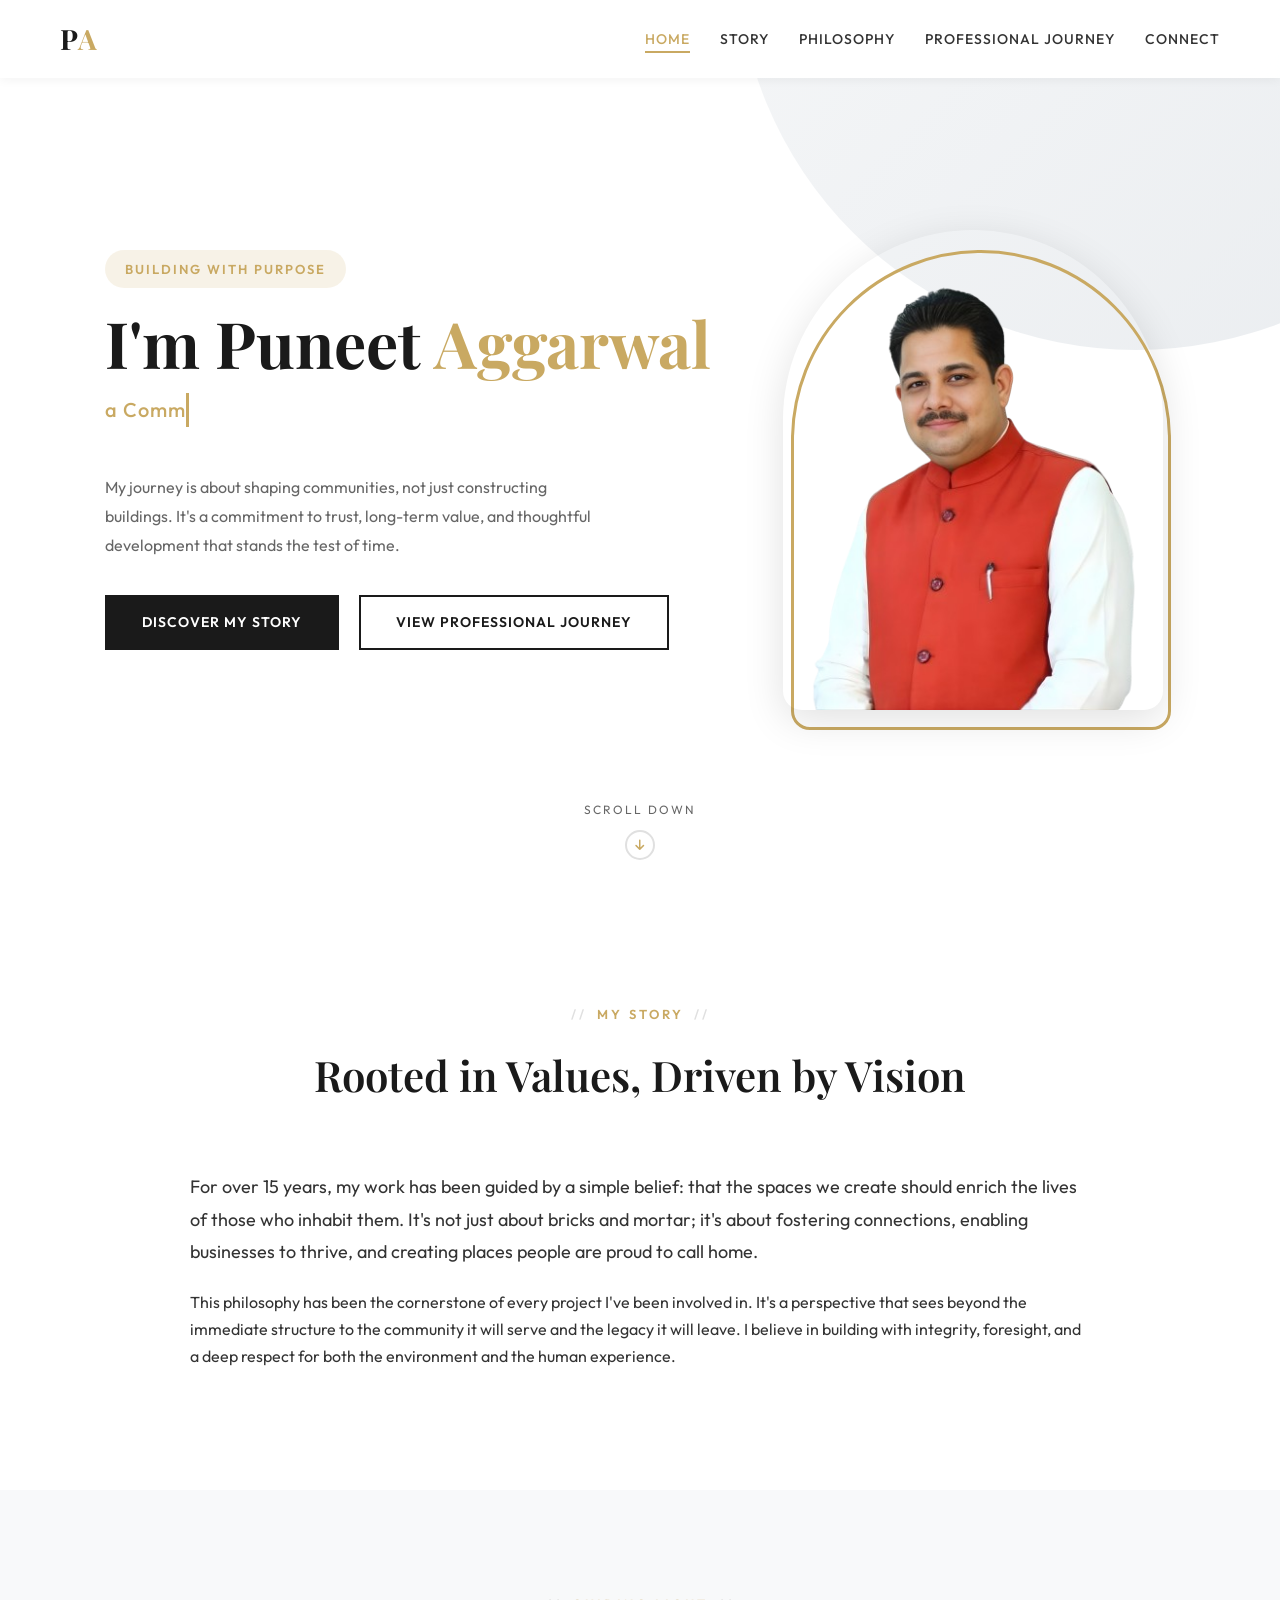
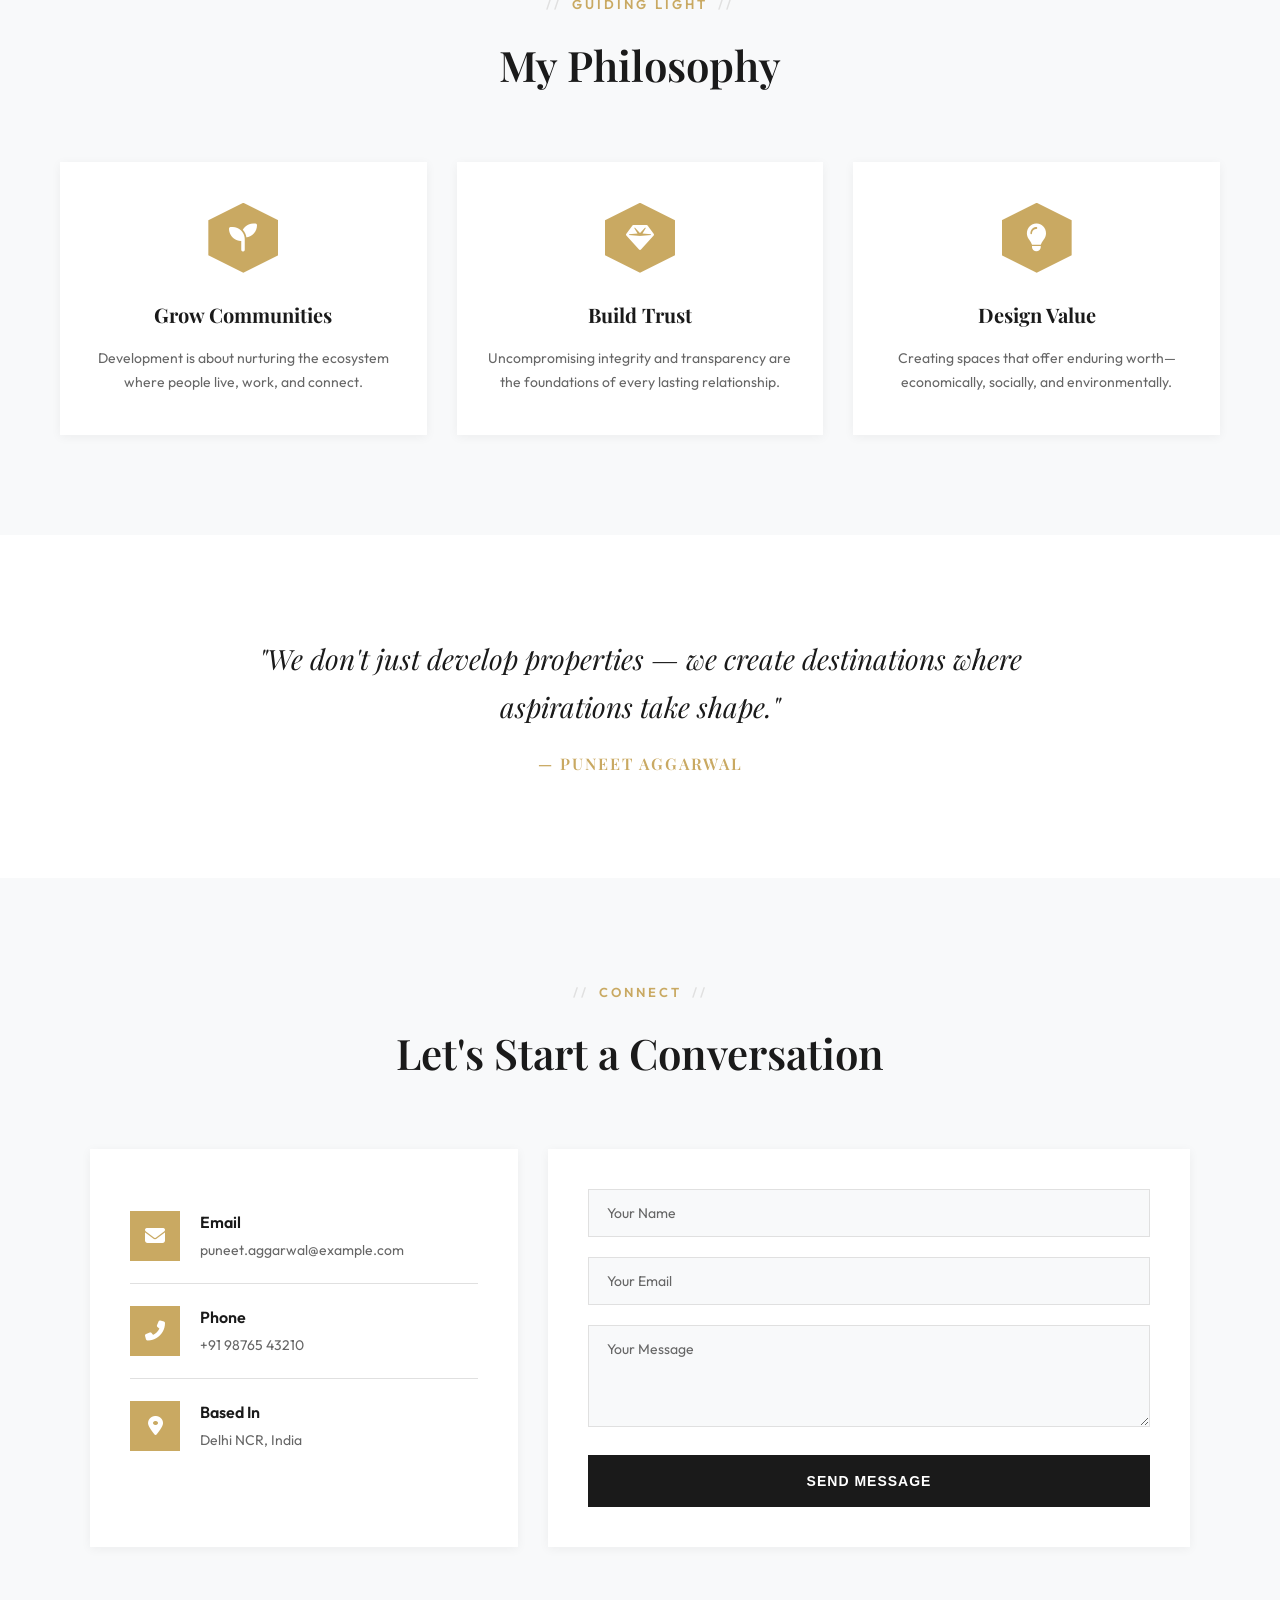
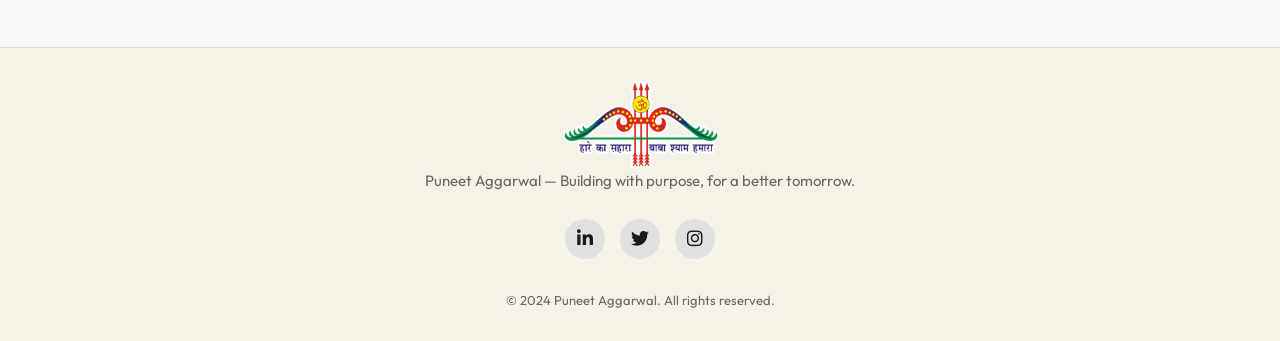
==== index.html @ 4f19372a "Add files via upload" ====
<!doctype html>
<html lang="en">
  <head>
    <meta charset="UTF-8" />
    <meta name="viewport" content="width=device-width, initial-scale=1.0" />
    <link rel="icon" type="image/png" href="assets/images/favicon.png" />
    <link rel="apple-touch-icon" href="assets/images/favicon.png" />
    <title>Puneet Aggarwal | Building with Purpose</title>
    <link rel="stylesheet" href="assets/css/style.css" />
    <link rel="preconnect" href="https://fonts.googleapis.com" />
    <link rel="preconnect" href="https://fonts.gstatic.com" crossorigin />
    <link
      href="https://fonts.googleapis.com/css2?family=Outfit:wght@300;400;500;600;700&family=Playfair+Display:wght@400;500;600;700&display=swap"
      rel="stylesheet"
    />
    <link
      rel="stylesheet"
      href="https://cdnjs.cloudflare.com/ajax/libs/font-awesome/6.4.0/css/all.min.css"
    />
    <!-- AOS CSS for scroll animations -->
    <link href="https://unpkg.com/aos@2.3.1/dist/aos.css" rel="stylesheet" />
  </head>
  <body>
    <!-- Preloader (Keep as is) -->
    <div class="preloader">
      <div class="preloader-content">
        <img
          src="assets/images/jaishreeshyam.png"
          alt="Jaishree Shyam"
          class="preloader-logo"
        />
        <div class="preloader-spinner"></div>
      </div>
    </div>

    <!-- Navigation (Keep as is) -->
    <nav class="navbar">
      <div class="nav-container">
        <a href="#home" class="nav-logo">P<span>A</span></a>
        <ul class="nav-menu">
          <li class="nav-item"><a href="#home" class="nav-link">Home</a></li>
          <li class="nav-item"><a href="#story" class="nav-link">Story</a></li>
          <li class="nav-item">
            <a href="#philosophy" class="nav-link">Philosophy</a>
          </li>
          <li class="nav-item">
            <a href="professional.html" class="nav-link"
              >Professional Journey</a
            >
          </li>
          <li class="nav-item">
            <a href="#contact" class="nav-link">Connect</a>
          </li>
        </ul>
        <div class="hamburger">
          <span class="bar"></span>
          <span class="bar"></span>
          <span class="bar"></span>
        </div>
      </div>
    </nav>

    <!-- Hero Section - Redesigned for Personal Narrative -->
    <section id="home" class="hero">
      <div class="hero-bg-shape"></div>
      <div class="hero-container">
        <div class="hero-content" data-aos="fade-up" data-aos-duration="1000">
          <span class="hero-badge">Building with Purpose</span>
          <h1 class="hero-title">I'm Puneet <span>Aggarwal</span></h1>
          <p class="hero-subtitle">
            <span class="typed-text"></span><span class="cursor">&nbsp;</span>
          </p>
          <p class="hero-description">
            My journey is about shaping communities, not just constructing
            buildings. It's a commitment to trust, long-term value, and
            thoughtful development that stands the test of time.
          </p>
          <div class="hero-buttons">
            <a href="#story" class="btn btn-primary">Discover My Story</a>
            <a href="professional.html" class="btn btn-outline"
              >View Professional Journey</a
            >
          </div>
        </div>
        <div
          class="hero-image-wrapper"
          data-aos="fade-left"
          data-aos-duration="1000"
          data-aos-delay="200"
        >
          <div class="hero-image-frame">
            <img src="assets/images/puneet01.png" alt="Puneet Aggarwal" />
          </div>
          <div class="hero-image-accent"></div>
        </div>
      </div>
      <div class="hero-scroll">
        <span>Scroll Down</span>
        <div class="scroll-arrow">
          <i class="fas fa-arrow-down"></i>
        </div>
      </div>
    </section>

    <!-- Personal Story Section -->
    <section id="story" class="story">
      <div class="container">
        <div class="section-header" data-aos="fade-up">
          <span class="section-tag">My Story</span>
          <h2 class="section-title">Rooted in Values, Driven by Vision</h2>
        </div>
        <div class="story-content" data-aos="fade-up" data-aos-delay="100">
          <p class="lead-text">
            For over 15 years, my work has been guided by a simple belief: that
            the spaces we create should enrich the lives of those who inhabit
            them. It's not just about bricks and mortar; it's about fostering
            connections, enabling businesses to thrive, and creating places
            people are proud to call home.
          </p>
          <p>
            This philosophy has been the cornerstone of every project I've been
            involved in. It's a perspective that sees beyond the immediate
            structure to the community it will serve and the legacy it will
            leave. I believe in building with integrity, foresight, and a deep
            respect for both the environment and the human experience.
          </p>
        </div>
      </div>
    </section>

    <!-- Philosophy Section -->
    <section id="philosophy" class="philosophy">
      <div class="container">
        <div class="section-header" data-aos="fade-up">
          <span class="section-tag">Guiding Light</span>
          <h2 class="section-title">My Philosophy</h2>
        </div>
        <div class="philosophy-grid">
          <div class="philosophy-card" data-aos="zoom-in" data-aos-delay="50">
            <div class="philosophy-icon"><i class="fas fa-seedling"></i></div>
            <h3>Grow Communities</h3>
            <p>
              Development is about nurturing the ecosystem where people live,
              work, and connect.
            </p>
          </div>
          <div class="philosophy-card" data-aos="zoom-in" data-aos-delay="150">
            <div class="philosophy-icon"><i class="fas fa-gem"></i></div>
            <h3>Build Trust</h3>
            <p>
              Uncompromising integrity and transparency are the foundations of
              every lasting relationship.
            </p>
          </div>
          <div class="philosophy-card" data-aos="zoom-in" data-aos-delay="250">
            <div class="philosophy-icon"><i class="fas fa-lightbulb"></i></div>
            <h3>Design Value</h3>
            <p>
              Creating spaces that offer enduring worth—economically, socially,
              and environmentally.
            </p>
          </div>
        </div>
      </div>
    </section>

    <!-- A simple, clean break before contact -->
    <section class="quote-section">
      <div class="container">
        <blockquote data-aos="fade-up">
          "We don't just develop properties — we create destinations where
          aspirations take shape."
          <cite>— Puneet Aggarwal</cite>
        </blockquote>
      </div>
    </section>

    <!-- Contact Section (Simplified) -->
    <section id="contact" class="contact">
      <div class="container">
        <div class="section-header" data-aos="fade-up">
          <span class="section-tag">Connect</span>
          <h2 class="section-title">Let's Start a Conversation</h2>
        </div>
        <div class="contact-wrapper" data-aos="fade-up" data-aos-delay="100">
          <div class="contact-info">
            <div class="contact-item">
              <i class="fas fa-envelope"></i>
              <div>
                <h4>Email</h4>
                <p>puneet.aggarwal@example.com</p>
              </div>
            </div>
            <div class="contact-item">
              <i class="fas fa-phone-alt"></i>
              <div>
                <h4>Phone</h4>
                <p>+91 98765 43210</p>
              </div>
            </div>
            <div class="contact-item">
              <i class="fas fa-map-marker-alt"></i>
              <div>
                <h4>Based In</h4>
                <p>Delhi NCR, India</p>
              </div>
            </div>
          </div>
          <div class="contact-form-wrapper">
            <form class="contact-form" id="contactForm">
              <div class="form-group">
                <input
                  type="text"
                  id="name"
                  name="name"
                  placeholder="Your Name"
                  required
                />
              </div>
              <div class="form-group">
                <input
                  type="email"
                  id="email"
                  name="email"
                  placeholder="Your Email"
                  required
                />
              </div>
              <div class="form-group">
                <textarea
                  id="message"
                  name="message"
                  rows="4"
                  placeholder="Your Message"
                  required
                ></textarea>
              </div>
              <button type="submit" class="btn btn-primary">
                Send Message
              </button>
            </form>
          </div>
        </div>
      </div>
    </section>

    <!-- Footer - Light Version with Larger Logo -->
    <footer class="footer footer-light">
      <div class="container">
        <div class="footer-content">
          <div class="footer-logo">
            <img src="assets/images/jaishreeshyam.png" alt="Jaishree Shyam" />
          </div>
          <p class="footer-text">
            Puneet Aggarwal — Building with purpose, for a better tomorrow.
          </p>
          <div class="footer-social">
            <a href="#" aria-label="LinkedIn"
              ><i class="fab fa-linkedin-in"></i
            ></a>
            <a href="#" aria-label="Twitter"><i class="fab fa-twitter"></i></a>
            <a href="#" aria-label="Instagram"
              ><i class="fab fa-instagram"></i
            ></a>
          </div>
          <p class="copyright">
            &copy; 2024 Puneet Aggarwal. All rights reserved.
          </p>
        </div>
      </div>
    </footer>

    <script src="https://unpkg.com/aos@2.3.1/dist/aos.js"></script>
    <script src="assets/js/main.js"></script>
  </body>
</html>
---- assets/css/style.css ----
/* ========================================
   Global Styles
======================================== */
:root {
  --primary-color: #1a1a1a;
  --secondary-color: #c9a962;
  --accent-color: #2c3e50;
  --text-color: #333333;
  --text-light: #666666;
  --bg-white: #ffffff;
  --bg-light: #f8f9fa;
  --bg-off-white: #f5f5f5;
  --border-color: #e0e0e0;
  --shadow-light: 0 2px 10px rgba(0, 0, 0, 0.05);
  --shadow-medium: 0 5px 20px rgba(0, 0, 0, 0.08);
  --shadow-heavy: 0 10px 40px rgba(0, 0, 0, 0.12);
  --transition: all 0.3s ease;
  --font-heading: "Playfair Display", serif;
  --font-body: "Outfit", sans-serif;
}

* {
  margin: 0;
  padding: 0;
  box-sizing: border-box;
}

html {
  scroll-behavior: smooth;
}

body {
  font-family: var(--font-body);
  color: var(--text-color);
  line-height: 1.7;
  background-color: var(--bg-white);
  overflow-x: hidden;
}

.container {
  max-width: 1200px;
  margin: 0 auto;
  padding: 0 20px;
}

a {
  text-decoration: none;
  color: inherit;
}

ul {
  list-style: none;
}

img {
  max-width: 100%;
  height: auto;
}

/* ========================================
   Preloader (Keep as is)
======================================== */
.preloader {
  position: fixed;
  top: 0;
  left: 0;
  width: 100%;
  height: 100%;
  background: var(--bg-white);
  display: flex;
  align-items: center;
  justify-content: center;
  z-index: 9999;
  transition:
    opacity 0.5s ease,
    visibility 0.5s ease;
}

.preloader.hide {
  opacity: 0;
  visibility: hidden;
}

.preloader-content {
  text-align: center;
}

.preloader-logo {
  margin-bottom: 20px;
  animation: pulse 2s infinite;
}

.preloader-spinner {
  width: 40px;
  height: 40px;
  border: 3px solid var(--border-color);
  border-top-color: var(--secondary-color);
  border-radius: 50%;
  margin: 0 auto;
  animation: spin 1s linear infinite;
}

@keyframes spin {
  to {
    transform: rotate(360deg);
  }
}

@keyframes pulse {
  0%,
  100% {
    transform: scale(1);
  }
  50% {
    transform: scale(1.05);
  }
}

/* ========================================
   Navigation (Keep as is)
======================================== */
.navbar {
  position: fixed;
  top: 0;
  left: 0;
  width: 100%;
  background: rgba(255, 255, 255, 0.95);
  backdrop-filter: blur(10px);
  z-index: 1000;
  box-shadow: var(--shadow-light);
  transition: var(--transition);
}

.nav-container {
  max-width: 1200px;
  margin: 0 auto;
  padding: 15px 20px;
  display: flex;
  align-items: center;
  justify-content: space-between;
}

.nav-logo {
  font-family: var(--font-heading);
  font-size: 28px;
  font-weight: 700;
  color: var(--primary-color);
  letter-spacing: 2px;
}

.nav-logo span {
  color: var(--secondary-color);
}

.nav-menu {
  display: flex;
  gap: 30px;
}

.nav-link {
  font-size: 14px;
  font-weight: 500;
  color: var(--text-color);
  text-transform: uppercase;
  letter-spacing: 1px;
  position: relative;
  transition: var(--transition);
}

.nav-link::after {
  content: "";
  position: absolute;
  bottom: -5px;
  left: 0;
  width: 0;
  height: 2px;
  background: var(--secondary-color);
  transition: var(--transition);
}

.nav-link:hover::after {
  width: 100%;
}

.nav-link.active {
  color: var(--secondary-color);
}
.nav-link.active::after {
  width: 100%;
}

.hamburger {
  display: none;
  cursor: pointer;
}
.bar {
  display: block;
  width: 25px;
  height: 3px;
  margin: 5px auto;
  background: var(--primary-color);
  transition: var(--transition);
}

/* ========================================
   Buttons (Keep as is)
======================================== */
.btn {
  display: inline-block;
  padding: 14px 35px;
  font-size: 14px;
  font-weight: 600;
  text-transform: uppercase;
  letter-spacing: 1px;
  border: 2px solid transparent;
  border-radius: 0;
  cursor: pointer;
  transition: var(--transition);
}

.btn-primary {
  background: var(--primary-color);
  color: var(--bg-white);
  border-color: var(--primary-color);
}
.btn-primary:hover {
  background: transparent;
  color: var(--primary-color);
}

.btn-outline {
  background: transparent;
  color: var(--primary-color);
  border-color: var(--primary-color);
}
.btn-outline:hover {
  background: var(--primary-color);
  color: var(--bg-white);
}

/* ========================================
   Hero Section (Updated)
======================================== */
.hero {
  min-height: 100vh;
  display: flex;
  align-items: center;
  position: relative;
  background: var(--bg-white);
  padding: 120px 20px 80px;
  overflow: hidden;
}

.hero-bg-shape {
  position: absolute;
  top: -50%;
  right: -20%;
  width: 800px;
  height: 800px;
  background: linear-gradient(135deg, #f8f9fa 0%, #e9ecef 100%);
  border-radius: 50%;
  z-index: 0;
}

.hero-container {
  max-width: 1200px;
  margin: 0 auto;
  display: grid;
  grid-template-columns: 1.2fr 0.8fr;
  gap: 60px;
  align-items: center;
  position: relative;
  z-index: 1;
}

.hero-content {
  animation: fadeInUp 1s ease;
}
.hero-badge {
  display: inline-block;
  padding: 8px 20px;
  background: rgba(201, 169, 98, 0.15);
  color: var(--secondary-color);
  font-size: 13px;
  font-weight: 600;
  text-transform: uppercase;
  letter-spacing: 2px;
  margin-bottom: 20px;
  border-radius: 30px;
}

.hero-title {
  font-family: var(--font-heading);
  font-size: 64px;
  font-weight: 700;
  color: var(--primary-color);
  line-height: 1.1;
  margin-bottom: 15px;
}
.hero-title span {
  color: var(--secondary-color);
}

.hero-subtitle {
  font-size: 20px;
  font-weight: 500;
  color: var(--text-light);
  margin-bottom: 20px;
  letter-spacing: 1px;
  min-height: 60px; /* For typed effect */
}
.typed-text {
  color: var(--secondary-color);
}
.cursor {
  display: inline-block;
  width: 3px;
  background-color: var(--secondary-color);
  animation: blink 1s infinite;
}
@keyframes blink {
  0%,
  100% {
    opacity: 1;
  }
  50% {
    opacity: 0;
  }
}

.hero-description {
  font-size: 16px;
  color: var(--text-light);
  margin-bottom: 35px;
  max-width: 500px;
  line-height: 1.8;
}

.hero-buttons {
  display: flex;
  gap: 20px;
  margin-bottom: 40px;
}

.hero-image-wrapper {
  position: relative;
  display: flex;
  justify-content: center;
  animation: fadeInRight 1s ease 0.3s both;
}
.hero-image-frame {
  position: relative;
  width: 380px;
  height: 480px;
  border-radius: 200px 200px 20px 20px;
  overflow: hidden;
  box-shadow: var(--shadow-heavy);
  z-index: 2;
}
.hero-image-frame img {
  width: 100%;
  height: 100%;
  object-fit: cover;
  object-position: top center;
}
.hero-image-accent {
  position: absolute;
  top: 20px;
  left: 20px;
  width: 380px;
  height: 480px;
  border: 3px solid var(--secondary-color);
  border-radius: 200px 200px 20px 20px;
  z-index: 1;
}

.hero-scroll {
  position: absolute;
  bottom: 40px;
  left: 50%;
  transform: translateX(-50%);
  display: flex;
  flex-direction: column;
  align-items: center;
  gap: 10px;
  color: var(--text-light);
  font-size: 12px;
  text-transform: uppercase;
  letter-spacing: 2px;
  cursor: pointer;
}
.scroll-arrow {
  width: 30px;
  height: 30px;
  border: 2px solid var(--border-color);
  border-radius: 50%;
  display: flex;
  align-items: center;
  justify-content: center;
  animation: bounce 2s infinite;
}
.scroll-arrow i {
  font-size: 12px;
  color: var(--secondary-color);
}

@keyframes bounce {
  0%,
  20%,
  50%,
  80%,
  100% {
    transform: translateY(0);
  }
  40% {
    transform: translateY(10px);
  }
  60% {
    transform: translateY(5px);
  }
}
@keyframes fadeInUp {
  from {
    opacity: 0;
    transform: translateY(30px);
  }
  to {
    opacity: 1;
    transform: translateY(0);
  }
}
@keyframes fadeInRight {
  from {
    opacity: 0;
    transform: translateX(30px);
  }
  to {
    opacity: 1;
    transform: translateX(0);
  }
}

/* ========================================
   Section Header (Keep)
======================================== */
.section-header {
  text-align: center;
  margin-bottom: 60px;
}
.section-tag {
  display: inline-block;
  font-size: 13px;
  font-weight: 600;
  text-transform: uppercase;
  letter-spacing: 3px;
  color: var(--secondary-color);
  margin-bottom: 15px;
  position: relative;
}
.section-tag::before,
.section-tag::after {
  content: "//";
  margin: 0 10px;
  color: var(--border-color);
}
.section-title {
  font-family: var(--font-heading);
  font-size: 42px;
  font-weight: 600;
  color: var(--primary-color);
}

/* ========================================
   Story Section (New)
======================================== */
.story {
  padding: 100px 0;
  background: var(--bg-white);
}
.story-content {
  max-width: 900px;
  margin: 0 auto;
}
.lead-text {
  font-size: 18px;
  line-height: 1.8;
  color: var(--text-color);
  margin-bottom: 30px;
}
.story-content p {
  margin-bottom: 20px;
}

/* ========================================
   Philosophy Section (New)
======================================== */
.philosophy {
  padding: 100px 0;
  background: var(--bg-light);
}
.philosophy-grid {
  display: grid;
  grid-template-columns: repeat(3, 1fr);
  gap: 30px;
}
.philosophy-card {
  background: var(--bg-white);
  padding: 40px 30px;
  text-align: center;
  transition: var(--transition);
  box-shadow: var(--shadow-light);
  border: 1px solid transparent;
}
.philosophy-card:hover {
  transform: translateY(-10px);
  border-color: var(--secondary-color);
  box-shadow: var(--shadow-medium);
}
.philosophy-icon {
  width: 70px;
  height: 70px;
  background: var(--secondary-color);
  display: flex;
  align-items: center;
  justify-content: center;
  margin: 0 auto 25px;
  clip-path: polygon(50% 0%, 100% 25%, 100% 75%, 50% 100%, 0% 75%, 0% 25%);
}
.philosophy-icon i {
  font-size: 28px;
  color: var(--bg-white);
}
.philosophy-card h3 {
  font-family: var(--font-heading);
  font-size: 20px;
  color: var(--primary-color);
  margin-bottom: 15px;
}
.philosophy-card p {
  font-size: 14px;
  color: var(--text-light);
  line-height: 1.7;
}

/* ========================================
   Quote Section (New)
======================================== */
.quote-section {
  padding: 80px 0;
  background: var(--bg-white);
}
.quote-section blockquote {
  font-family: var(--font-heading);
  font-size: 28px;
  font-style: italic;
  color: var(--primary-color);
  text-align: center;
  max-width: 800px;
  margin: 0 auto;
  position: relative;
  padding: 20px 0;
}
.quote-section blockquote cite {
  display: block;
  font-size: 16px;
  font-weight: 600;
  color: var(--secondary-color);
  text-transform: uppercase;
  letter-spacing: 2px;
  margin-top: 20px;
  font-style: normal;
}

/* ========================================
   Contact Section (Updated - simpler)
======================================== */
.contact {
  padding: 100px 0;
  background: var(--bg-light);
}
.contact-wrapper {
  display: grid;
  grid-template-columns: 0.8fr 1.2fr;
  gap: 30px;
  max-width: 1100px;
  margin: 0 auto;
}
.contact-info {
  background: var(--bg-white);
  padding: 40px;
  box-shadow: var(--shadow-light);
}
.contact-item {
  display: flex;
  align-items: center;
  gap: 20px;
  padding: 20px 0;
  border-bottom: 1px solid var(--border-color);
}
.contact-item:last-child {
  border-bottom: none;
}
.contact-item i {
  width: 50px;
  height: 50px;
  background: var(--secondary-color);
  display: flex;
  align-items: center;
  justify-content: center;
  font-size: 20px;
  color: var(--bg-white);
}
.contact-item h4 {
  font-size: 16px;
  font-weight: 600;
  color: var(--primary-color);
  margin-bottom: 3px;
}
.contact-item p {
  font-size: 14px;
  color: var(--text-light);
}

.contact-form-wrapper {
  background: var(--bg-white);
  padding: 40px;
  box-shadow: var(--shadow-light);
}
.form-group {
  margin-bottom: 20px;
}
.form-group input,
.form-group textarea {
  width: 100%;
  padding: 14px 18px;
  font-size: 14px;
  font-family: var(--font-body);
  color: var(--text-color);
  background: var(--bg-light);
  border: 1px solid var(--border-color);
  transition: var(--transition);
}
.form-group input:focus,
.form-group textarea:focus {
  outline: none;
  border-color: var(--secondary-color);
  background: var(--bg-white);
  box-shadow: 0 0 0 3px rgba(201, 169, 98, 0.1);
}
.form-group input::placeholder,
.form-group textarea::placeholder {
  color: var(--text-light);
}
.form-group textarea {
  resize: vertical;
}
.contact-form .btn {
  width: 100%;
  padding: 16px 35px;
}

/* ========================================
   Footer - Light Version (New)
======================================== */
.footer-light {  
  background: rgba(201, 169, 98, 0.15);
  color: var(--primary-color);
  padding: 30px 0;
  border-top: 1px solid var(--border-color);
}
.footer-light .footer-content {
  text-align: center;
}
/* .footer-light .footer-logo {
  margin-bottom: 25px;
} */
.footer-light .footer-logo img {
  width: 200px; /* Larger logo */
  height: auto;
  display: block;
  margin: 0 auto;
  /* padding: 15px 25px; */
  border-radius: 8px;
}
.footer-light .footer-text {
  font-size: 15px;
  color: var(--text-light);
  margin-bottom: 25px;
  /* max-width: 400px; */
  margin-left: auto;
  margin-right: auto;
}
.footer-light .footer-social {
  display: flex;
  justify-content: center;
  gap: 15px;
  margin-bottom: 30px;
}
.footer-light .footer-social a {
  width: 40px;
  height: 40px;
  background: var(--border-color);
  display: flex;
  align-items: center;
  justify-content: center;
  transition: var(--transition);
  border-radius: 50%;
}
.footer-light .footer-social a:hover {
  background: var(--secondary-color);
}
.footer-light .footer-social i {
  color: var(--primary-color);
  font-size: 18px;
}
.footer-light .footer-social a:hover i {
  color: var(--bg-white);
}
.footer-light .copyright {
  font-size: 13px;
  color: var(--text-light);
}

/* ========================================
   Responsive Styles (Keep & Update)
======================================== */
@media (max-width: 1024px) {
  .hero-title {
    font-size: 48px;
  }
  .hero-container {
    grid-template-columns: 1fr;
    gap: 50px;
  }
  .hero-image-wrapper {
    order: -1;
  }
  .hero-image-frame,
  .hero-image-accent {
    width: 300px;
    height: 380px;
  }
  .hero-image-accent {
    left: 85px;
  }
  .philosophy-grid {
    grid-template-columns: repeat(2, 1fr);
  }
}

@media (max-width: 768px) {
  .hamburger {
    display: block;
  }
  .hamburger.active .bar:nth-child(2) {
    opacity: 0;
  }
  .hamburger.active .bar:nth-child(1) {
    transform: translateY(8px) rotate(45deg);
  }
  .hamburger.active .bar:nth-child(3) {
    transform: translateY(-8px) rotate(-45deg);
  }

  .nav-menu {
    position: fixed;
    left: -100%;
    top: 70px;
    gap: 0;
    flex-direction: column;
    background: var(--bg-white);
    width: 100%;
    text-align: center;
    transition: 0.3s;
    box-shadow: var(--shadow-medium);
  }
  .nav-menu.active {
    left: 0;
  }
  .nav-item {
    margin: 16px 0;
  }

  .hero-title {
    font-size: 36px;
  }
  .hero-image-accent {
    left: 20px;
  }
  .hero-content,
  .hero-buttons {
    text-align: center;
  }
  .hero-buttons {
    flex-direction: column;
  }
  .hero-scroll {
    display: none;
  }

  .section-title {
    font-size: 32px;
  }
  .philosophy-grid {
    grid-template-columns: 1fr;
  }
  .contact-wrapper {
    grid-template-columns: 1fr;
  }
  .footer-light .footer-logo img {
    width: 130px;
  }
}

@media (max-width: 480px) {
  .hero-title {
    font-size: 28px;
  }
  .hero-subtitle {
    font-size: 16px;
  }
  .section-title {
    font-size: 26px;
  }
  .btn {
    padding: 12px 25px;
    font-size: 12px;
  }
}
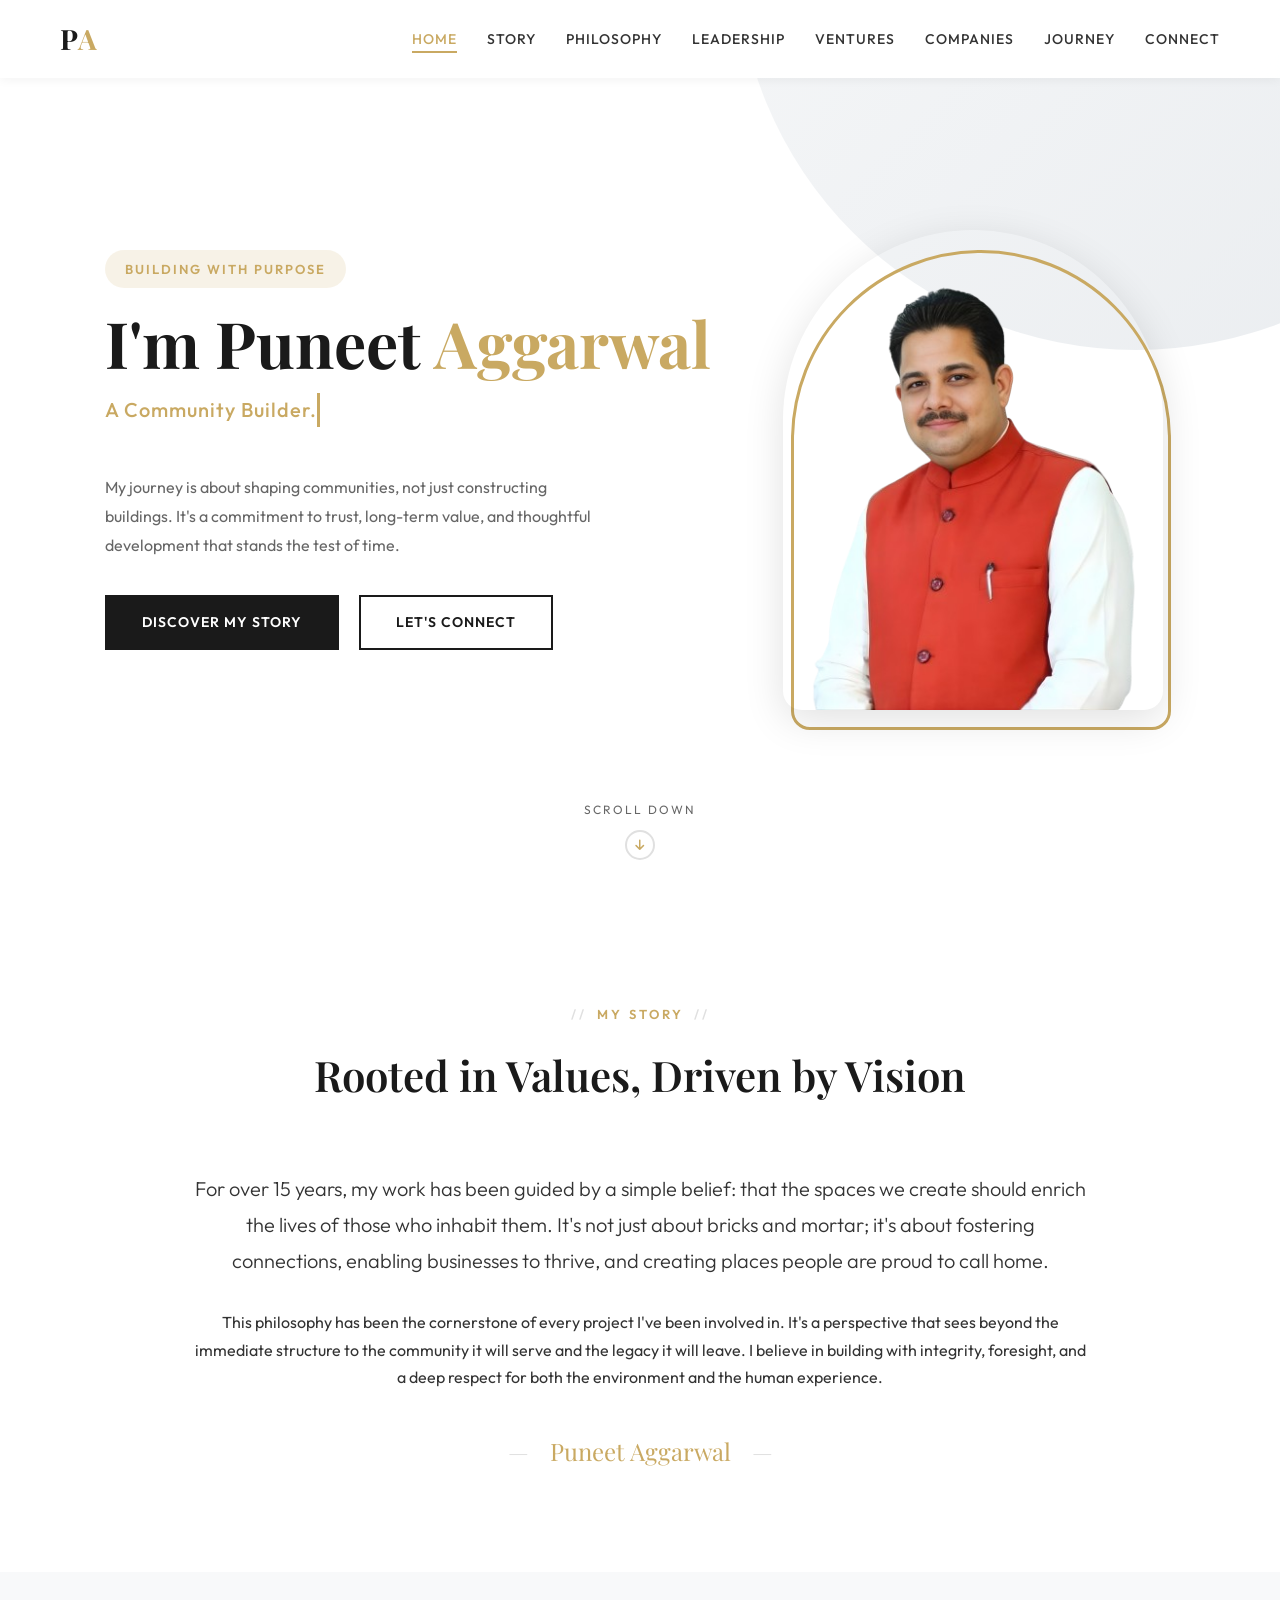
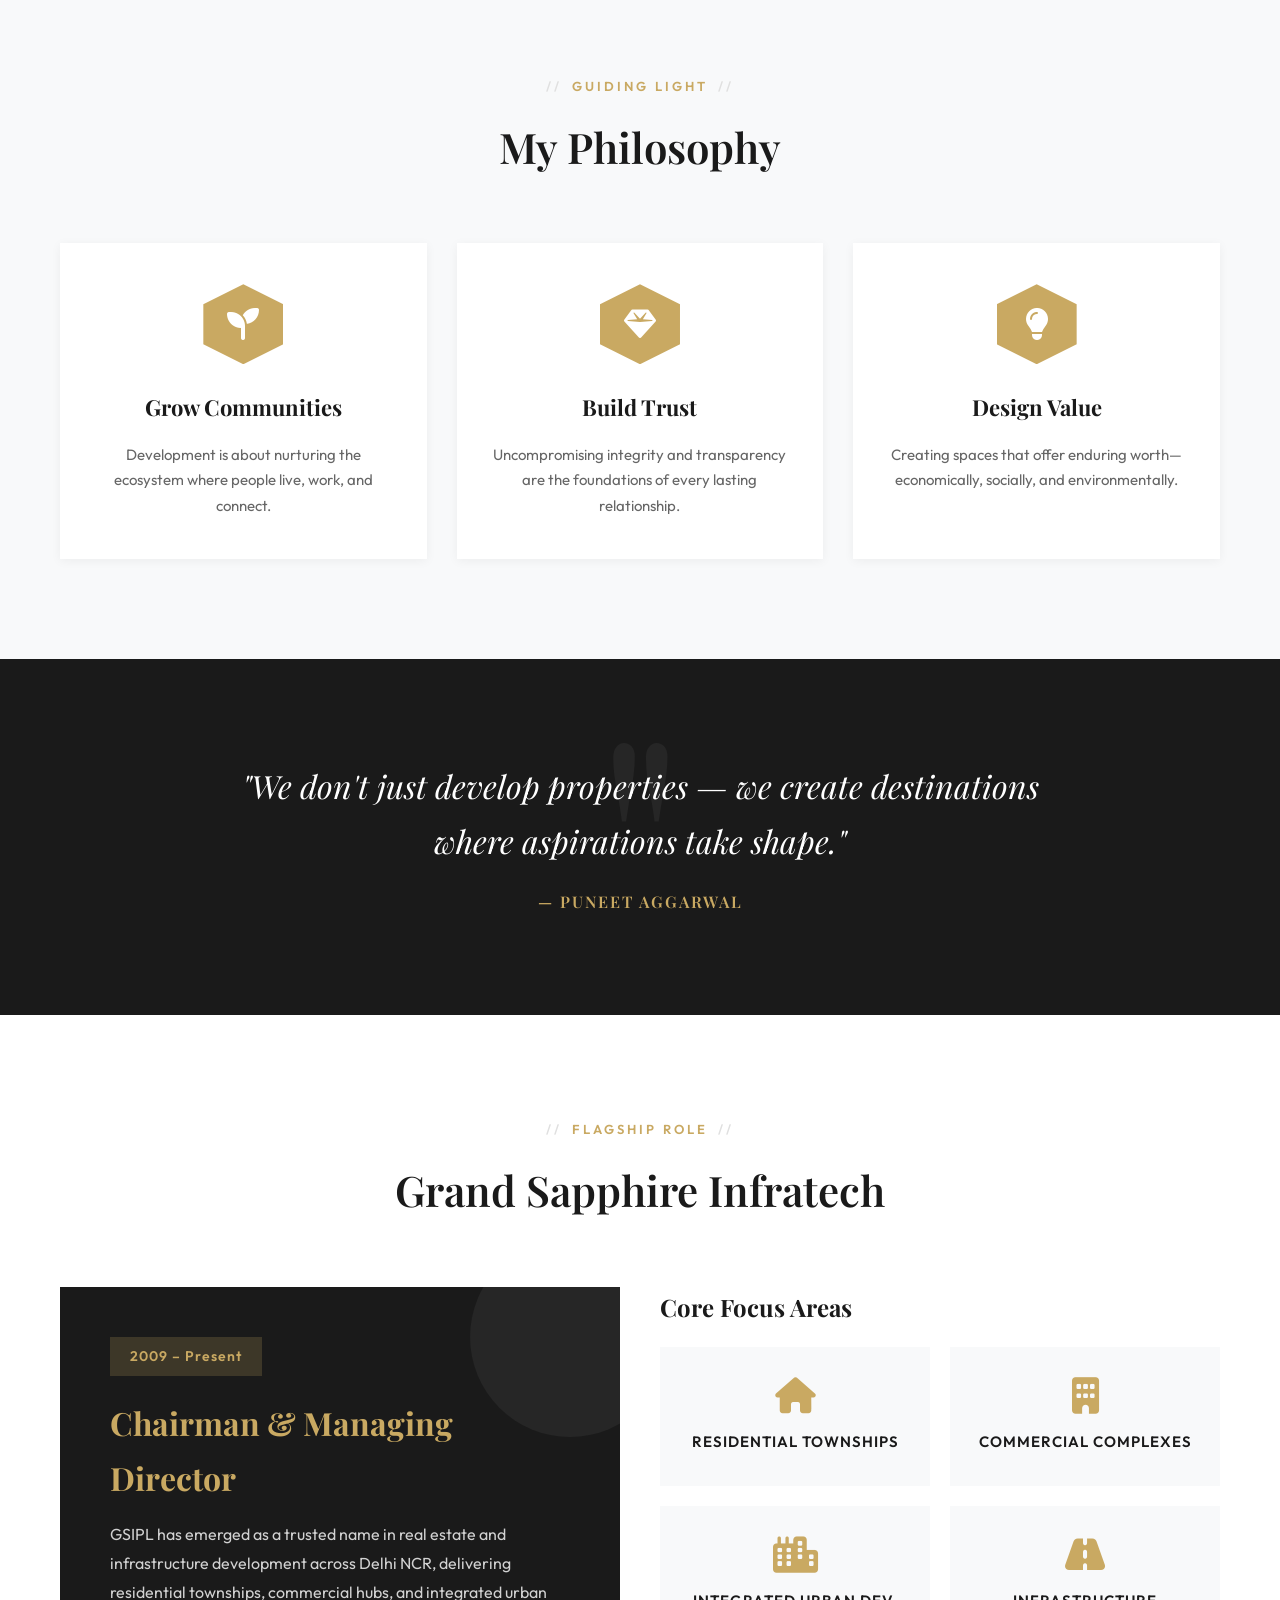
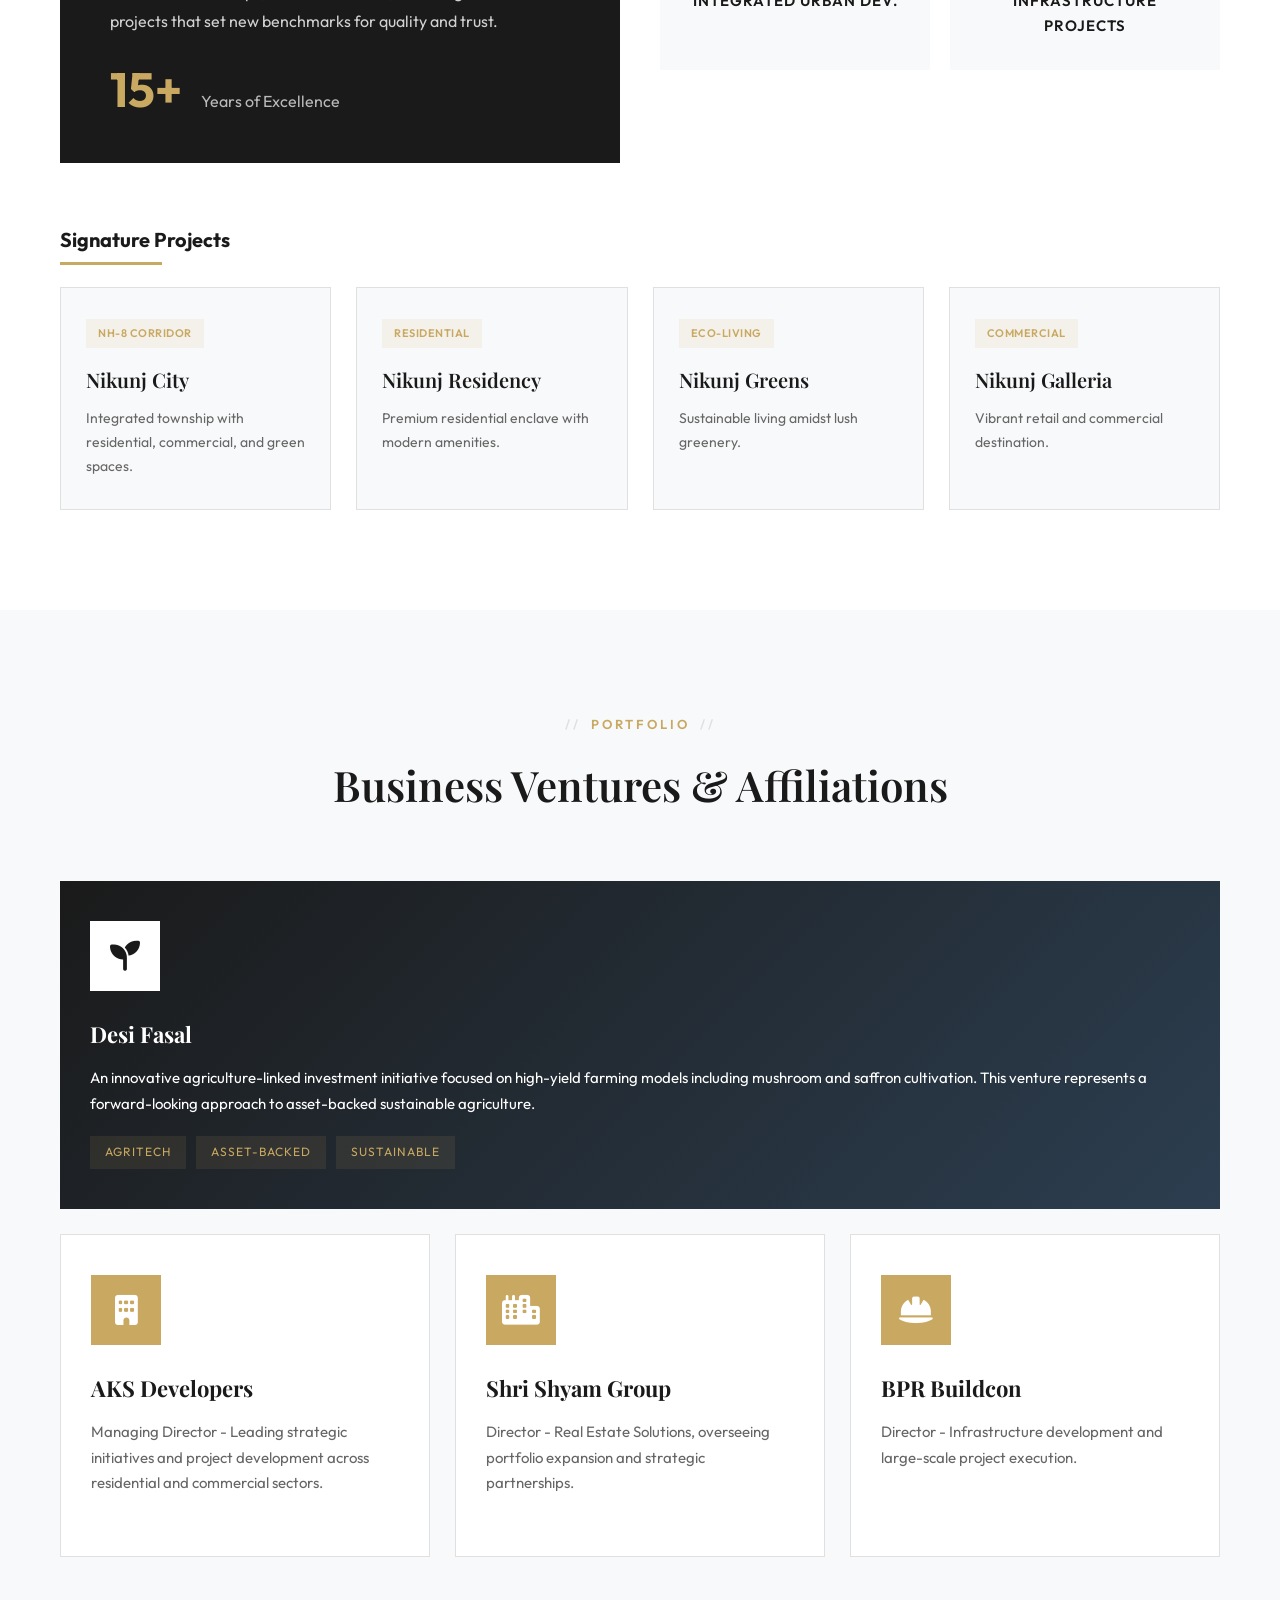
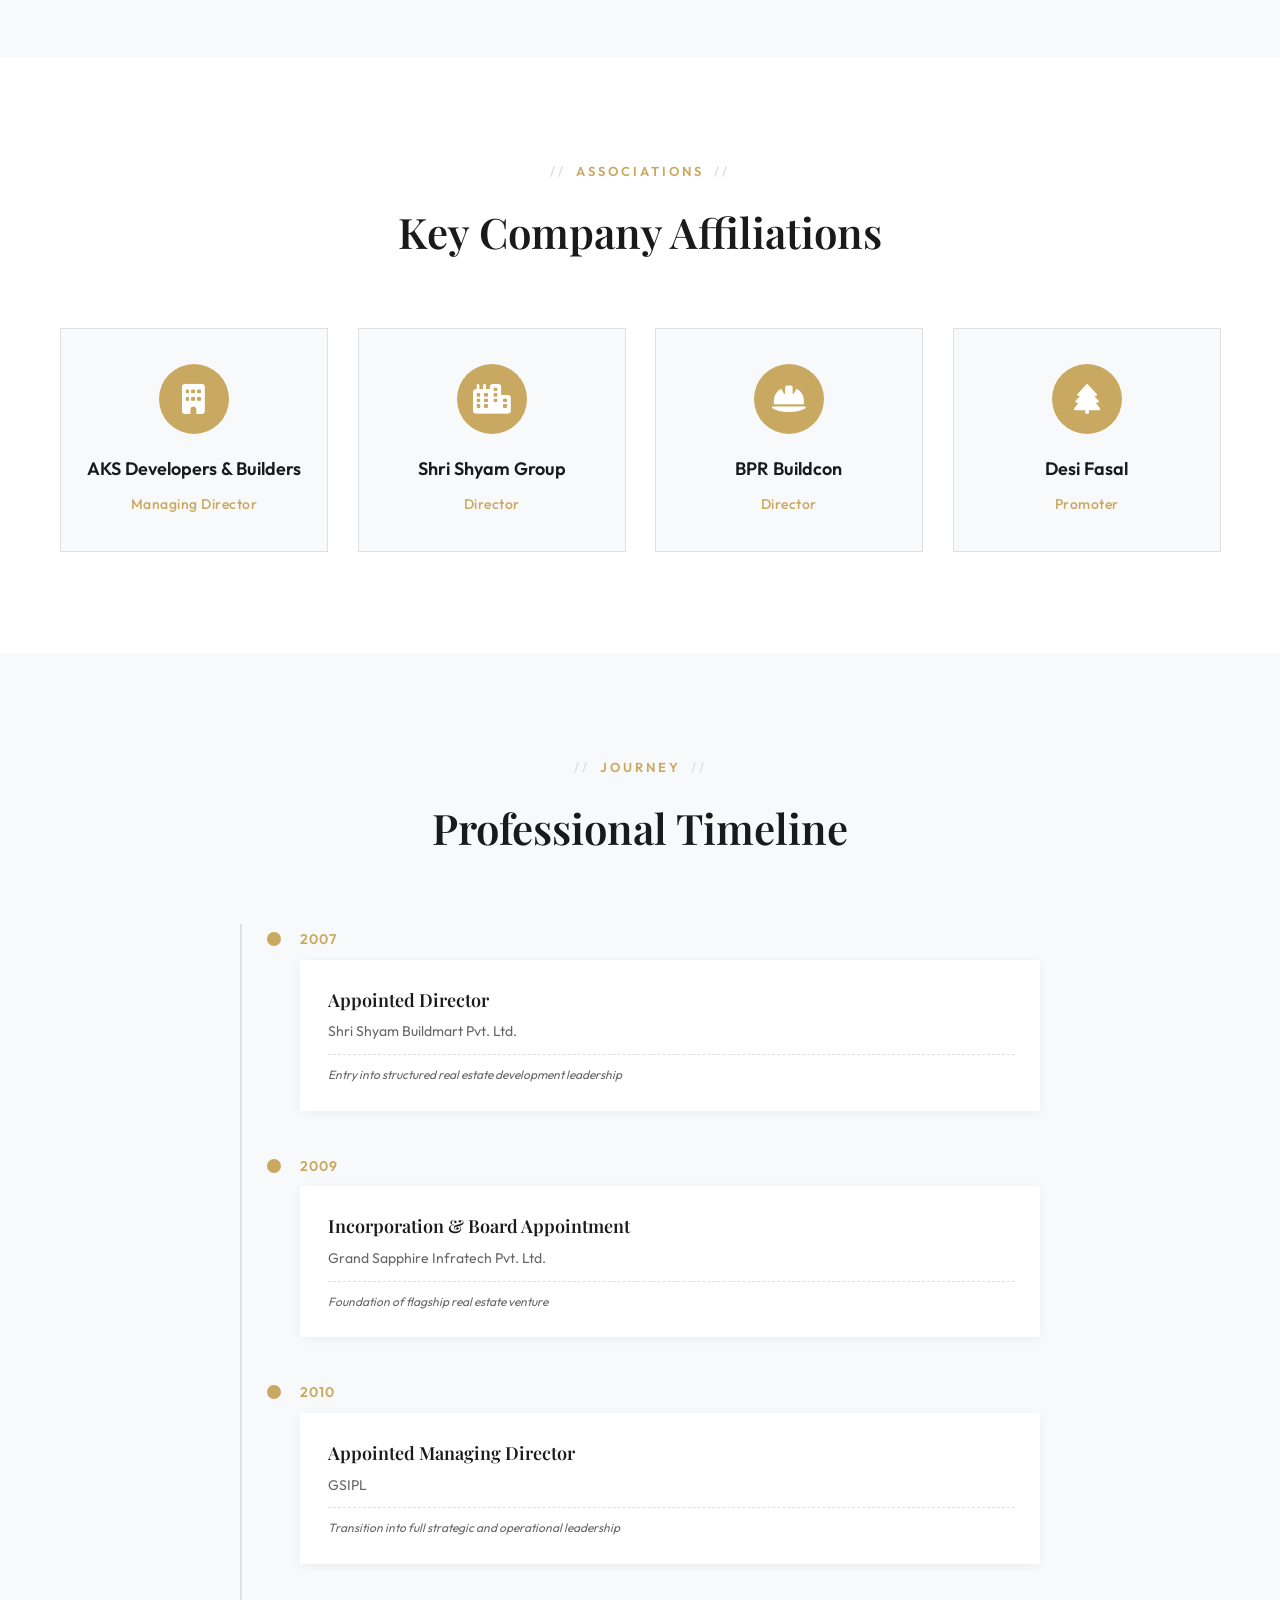
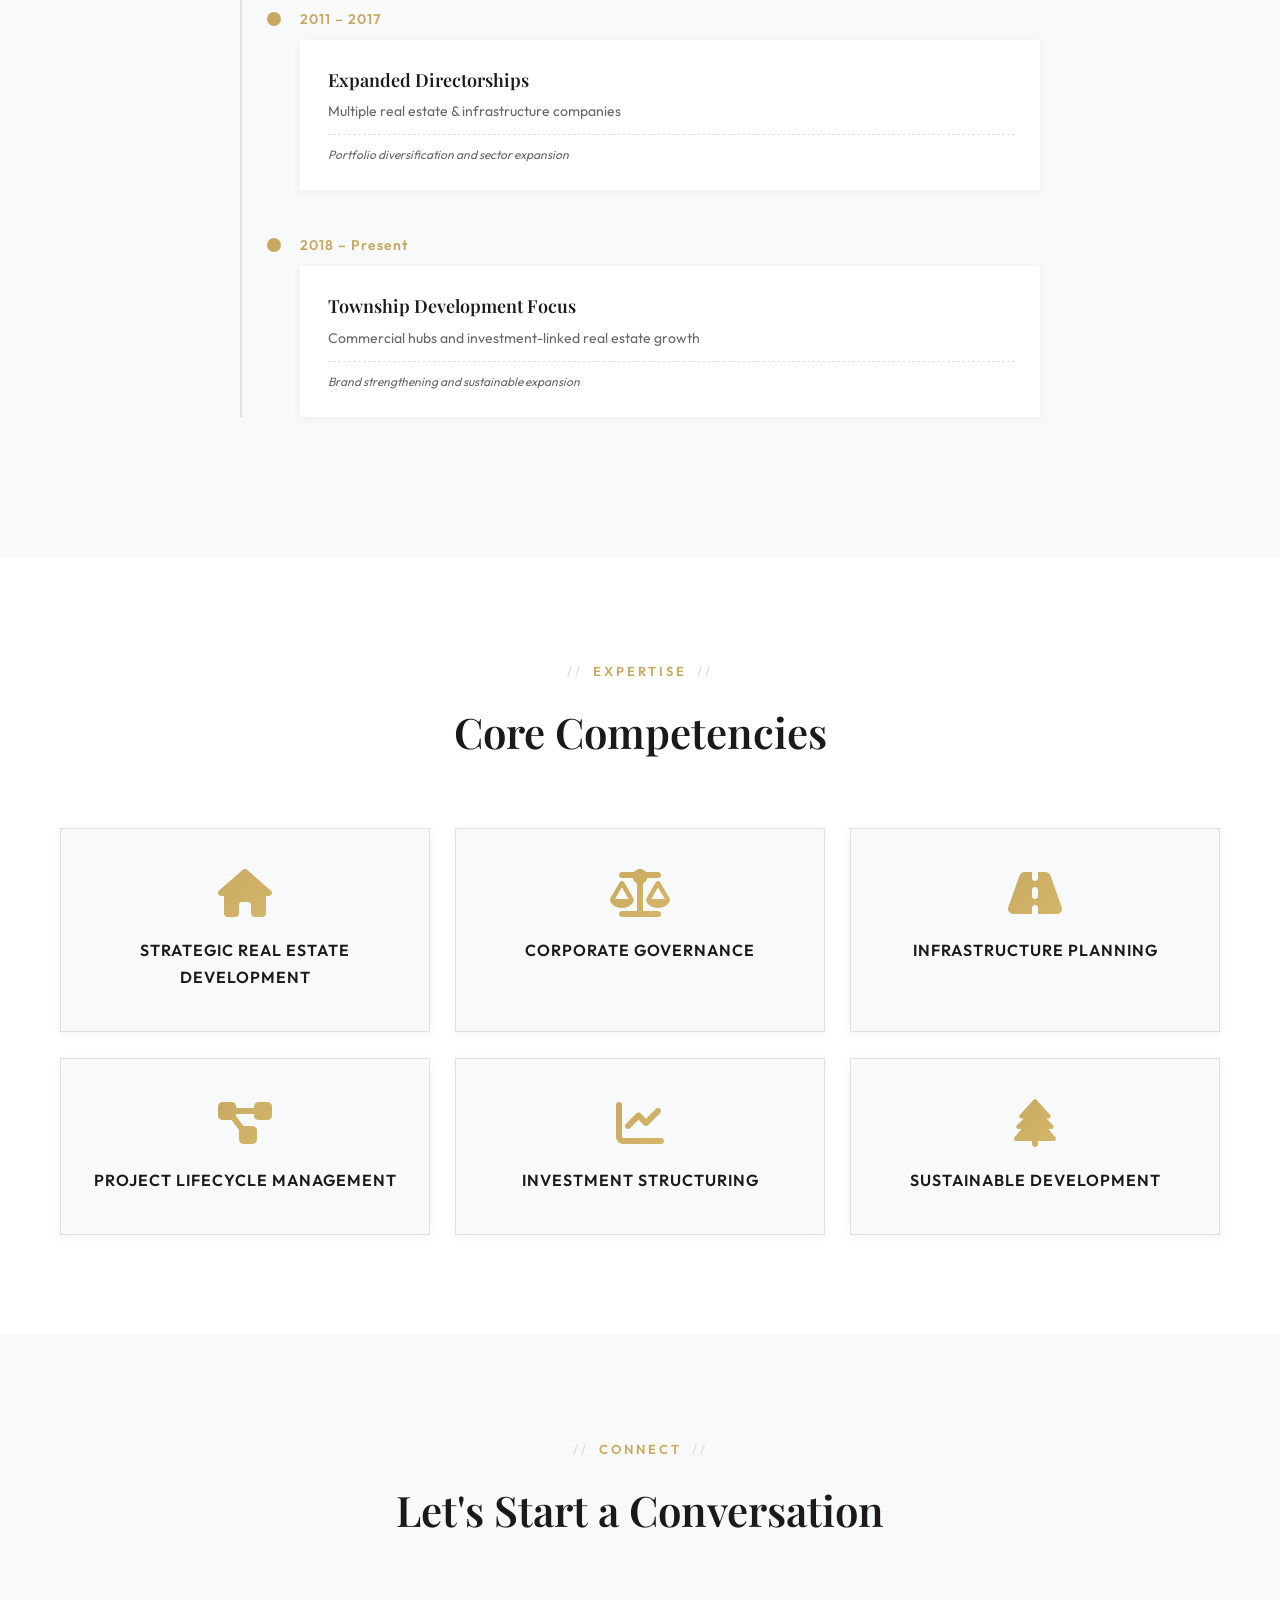
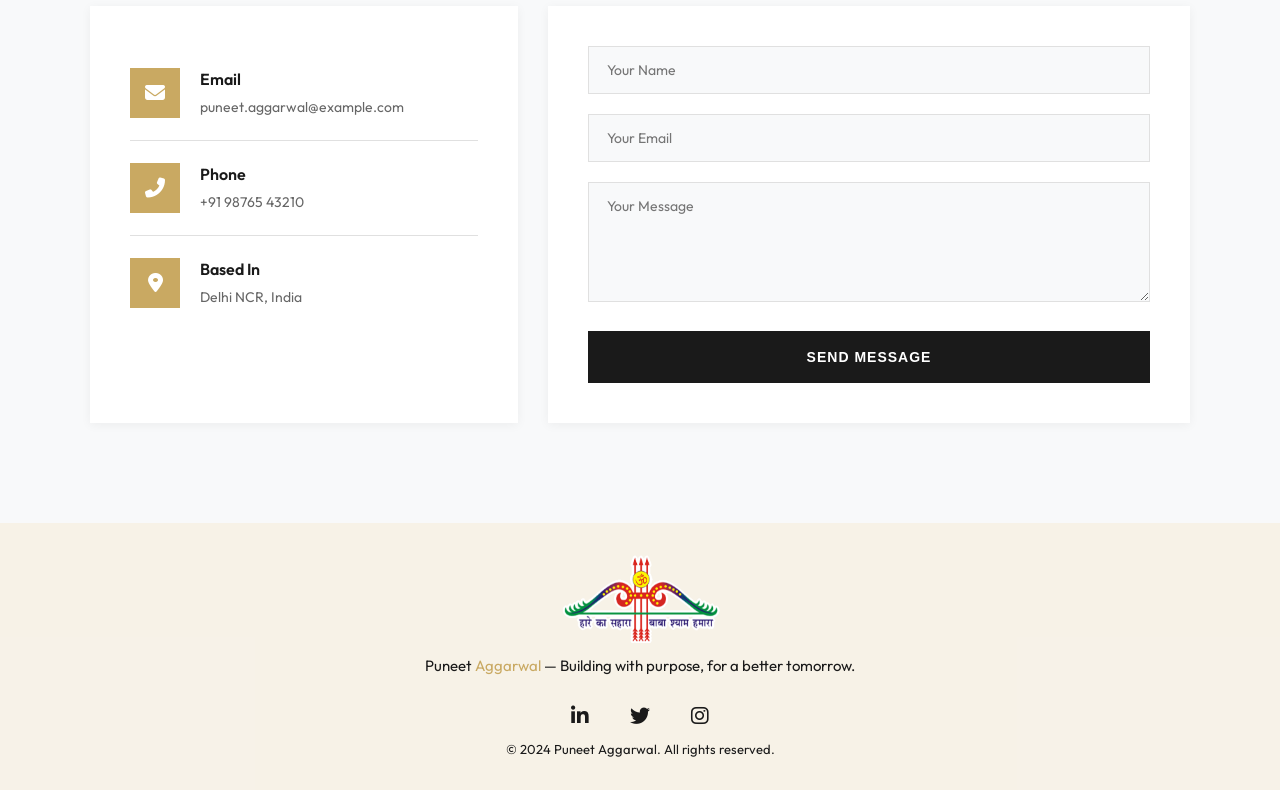
==== commit e8171287: "Update index.html" ====
--- a/index.html
+++ b/index.html
@@ -6,34 +6,1692 @@
     <link rel="icon" type="image/png" href="assets/images/favicon.png" />
     <link rel="apple-touch-icon" href="assets/images/favicon.png" />
     <title>Puneet Aggarwal | Building with Purpose</title>
-    <link rel="stylesheet" href="assets/css/style.css" />
+
+    <!-- Preload critical fonts -->
     <link rel="preconnect" href="https://fonts.googleapis.com" />
     <link rel="preconnect" href="https://fonts.gstatic.com" crossorigin />
+    <link
+      rel="preload"
+      href="https://fonts.googleapis.com/css2?family=Outfit:wght@300;400;500;600;700&family=Playfair+Display:wght@400;500;600;700&display=swap"
+      as="style"
+    />
+
+    <!-- Fonts -->
     <link
       href="https://fonts.googleapis.com/css2?family=Outfit:wght@300;400;500;600;700&family=Playfair+Display:wght@400;500;600;700&display=swap"
       rel="stylesheet"
     />
+
+    <!-- Icons (defer loading) -->
     <link
       rel="stylesheet"
       href="https://cdnjs.cloudflare.com/ajax/libs/font-awesome/6.4.0/css/all.min.css"
+      media="print"
+      onload="this.media = 'all'"
     />
-    <!-- AOS CSS for scroll animations -->
-    <link href="https://unpkg.com/aos@2.3.1/dist/aos.css" rel="stylesheet" />
+
+    <!-- AOS Animation Library (defer) -->
+    <link
+      rel="stylesheet"
+      href="https://unpkg.com/aos@2.3.1/dist/aos.css"
+      media="print"
+      onload="this.media = 'all'"
+    />
+
+    <style>
+      /* ========================================
+         Critical CSS - Inlined for fast first paint
+      ======================================== */
+      :root {
+        --primary-color: #1a1a1a;
+        --secondary-color: #c9a962;
+        --accent-color: #2c3e50;
+        --text-color: #333333;
+        --text-light: #666666;
+        --bg-white: #ffffff;
+        --bg-light: #f8f9fa;
+        --bg-off-white: #f5f5f5;
+        --border-color: #e0e0e0;
+        --shadow-light: 0 2px 10px rgba(0, 0, 0, 0.05);
+        --shadow-medium: 0 5px 20px rgba(0, 0, 0, 0.08);
+        --shadow-heavy: 0 10px 40px rgba(0, 0, 0, 0.12);
+        --transition: all 0.3s ease;
+        --font-heading: "Playfair Display", serif;
+        --font-body: "Outfit", sans-serif;
+      }
+
+      * {
+        margin: 0;
+        padding: 0;
+        box-sizing: border-box;
+      }
+
+      html {
+        scroll-behavior: smooth;
+        overflow-x: hidden;
+      }
+
+      body {
+        font-family: var(--font-body);
+        color: var(--text-color);
+        line-height: 1.7;
+        background: var(--bg-white);
+        overflow-x: hidden;
+      }
+
+      .container {
+        max-width: 1200px;
+        margin: 0 auto;
+        padding: 0 20px;
+      }
+
+      a {
+        text-decoration: none;
+        color: inherit;
+      }
+
+      ul {
+        list-style: none;
+      }
+
+      img {
+        max-width: 100%;
+        height: auto;
+      }
+
+      /* ========================================
+         Preloader
+      ======================================== */
+      .preloader {
+        position: fixed;
+        top: 0;
+        left: 0;
+        width: 100%;
+        height: 100%;
+        background: var(--bg-white);
+        display: flex;
+        align-items: center;
+        justify-content: center;
+        z-index: 9999;
+        transition:
+          opacity 0.5s ease,
+          visibility 0.5s ease;
+      }
+
+      .preloader.hide {
+        opacity: 0;
+        visibility: hidden;
+      }
+
+      .preloader-content {
+        text-align: center;
+      }
+
+      .preloader-logo {
+        margin-bottom: 20px;
+        animation: pulse 2s infinite;
+      }
+
+      .preloader-spinner {
+        width: 40px;
+        height: 40px;
+        border: 3px solid var(--border-color);
+        border-top-color: var(--secondary-color);
+        border-radius: 50%;
+        margin: 0 auto;
+        animation: spin 1s linear infinite;
+      }
+
+      @keyframes spin {
+        to {
+          transform: rotate(360deg);
+        }
+      }
+
+      @keyframes pulse {
+        0%,
+        100% {
+          transform: scale(1);
+        }
+        50% {
+          transform: scale(1.05);
+        }
+      }
+
+      /* ========================================
+         Navigation
+      ======================================== */
+      .navbar {
+        position: fixed;
+        top: 0;
+        left: 0;
+        width: 100%;
+        background: rgba(255, 255, 255, 0.95);
+        backdrop-filter: blur(10px);
+        z-index: 1000;
+        box-shadow: var(--shadow-light);
+        transition: var(--transition);
+      }
+
+      .nav-container {
+        max-width: 1200px;
+        margin: 0 auto;
+        padding: 15px 20px;
+        display: flex;
+        align-items: center;
+        justify-content: space-between;
+      }
+
+      .nav-logo {
+        font-family: var(--font-heading);
+        font-size: 28px;
+        font-weight: 700;
+        color: var(--primary-color);
+        letter-spacing: 2px;
+      }
+
+      .nav-logo span {
+        color: var(--secondary-color);
+      }
+
+      .nav-menu {
+        display: flex;
+        gap: 30px;
+      }
+
+      .nav-link {
+        font-size: 14px;
+        font-weight: 500;
+        color: var(--text-color);
+        text-transform: uppercase;
+        letter-spacing: 1px;
+        position: relative;
+        transition: var(--transition);
+      }
+
+      .nav-link::after {
+        content: "";
+        position: absolute;
+        bottom: -5px;
+        left: 0;
+        width: 0;
+        height: 2px;
+        background: var(--secondary-color);
+        transition: var(--transition);
+      }
+
+      .nav-link:hover::after,
+      .nav-link.active::after {
+        width: 100%;
+      }
+
+      .nav-link.active {
+        color: var(--secondary-color);
+      }
+
+      .hamburger {
+        display: none;
+        cursor: pointer;
+      }
+
+      .bar {
+        display: block;
+        width: 25px;
+        height: 3px;
+        margin: 5px auto;
+        background: var(--primary-color);
+        transition: var(--transition);
+      }
+
+      /* ========================================
+         Buttons
+      ======================================== */
+      .btn {
+        display: inline-block;
+        padding: 14px 35px;
+        font-size: 14px;
+        font-weight: 600;
+        text-transform: uppercase;
+        letter-spacing: 1px;
+        border: 2px solid transparent;
+        cursor: pointer;
+        transition: var(--transition);
+      }
+
+      .btn-primary {
+        background: var(--primary-color);
+        color: var(--bg-white);
+        border-color: var(--primary-color);
+      }
+
+      .btn-primary:hover {
+        background: transparent;
+        color: var(--primary-color);
+      }
+
+      .btn-outline {
+        background: transparent;
+        color: var(--primary-color);
+        border-color: var(--primary-color);
+      }
+
+      .btn-outline:hover {
+        background: var(--primary-color);
+        color: var(--bg-white);
+      }
+
+      /* ========================================
+         Section Header
+      ======================================== */
+      .section-header {
+        text-align: center;
+        margin-bottom: 60px;
+      }
+
+      .section-tag {
+        display: inline-block;
+        font-size: 13px;
+        font-weight: 600;
+        text-transform: uppercase;
+        letter-spacing: 3px;
+        color: var(--secondary-color);
+        margin-bottom: 15px;
+        position: relative;
+      }
+
+      .section-tag::before,
+      .section-tag::after {
+        content: "//";
+        margin: 0 10px;
+        color: var(--border-color);
+      }
+
+      .section-title {
+        font-family: var(--font-heading);
+        font-size: 42px;
+        font-weight: 600;
+        color: var(--primary-color);
+      }
+
+      /* ========================================
+         Hero Section
+      ======================================== */
+      .hero {
+        min-height: 100vh;
+        display: flex;
+        align-items: center;
+        position: relative;
+        background: var(--bg-white);
+        padding: 120px 20px 80px;
+        overflow: hidden;
+      }
+
+      .hero-bg-shape {
+        position: absolute;
+        top: -50%;
+        right: -20%;
+        width: 800px;
+        height: 800px;
+        background: linear-gradient(135deg, #f8f9fa 0%, #e9ecef 100%);
+        border-radius: 50%;
+        z-index: 0;
+      }
+
+      .hero-container {
+        max-width: 1200px;
+        margin: 0 auto;
+        display: grid;
+        grid-template-columns: 1.2fr 0.8fr;
+        gap: 60px;
+        align-items: center;
+        position: relative;
+        z-index: 1;
+      }
+
+      .hero-badge {
+        display: inline-block;
+        padding: 8px 20px;
+        background: rgba(201, 169, 98, 0.15);
+        color: var(--secondary-color);
+        font-size: 13px;
+        font-weight: 600;
+        text-transform: uppercase;
+        letter-spacing: 2px;
+        margin-bottom: 20px;
+        border-radius: 30px;
+        animation: fadeInUp 1s ease;
+      }
+
+      .hero-title {
+        font-family: var(--font-heading);
+        font-size: 64px;
+        font-weight: 700;
+        color: var(--primary-color);
+        line-height: 1.1;
+        margin-bottom: 15px;
+        animation: fadeInUp 1s ease 0.1s both;
+      }
+
+      .hero-title span {
+        color: var(--secondary-color);
+      }
+
+      .hero-subtitle {
+        font-size: 20px;
+        font-weight: 500;
+        color: var(--text-light);
+        margin-bottom: 20px;
+        letter-spacing: 1px;
+        min-height: 60px;
+        animation: fadeInUp 1s ease 0.2s both;
+      }
+
+      .typed-text {
+        color: var(--secondary-color);
+      }
+
+      .cursor {
+        display: inline-block;
+        width: 3px;
+        background-color: var(--secondary-color);
+        animation: blink 1s infinite;
+      }
+
+      @keyframes blink {
+        0%,
+        100% {
+          opacity: 1;
+        }
+        50% {
+          opacity: 0;
+        }
+      }
+
+      .hero-description {
+        font-size: 16px;
+        color: var(--text-light);
+        margin-bottom: 35px;
+        max-width: 500px;
+        line-height: 1.8;
+        animation: fadeInUp 1s ease 0.3s both;
+      }
+
+      .hero-buttons {
+        display: flex;
+        gap: 20px;
+        margin-bottom: 40px;
+        animation: fadeInUp 1s ease 0.4s both;
+      }
+
+      .hero-image-wrapper {
+        position: relative;
+        display: flex;
+        justify-content: center;
+        animation: fadeInRight 1s ease 0.3s both;
+      }
+
+      .hero-image-frame {
+        position: relative;
+        width: 380px;
+        height: 480px;
+        border-radius: 200px 200px 20px 20px;
+        overflow: hidden;
+        box-shadow: var(--shadow-heavy);
+        z-index: 2;
+      }
+
+      .hero-image-frame img {
+        width: 100%;
+        height: 100%;
+        object-fit: cover;
+        object-position: top center;
+      }
+
+      .hero-image-accent {
+        position: absolute;
+        top: 20px;
+        left: 20px;
+        width: 380px;
+        height: 480px;
+        border: 3px solid var(--secondary-color);
+        border-radius: 200px 200px 20px 20px;
+        z-index: 1;
+      }
+
+      .hero-scroll {
+        position: absolute;
+        bottom: 40px;
+        left: 50%;
+        transform: translateX(-50%);
+        display: flex;
+        flex-direction: column;
+        align-items: center;
+        gap: 10px;
+        color: var(--text-light);
+        font-size: 12px;
+        text-transform: uppercase;
+        letter-spacing: 2px;
+        cursor: pointer;
+      }
+
+      .scroll-arrow {
+        width: 30px;
+        height: 30px;
+        border: 2px solid var(--border-color);
+        border-radius: 50%;
+        display: flex;
+        align-items: center;
+        justify-content: center;
+        animation: bounce 2s infinite;
+      }
+
+      .scroll-arrow i {
+        font-size: 12px;
+        color: var(--secondary-color);
+      }
+
+      @keyframes bounce {
+        0%,
+        20%,
+        50%,
+        80%,
+        100% {
+          transform: translateY(0);
+        }
+        40% {
+          transform: translateY(10px);
+        }
+        60% {
+          transform: translateY(5px);
+        }
+      }
+
+      @keyframes fadeInUp {
+        from {
+          opacity: 0;
+          transform: translateY(30px);
+        }
+        to {
+          opacity: 1;
+          transform: translateY(0);
+        }
+      }
+
+      @keyframes fadeInRight {
+        from {
+          opacity: 0;
+          transform: translateX(30px);
+        }
+        to {
+          opacity: 1;
+          transform: translateX(0);
+        }
+      }
+
+      /* ========================================
+         Story Section
+      ======================================== */
+      .story {
+        padding: 100px 0;
+        background: var(--bg-white);
+      }
+
+      .story-content {
+        max-width: 900px;
+        margin: 0 auto;
+        text-align: center;
+      }
+
+      .lead-text {
+        font-size: 20px;
+        line-height: 1.8;
+        color: var(--text-color);
+        margin-bottom: 30px;
+        font-weight: 300;
+      }
+
+      .signature-block {
+        margin-top: 40px;
+        font-family: var(--font-heading);
+        font-size: 24px;
+        color: var(--secondary-color);
+        position: relative;
+        display: inline-block;
+      }
+
+      .signature-block::before,
+      .signature-block::after {
+        content: "—";
+        margin: 0 15px;
+        color: var(--border-color);
+      }
+
+      /* ========================================
+         Philosophy Section
+      ======================================== */
+      .philosophy {
+        padding: 100px 0;
+        background: var(--bg-light);
+      }
+
+      .philosophy-grid {
+        display: grid;
+        grid-template-columns: repeat(3, 1fr);
+        gap: 30px;
+      }
+
+      .philosophy-card {
+        background: var(--bg-white);
+        padding: 40px 30px;
+        text-align: center;
+        transition: all 0.4s cubic-bezier(0.165, 0.84, 0.44, 1);
+        box-shadow: var(--shadow-light);
+        border: 1px solid transparent;
+        position: relative;
+        overflow: hidden;
+      }
+
+      .philosophy-card::before {
+        content: "";
+        position: absolute;
+        top: 0;
+        left: 0;
+        width: 100%;
+        height: 0;
+        background: linear-gradient(
+          135deg,
+          var(--primary-color),
+          var(--accent-color)
+        );
+        transition: height 0.4s ease;
+        z-index: 0;
+        opacity: 0.05;
+      }
+
+      .philosophy-card:hover {
+        transform: translateY(-15px) scale(1.02);
+        border-color: var(--secondary-color);
+        box-shadow: var(--shadow-heavy);
+      }
+
+      .philosophy-card:hover::before {
+        height: 100%;
+      }
+
+      .philosophy-icon {
+        width: 80px;
+        height: 80px;
+        background: var(--secondary-color);
+        display: flex;
+        align-items: center;
+        justify-content: center;
+        margin: 0 auto 25px;
+        clip-path: polygon(
+          50% 0%,
+          100% 25%,
+          100% 75%,
+          50% 100%,
+          0% 75%,
+          0% 25%
+        );
+        transition: var(--transition);
+        position: relative;
+        z-index: 1;
+      }
+
+      .philosophy-card:hover .philosophy-icon {
+        transform: rotate(180deg);
+        background: var(--primary-color);
+      }
+
+      .philosophy-icon i {
+        font-size: 32px;
+        color: var(--bg-white);
+        transition: var(--transition);
+      }
+
+      .philosophy-card:hover .philosophy-icon i {
+        transform: rotate(-180deg);
+      }
+
+      .philosophy-card h3 {
+        font-family: var(--font-heading);
+        font-size: 22px;
+        color: var(--primary-color);
+        margin-bottom: 15px;
+        position: relative;
+        z-index: 1;
+      }
+
+      .philosophy-card p {
+        font-size: 15px;
+        color: var(--text-light);
+        line-height: 1.7;
+        position: relative;
+        z-index: 1;
+      }
+
+      /* ========================================
+         Quote Section
+      ======================================== */
+      .quote-section {
+        padding: 100px 0;
+        background: var(--primary-color);
+        color: var(--bg-white);
+        position: relative;
+        overflow: hidden;
+      }
+
+      .quote-section::before {
+        content: '"';
+        position: absolute;
+        top: 50%;
+        left: 50%;
+        transform: translate(-50%, -50%);
+        font-size: 300px;
+        font-family: var(--font-heading);
+        color: rgba(255, 255, 255, 0.05);
+        line-height: 1;
+      }
+
+      .quote-section blockquote {
+        font-family: var(--font-heading);
+        font-size: 32px;
+        font-style: italic;
+        text-align: center;
+        max-width: 800px;
+        margin: 0 auto;
+        position: relative;
+        z-index: 1;
+      }
+
+      .quote-section blockquote cite {
+        display: block;
+        font-size: 16px;
+        font-weight: 600;
+        color: var(--secondary-color);
+        text-transform: uppercase;
+        letter-spacing: 2px;
+        margin-top: 20px;
+        font-style: normal;
+      }
+
+      /* ========================================
+         Leadership Section
+      ======================================== */
+      .leadership {
+        padding: 100px 0;
+        background: var(--bg-white);
+      }
+
+      .leadership-showcase {
+        display: grid;
+        grid-template-columns: 1fr 1fr;
+        gap: 40px;
+        align-items: start;
+        margin-bottom: 60px;
+      }
+
+      .role-highlight {
+        background: var(--primary-color);
+        color: var(--bg-white);
+        padding: 50px;
+        position: relative;
+        overflow: hidden;
+        transition: var(--transition);
+      }
+
+      .role-highlight:hover {
+        transform: translateY(-10px);
+        box-shadow: var(--shadow-heavy);
+      }
+
+      .role-highlight::after {
+        content: "";
+        position: absolute;
+        top: -50px;
+        right: -50px;
+        width: 200px;
+        height: 200px;
+        background: rgba(255, 255, 255, 0.05);
+        border-radius: 50%;
+        transition: var(--transition);
+      }
+
+      .role-highlight:hover::after {
+        transform: scale(1.5);
+      }
+
+      .role-highlight .tenure {
+        display: inline-block;
+        padding: 8px 20px;
+        background: rgba(201, 169, 98, 0.2);
+        color: var(--secondary-color);
+        font-size: 14px;
+        font-weight: 600;
+        letter-spacing: 1px;
+        margin-bottom: 20px;
+      }
+
+      .role-highlight h3 {
+        font-family: var(--font-heading);
+        font-size: 32px;
+        margin-bottom: 15px;
+        color: var(--secondary-color);
+      }
+
+      .role-highlight p {
+        color: rgba(255, 255, 255, 0.8);
+        font-size: 16px;
+        line-height: 1.8;
+        margin-bottom: 30px;
+      }
+
+      .stat-badge {
+        font-size: 48px;
+        font-weight: 700;
+        color: var(--secondary-color);
+        line-height: 1;
+      }
+
+      .stat-badge span {
+        font-size: 16px;
+        color: rgba(255, 255, 255, 0.7);
+        margin-left: 10px;
+        font-weight: 400;
+      }
+
+      .focus-grid {
+        display: grid;
+        grid-template-columns: repeat(2, 1fr);
+        gap: 20px;
+      }
+
+      .focus-item {
+        background: var(--bg-light);
+        padding: 30px 20px;
+        text-align: center;
+        transition: all 0.4s ease;
+        border: 1px solid transparent;
+        cursor: pointer;
+      }
+
+      .focus-item:hover {
+        border-color: var(--secondary-color);
+        transform: translateY(-8px) scale(1.02);
+        box-shadow: var(--shadow-medium);
+        background: var(--bg-white);
+      }
+
+      .focus-item i {
+        font-size: 36px;
+        color: var(--secondary-color);
+        margin-bottom: 15px;
+        transition: var(--transition);
+      }
+
+      .focus-item:hover i {
+        transform: scale(1.2);
+      }
+
+      .focus-item h4 {
+        font-size: 15px;
+        font-weight: 600;
+        color: var(--primary-color);
+        text-transform: uppercase;
+        letter-spacing: 1px;
+      }
+
+      .projects-showcase h4 {
+        font-size: 20px;
+        margin-bottom: 30px;
+        color: var(--primary-color);
+        display: inline-block;
+        position: relative;
+      }
+
+      .projects-showcase h4::after {
+        content: "";
+        position: absolute;
+        bottom: -8px;
+        left: 0;
+        width: 60%;
+        height: 3px;
+        background: var(--secondary-color);
+      }
+
+      .project-cards {
+        display: grid;
+        grid-template-columns: repeat(4, 1fr);
+        gap: 25px;
+      }
+
+      .project-card {
+        background: var(--bg-light);
+        padding: 30px 25px;
+        transition: all 0.4s ease;
+        border: 1px solid var(--border-color);
+        position: relative;
+        overflow: hidden;
+      }
+
+      .project-card::before {
+        content: "";
+        position: absolute;
+        top: 0;
+        left: 0;
+        width: 4px;
+        height: 0;
+        background: var(--secondary-color);
+        transition: height 0.4s ease;
+      }
+
+      .project-card:hover {
+        transform: translateY(-10px);
+        box-shadow: var(--shadow-heavy);
+        border-color: transparent;
+        background: var(--bg-white);
+      }
+
+      .project-card:hover::before {
+        height: 100%;
+      }
+
+      .project-tag {
+        display: inline-block;
+        padding: 5px 12px;
+        background: rgba(201, 169, 98, 0.1);
+        font-size: 11px;
+        font-weight: 600;
+        color: var(--secondary-color);
+        text-transform: uppercase;
+        letter-spacing: 0.5px;
+        margin-bottom: 15px;
+      }
+
+      .project-card h5 {
+        font-size: 20px;
+        font-weight: 600;
+        color: var(--primary-color);
+        margin-bottom: 10px;
+        font-family: var(--font-heading);
+      }
+
+      .project-card p {
+        font-size: 14px;
+        color: var(--text-light);
+      }
+
+      /* ========================================
+         Ventures Section
+      ======================================== */
+      .ventures {
+        padding: 100px 0;
+        background: var(--bg-light);
+      }
+
+      .ventures-grid {
+        display: grid;
+        grid-template-columns: repeat(3, 1fr);
+        gap: 25px;
+      }
+
+      .venture-card {
+        background: var(--bg-white);
+        padding: 40px 30px;
+        transition: all 0.5s cubic-bezier(0.165, 0.84, 0.44, 1);
+        border: 1px solid var(--border-color);
+        position: relative;
+        z-index: 1;
+        overflow: hidden;
+      }
+
+      .venture-card::after {
+        content: "";
+        position: absolute;
+        top: 0;
+        left: 0;
+        width: 100%;
+        height: 100%;
+        background: linear-gradient(
+          135deg,
+          var(--primary-color) 0%,
+          var(--accent-color) 100%
+        );
+        z-index: -1;
+        opacity: 0;
+        transition: opacity 0.5s ease;
+      }
+
+      .venture-card:hover {
+        transform: scale(1.03) translateY(-12px);
+        border-color: transparent;
+        box-shadow: var(--shadow-heavy);
+      }
+
+      .venture-card:hover::after {
+        opacity: 1;
+      }
+
+      .venture-card:hover .venture-icon {
+        background: var(--bg-white);
+        transform: rotateY(180deg);
+      }
+
+      .venture-card:hover .venture-icon i {
+        color: var(--primary-color);
+        transform: rotateY(-180deg);
+      }
+
+      .venture-card:hover h3,
+      .venture-card:hover p {
+        color: var(--bg-white);
+        position: relative;
+        z-index: 2;
+      }
+
+      .venture-card:hover .venture-tags span {
+        background: rgba(255, 255, 255, 0.2);
+        color: var(--bg-white);
+      }
+
+      .venture-card.main-venture {
+        grid-column: 1 / -1;
+        background: linear-gradient(
+          135deg,
+          var(--primary-color),
+          var(--accent-color)
+        );
+        color: var(--bg-white);
+        border: none;
+      }
+
+      .venture-card.main-venture .venture-icon {
+        background: var(--bg-white);
+      }
+
+      .venture-card.main-venture .venture-icon i {
+        color: var(--primary-color);
+      }
+
+      .venture-card.main-venture h3,
+      .venture-card.main-venture p {
+        color: var(--bg-white);
+      }
+
+      .venture-icon {
+        width: 70px;
+        height: 70px;
+        background: var(--secondary-color);
+        display: flex;
+        align-items: center;
+        justify-content: center;
+        margin-bottom: 25px;
+        transition: all 0.6s ease;
+        transform-style: preserve-3d;
+      }
+
+      .venture-icon i {
+        font-size: 30px;
+        color: var(--bg-white);
+        transition: all 0.6s ease;
+      }
+
+      .venture-card h3 {
+        font-family: var(--font-heading);
+        font-size: 22px;
+        color: var(--primary-color);
+        margin-bottom: 12px;
+        transition: var(--transition);
+      }
+
+      .venture-card p {
+        font-size: 15px;
+        color: var(--text-light);
+        margin-bottom: 20px;
+        transition: var(--transition);
+        line-height: 1.7;
+      }
+
+      .venture-tags {
+        display: flex;
+        flex-wrap: wrap;
+        gap: 10px;
+      }
+
+      .venture-tags span {
+        padding: 6px 15px;
+        background: rgba(201, 169, 98, 0.1);
+        font-size: 12px;
+        color: var(--secondary-color);
+        text-transform: uppercase;
+        letter-spacing: 1px;
+        transition: var(--transition);
+      }
+
+      /* ========================================
+         Companies Section
+      ======================================== */
+      .companies {
+        padding: 100px 0;
+        background: var(--bg-white);
+      }
+
+      .companies-grid {
+        display: grid;
+        grid-template-columns: repeat(4, 1fr);
+        gap: 30px;
+        margin-top: 40px;
+      }
+
+      .company-card {
+        background: var(--bg-light);
+        padding: 35px 25px;
+        text-align: center;
+        transition: all 0.4s ease;
+        border: 1px solid var(--border-color);
+        position: relative;
+        overflow: hidden;
+      }
+
+      .company-card::before {
+        content: "";
+        position: absolute;
+        bottom: 0;
+        left: 0;
+        width: 100%;
+        height: 3px;
+        background: var(--secondary-color);
+        transform: scaleX(0);
+        transition: transform 0.4s ease;
+        transform-origin: left;
+      }
+
+      .company-card:hover {
+        transform: translateY(-10px);
+        box-shadow: var(--shadow-medium);
+        border-color: transparent;
+      }
+
+      .company-card:hover::before {
+        transform: scaleX(1);
+      }
+
+      .company-icon {
+        width: 70px;
+        height: 70px;
+        background: var(--secondary-color);
+        display: flex;
+        align-items: center;
+        justify-content: center;
+        margin: 0 auto 20px;
+        border-radius: 50%;
+        transition: var(--transition);
+      }
+
+      .company-card:hover .company-icon {
+        transform: scale(1.1);
+        background: var(--primary-color);
+      }
+
+      .company-icon i {
+        font-size: 30px;
+        color: var(--bg-white);
+      }
+
+      .company-card h3 {
+        font-size: 18px;
+        font-weight: 600;
+        color: var(--primary-color);
+        margin-bottom: 8px;
+      }
+
+      .company-card p {
+        font-size: 14px;
+        color: var(--secondary-color);
+        font-weight: 500;
+        letter-spacing: 0.5px;
+      }
+
+      /* ========================================
+         Timeline Section - Your Design
+      ======================================== */
+      .timeline {
+        padding: 100px 0;
+        background: var(--bg-light);
+      }
+
+      .timeline-wrapper {
+        max-width: 800px;
+        margin: 0 auto;
+        position: relative;
+        padding-left: 30px;
+      }
+
+      .timeline-wrapper::before {
+        content: "";
+        position: absolute;
+        left: 0;
+        top: 0;
+        width: 2px;
+        height: 100%;
+        background: var(--border-color);
+      }
+
+      .timeline-item {
+        position: relative;
+        margin-bottom: 40px;
+        padding-left: 30px;
+        transition: var(--transition);
+      }
+
+      .timeline-item:hover {
+        transform: translateX(10px);
+      }
+
+      .timeline-item::before {
+        content: "";
+        position: absolute;
+        left: -6px;
+        top: 5px;
+        width: 14px;
+        height: 14px;
+        background: var(--secondary-color);
+        border-radius: 50%;
+        border: 3px solid var(--bg-light);
+        transition: var(--transition);
+        z-index: 2;
+      }
+
+      .timeline-item:hover::before {
+        transform: scale(1.3);
+        background: var(--primary-color);
+        box-shadow: 0 0 0 4px rgba(201, 169, 98, 0.2);
+      }
+
+      .timeline-date {
+        font-size: 14px;
+        font-weight: 600;
+        color: var(--secondary-color);
+        padding-top: 4px;
+        margin-bottom: 8px;
+        letter-spacing: 1px;
+        transition: var(--transition);
+      }
+
+      .timeline-item:hover .timeline-date {
+        color: var(--primary-color);
+        transform: translateX(5px);
+      }
+
+      .timeline-content {
+        background: var(--bg-white);
+        padding: 25px;
+        box-shadow: var(--shadow-light);
+        transition: var(--transition);
+        border-left: 3px solid transparent;
+      }
+
+      .timeline-item:hover .timeline-content {
+        box-shadow: var(--shadow-medium);
+        border-left-color: var(--secondary-color);
+      }
+
+      .timeline-content h4 {
+        font-size: 18px;
+        font-weight: 600;
+        color: var(--primary-color);
+        margin-bottom: 5px;
+        font-family: var(--font-heading);
+      }
+
+      .timeline-item:hover .timeline-content h4 {
+        color: var(--secondary-color);
+      }
+
+      .timeline-content p {
+        font-size: 14px;
+        color: var(--text-light);
+        margin-bottom: 10px;
+      }
+
+      .timeline-note {
+        font-size: 12px;
+        color: var(--text-light);
+        font-style: italic;
+        display: block;
+        border-top: 1px dashed var(--border-color);
+        padding-top: 10px;
+        margin-top: 10px;
+      }
+
+      /* ========================================
+         Competencies Section
+      ======================================== */
+      .competencies {
+        padding: 100px 0;
+        background: var(--bg-white);
+      }
+
+      .competencies-grid {
+        display: grid;
+        grid-template-columns: repeat(3, 1fr);
+        gap: 25px;
+      }
+
+      .competency-item {
+        background: var(--bg-light);
+        padding: 40px 25px;
+        text-align: center;
+        transition: all 0.5s ease;
+        border: 1px solid var(--border-color);
+        box-shadow: var(--shadow-light);
+        position: relative;
+        overflow: hidden;
+      }
+
+      .competency-item::before {
+        content: "";
+        position: absolute;
+        bottom: 0;
+        left: 0;
+        width: 100%;
+        height: 0;
+        background: linear-gradient(
+          to top,
+          rgba(201, 169, 98, 0.1),
+          transparent
+        );
+        transition: height 0.4s ease;
+        z-index: 0;
+      }
+
+      .competency-item:hover {
+        transform: scale(1.05) translateY(-10px);
+        border-color: var(--secondary-color);
+        box-shadow: var(--shadow-heavy);
+      }
+
+      .competency-item:hover::before {
+        height: 100%;
+      }
+
+      .competency-item i {
+        font-size: 48px;
+        background: linear-gradient(135deg, var(--secondary-color), #d4b76a);
+        -webkit-background-clip: text;
+        -webkit-text-fill-color: transparent;
+        margin-bottom: 20px;
+        display: inline-block;
+        transition: var(--transition);
+        position: relative;
+        z-index: 1;
+      }
+
+      .competency-item:hover i {
+        transform: scale(1.2) rotate(360deg);
+      }
+
+      .competency-item h4 {
+        font-size: 16px;
+        font-weight: 600;
+        color: var(--primary-color);
+        text-transform: uppercase;
+        letter-spacing: 1px;
+        position: relative;
+        z-index: 1;
+      }
+
+      /* ========================================
+         Contact Section
+      ======================================== */
+      .contact {
+        padding: 100px 0;
+        background: var(--bg-light);
+      }
+
+      .contact-wrapper {
+        display: grid;
+        grid-template-columns: 0.8fr 1.2fr;
+        gap: 30px;
+        max-width: 1100px;
+        margin: 0 auto;
+      }
+
+      .contact-info {
+        background: var(--bg-white);
+        padding: 40px;
+        box-shadow: var(--shadow-light);
+      }
+
+      .contact-item {
+        display: flex;
+        align-items: center;
+        gap: 20px;
+        padding: 20px 0;
+        border-bottom: 1px solid var(--border-color);
+        transition: var(--transition);
+      }
+
+      .contact-item:last-child {
+        border-bottom: none;
+      }
+
+      .contact-item:hover {
+        transform: translateX(10px);
+      }
+
+      .contact-item i {
+        width: 50px;
+        height: 50px;
+        background: var(--secondary-color);
+        display: flex;
+        align-items: center;
+        justify-content: center;
+        font-size: 20px;
+        color: var(--bg-white);
+        transition: var(--transition);
+      }
+
+      .contact-item:hover i {
+        transform: scale(1.1);
+        background: var(--primary-color);
+      }
+
+      .contact-item h4 {
+        font-size: 16px;
+        font-weight: 600;
+        color: var(--primary-color);
+        margin-bottom: 3px;
+      }
+
+      .contact-item p {
+        font-size: 14px;
+        color: var(--text-light);
+      }
+
+      .contact-form-wrapper {
+        background: var(--bg-white);
+        padding: 40px;
+        box-shadow: var(--shadow-light);
+      }
+
+      .form-group {
+        margin-bottom: 20px;
+      }
+
+      .form-group input,
+      .form-group textarea {
+        width: 100%;
+        padding: 14px 18px;
+        font-size: 14px;
+        font-family: var(--font-body);
+        color: var(--text-color);
+        background: var(--bg-light);
+        border: 1px solid var(--border-color);
+        transition: var(--transition);
+      }
+
+      .form-group input:focus,
+      .form-group textarea:focus {
+        outline: none;
+        border-color: var(--secondary-color);
+        box-shadow: 0 0 0 3px rgba(201, 169, 98, 0.1);
+        transform: translateY(-2px);
+        background: var(--bg-white);
+      }
+
+      .form-group textarea {
+        resize: vertical;
+        min-height: 120px;
+      }
+
+      .contact-form .btn {
+        width: 100%;
+        padding: 16px 35px;
+      }
+
+      /* ========================================
+         Footer
+      ======================================== */
+      .footer {
+        background: rgba(201, 169, 98, 0.15);
+        padding: 30px 0;
+        color: var(--bg-white);
+      }
+
+      .footer-content {
+        text-align: center;
+      }
+
+      .footer-logo {
+        margin-bottom: 2px;
+      }
+
+      .footer-logo img {
+        width: 200px;
+        height: auto;
+        border-radius: 8px;
+        transition: var(--transition);
+      }
+
+      .footer-logo img:hover {
+        transform: scale(1.05);
+      }
+
+      .footer-text {
+        font-size: 15px;
+        color: var(--primary-color);
+        margin-bottom: 15px;
+        margin-left: auto;
+        margin-right: auto;
+      }
+
+      .footer-text span {
+        color: var(--secondary-color);
+      }
+
+      .footer-social {
+        display: flex;
+        justify-content: center;
+        gap: 15px;
+      }
+
+      .footer-social a {
+        width: 45px;
+        height: 45px;
+        color: var(--primary-color);
+        display: flex;
+        align-items: center;
+        justify-content: center;
+        transition: var(--transition);
+        border-radius: 50%;
+      }
+
+      .footer-social a:hover {
+        background: var(--secondary-color);
+        transform: translateY(-5px) rotate(360deg);
+      }
+
+      .footer-social i {
+        color: var(--primary-color);
+        font-size: 20px;
+      }
+
+      .copyright {
+        font-size: 13px;
+        color: var(--primary-color);
+      }
+
+      /* ========================================
+         Responsive Styles
+      ======================================== */
+      @media (max-width: 1024px) {
+        .hero-title {
+          font-size: 48px;
+        }
+        .hero-container {
+          grid-template-columns: 1fr;
+          gap: 50px;
+        }
+        .hero-image-wrapper {
+          order: -1;
+        }
+        .hero-image-frame,
+        .hero-image-accent {
+          width: 300px;
+          height: 380px;
+        }
+        .hero-image-accent {
+          left: 85px;
+        }
+
+        .philosophy-grid,
+        .competencies-grid,
+        .companies-grid {
+          grid-template-columns: repeat(2, 1fr);
+        }
+
+        .leadership-showcase {
+          grid-template-columns: 1fr;
+        }
+
+        .project-cards {
+          grid-template-columns: repeat(2, 1fr);
+        }
+
+        .ventures-grid {
+          grid-template-columns: repeat(2, 1fr);
+        }
+      }
+
+      @media (max-width: 768px) {
+        .hamburger {
+          display: block;
+        }
+
+        .hamburger.active .bar:nth-child(2) {
+          opacity: 0;
+        }
+        .hamburger.active .bar:nth-child(1) {
+          transform: translateY(8px) rotate(45deg);
+        }
+        .hamburger.active .bar:nth-child(3) {
+          transform: translateY(-8px) rotate(-45deg);
+        }
+
+        .nav-menu {
+          position: fixed;
+          left: -100%;
+          top: 70px;
+          gap: 0;
+          flex-direction: column;
+          background: var(--bg-white);
+          width: 100%;
+          text-align: center;
+          transition: 0.3s;
+          box-shadow: var(--shadow-medium);
+        }
+
+        .nav-menu.active {
+          left: 0;
+        }
+        .nav-item {
+          margin: 16px 0;
+        }
+
+        .hero-title {
+          font-size: 36px;
+        }
+        .hero-image-accent {
+          left: 20px;
+        }
+        .hero-content,
+        .hero-buttons {
+          text-align: center;
+        }
+        .hero-buttons {
+          flex-direction: column;
+        }
+        .hero-scroll {
+          display: none;
+        }
+
+        .section-title {
+          font-size: 32px;
+        }
+
+        .philosophy-grid,
+        .competencies-grid,
+        .project-cards,
+        .ventures-grid,
+        .companies-grid {
+          grid-template-columns: 1fr;
+        }
+
+        .contact-wrapper {
+          grid-template-columns: 1fr;
+        }
+
+        .focus-grid {
+          grid-template-columns: 1fr;
+        }
+
+        .footer-logo img {
+          width: 120px;
+        }
+
+        .timeline-wrapper {
+          padding-left: 20px;
+        }
+
+        .timeline-item {
+          padding-left: 20px;
+        }
+      }
+
+      @media (max-width: 480px) {
+        .hero-title {
+          font-size: 28px;
+        }
+        .hero-subtitle {
+          font-size: 16px;
+        }
+        .section-title {
+          font-size: 26px;
+        }
+        .btn {
+          padding: 12px 25px;
+          font-size: 12px;
+        }
+
+        .role-highlight h3 {
+          font-size: 24px;
+        }
+        .stat-badge {
+          font-size: 36px;
+        }
+        .quote-section blockquote {
+          font-size: 24px;
+        }
+      }
+    </style>
   </head>
   <body>
-    <!-- Preloader (Keep as is) -->
+    <!-- Preloader -->
     <div class="preloader">
       <div class="preloader-content">
         <img
           src="assets/images/jaishreeshyam.png"
           alt="Jaishree Shyam"
           class="preloader-logo"
+          loading="eager"
         />
         <div class="preloader-spinner"></div>
       </div>
     </div>
 
-    <!-- Navigation (Keep as is) -->
+    <!-- Navigation -->
     <nav class="navbar">
       <div class="nav-container">
         <a href="#home" class="nav-logo">P<span>A</span></a>
@@ -44,9 +1702,16 @@
             <a href="#philosophy" class="nav-link">Philosophy</a>
           </li>
           <li class="nav-item">
-            <a href="professional.html" class="nav-link"
-              >Professional Journey</a
-            >
+            <a href="#leadership" class="nav-link">Leadership</a>
+          </li>
+          <li class="nav-item">
+            <a href="#ventures" class="nav-link">Ventures</a>
+          </li>
+          <li class="nav-item">
+            <a href="#companies" class="nav-link">Companies</a>
+          </li>
+          <li class="nav-item">
+            <a href="#timeline" class="nav-link">Journey</a>
           </li>
           <li class="nav-item">
             <a href="#contact" class="nav-link">Connect</a>
@@ -60,11 +1725,11 @@
       </div>
     </nav>
 
-    <!-- Hero Section - Redesigned for Personal Narrative -->
+    <!-- Hero Section -->
     <section id="home" class="hero">
       <div class="hero-bg-shape"></div>
       <div class="hero-container">
-        <div class="hero-content" data-aos="fade-up" data-aos-duration="1000">
+        <div class="hero-content">
           <span class="hero-badge">Building with Purpose</span>
           <h1 class="hero-title">I'm Puneet <span>Aggarwal</span></h1>
           <p class="hero-subtitle">
@@ -77,19 +1742,16 @@
           </p>
           <div class="hero-buttons">
             <a href="#story" class="btn btn-primary">Discover My Story</a>
-            <a href="professional.html" class="btn btn-outline"
-              >View Professional Journey</a
-            >
+            <a href="#contact" class="btn btn-outline">Let's Connect</a>
           </div>
         </div>
-        <div
-          class="hero-image-wrapper"
-          data-aos="fade-left"
-          data-aos-duration="1000"
-          data-aos-delay="200"
-        >
+        <div class="hero-image-wrapper">
           <div class="hero-image-frame">
-            <img src="assets/images/puneet01.png" alt="Puneet Aggarwal" />
+            <img
+              src="assets/images/puneet01.png"
+              alt="Puneet Aggarwal"
+              loading="eager"
+            />
           </div>
           <div class="hero-image-accent"></div>
         </div>
@@ -102,7 +1764,7 @@
       </div>
     </section>
 
-    <!-- Personal Story Section -->
+    <!-- Story Section -->
     <section id="story" class="story">
       <div class="container">
         <div class="section-header" data-aos="fade-up">
@@ -124,6 +1786,9 @@
             leave. I believe in building with integrity, foresight, and a deep
             respect for both the environment and the human experience.
           </p>
+          <div class="signature-block" data-aos="fade-up" data-aos-delay="200">
+            Puneet Aggarwal
+          </div>
         </div>
       </div>
     </section>
@@ -164,7 +1829,7 @@
       </div>
     </section>
 
-    <!-- A simple, clean break before contact -->
+    <!-- Quote Section -->
     <section class="quote-section">
       <div class="container">
         <blockquote data-aos="fade-up">
@@ -175,13 +1840,300 @@
       </div>
     </section>
 
-    <!-- Contact Section (Simplified) -->
+    <!-- Leadership Section -->
+    <section id="leadership" class="leadership">
+      <div class="container">
+        <div class="section-header" data-aos="fade-up">
+          <span class="section-tag">Flagship Role</span>
+          <h2 class="section-title">Grand Sapphire Infratech</h2>
+        </div>
+
+        <div class="leadership-showcase">
+          <div class="role-highlight" data-aos="fade-right">
+            <span class="tenure">2009 – Present</span>
+            <h3>Chairman & Managing Director</h3>
+            <p>
+              GSIPL has emerged as a trusted name in real estate and
+              infrastructure development across Delhi NCR, delivering
+              residential townships, commercial hubs, and integrated urban
+              projects that set new benchmarks for quality and trust.
+            </p>
+            <div class="stat-badge">15+ <span>Years of Excellence</span></div>
+          </div>
+
+          <div data-aos="fade-left">
+            <h3
+              style="
+                font-family: var(--font-heading);
+                font-size: 24px;
+                margin-bottom: 20px;
+                color: var(--primary-color);
+              "
+            >
+              Core Focus Areas
+            </h3>
+            <div class="focus-grid">
+              <div class="focus-item">
+                <i class="fas fa-home"></i>
+                <h4>Residential Townships</h4>
+              </div>
+              <div class="focus-item">
+                <i class="fas fa-building"></i>
+                <h4>Commercial Complexes</h4>
+              </div>
+              <div class="focus-item">
+                <i class="fas fa-city"></i>
+                <h4>Integrated Urban Dev.</h4>
+              </div>
+              <div class="focus-item">
+                <i class="fas fa-road"></i>
+                <h4>Infrastructure Projects</h4>
+              </div>
+            </div>
+          </div>
+        </div>
+
+        <div class="projects-showcase" data-aos="fade-up">
+          <h4>Signature Projects</h4>
+          <div class="project-cards">
+            <div class="project-card">
+              <span class="project-tag">NH-8 Corridor</span>
+              <h5>Nikunj City</h5>
+              <p>
+                Integrated township with residential, commercial, and green
+                spaces.
+              </p>
+            </div>
+            <div class="project-card">
+              <span class="project-tag">Residential</span>
+              <h5>Nikunj Residency</h5>
+              <p>Premium residential enclave with modern amenities.</p>
+            </div>
+            <div class="project-card">
+              <span class="project-tag">Eco-Living</span>
+              <h5>Nikunj Greens</h5>
+              <p>Sustainable living amidst lush greenery.</p>
+            </div>
+            <div class="project-card">
+              <span class="project-tag">Commercial</span>
+              <h5>Nikunj Galleria</h5>
+              <p>Vibrant retail and commercial destination.</p>
+            </div>
+          </div>
+        </div>
+      </div>
+    </section>
+
+    <!-- Ventures Section -->
+    <section id="ventures" class="ventures">
+      <div class="container">
+        <div class="section-header" data-aos="fade-up">
+          <span class="section-tag">Portfolio</span>
+          <h2 class="section-title">Business Ventures & Affiliations</h2>
+        </div>
+
+        <div class="ventures-grid">
+          <div class="venture-card main-venture" data-aos="zoom-in">
+            <div class="venture-icon">
+              <i class="fas fa-seedling"></i>
+            </div>
+            <h3>Desi Fasal</h3>
+            <p>
+              An innovative agriculture-linked investment initiative focused on
+              high-yield farming models including mushroom and saffron
+              cultivation. This venture represents a forward-looking approach to
+              asset-backed sustainable agriculture.
+            </p>
+            <div class="venture-tags">
+              <span>Agritech</span>
+              <span>Asset-backed</span>
+              <span>Sustainable</span>
+            </div>
+          </div>
+
+          <div class="venture-card" data-aos="fade-up" data-aos-delay="50">
+            <div class="venture-icon"><i class="fas fa-building"></i></div>
+            <h3>AKS Developers</h3>
+            <p>
+              Managing Director - Leading strategic initiatives and project
+              development across residential and commercial sectors.
+            </p>
+          </div>
+
+          <div class="venture-card" data-aos="fade-up" data-aos-delay="100">
+            <div class="venture-icon"><i class="fas fa-city"></i></div>
+            <h3>Shri Shyam Group</h3>
+            <p>
+              Director - Real Estate Solutions, overseeing portfolio expansion
+              and strategic partnerships.
+            </p>
+          </div>
+
+          <div class="venture-card" data-aos="fade-up" data-aos-delay="150">
+            <div class="venture-icon"><i class="fas fa-hard-hat"></i></div>
+            <h3>BPR Buildcon</h3>
+            <p>
+              Director - Infrastructure development and large-scale project
+              execution.
+            </p>
+          </div>
+        </div>
+      </div>
+    </section>
+
+    <!-- Companies Section -->
+    <section id="companies" class="companies">
+      <div class="container">
+        <div class="section-header" data-aos="fade-up">
+          <span class="section-tag">Associations</span>
+          <h2 class="section-title">Key Company Affiliations</h2>
+        </div>
+
+        <div class="companies-grid">
+          <div class="company-card" data-aos="flip-up">
+            <div class="company-icon"><i class="fas fa-building"></i></div>
+            <h3>AKS Developers & Builders</h3>
+            <p>Managing Director</p>
+          </div>
+
+          <div class="company-card" data-aos="flip-up" data-aos-delay="50">
+            <div class="company-icon"><i class="fas fa-city"></i></div>
+            <h3>Shri Shyam Group</h3>
+            <p>Director</p>
+          </div>
+
+          <div class="company-card" data-aos="flip-up" data-aos-delay="100">
+            <div class="company-icon"><i class="fas fa-hard-hat"></i></div>
+            <h3>BPR Buildcon</h3>
+            <p>Director</p>
+          </div>
+
+          <div class="company-card" data-aos="flip-up" data-aos-delay="150">
+            <div class="company-icon"><i class="fas fa-tree"></i></div>
+            <h3>Desi Fasal</h3>
+            <p>Promoter</p>
+          </div>
+        </div>
+      </div>
+    </section>
+
+    <!-- Timeline Section - Your Design -->
+    <section id="timeline" class="timeline">
+      <div class="container">
+        <div class="section-header" data-aos="fade-up">
+          <span class="section-tag">Journey</span>
+          <h2 class="section-title">Professional Timeline</h2>
+        </div>
+
+        <div class="timeline-wrapper" data-aos="fade-up">
+          <!-- 2007 -->
+          <div class="timeline-item" data-aos="fade-right">
+            <div class="timeline-date">2007</div>
+            <div class="timeline-content">
+              <h4>Appointed Director</h4>
+              <p>Shri Shyam Buildmart Pvt. Ltd.</p>
+              <span class="timeline-note"
+                >Entry into structured real estate development leadership</span
+              >
+            </div>
+          </div>
+
+          <!-- 2009 -->
+          <div class="timeline-item" data-aos="fade-right" data-aos-delay="50">
+            <div class="timeline-date">2009</div>
+            <div class="timeline-content">
+              <h4>Incorporation & Board Appointment</h4>
+              <p>Grand Sapphire Infratech Pvt. Ltd.</p>
+              <span class="timeline-note"
+                >Foundation of flagship real estate venture</span
+              >
+            </div>
+          </div>
+
+          <!-- 2010 -->
+          <div class="timeline-item" data-aos="fade-right" data-aos-delay="100">
+            <div class="timeline-date">2010</div>
+            <div class="timeline-content">
+              <h4>Appointed Managing Director</h4>
+              <p>GSIPL</p>
+              <span class="timeline-note"
+                >Transition into full strategic and operational leadership</span
+              >
+            </div>
+          </div>
+
+          <!-- 2011–2017 -->
+          <div class="timeline-item" data-aos="fade-right" data-aos-delay="150">
+            <div class="timeline-date">2011 – 2017</div>
+            <div class="timeline-content">
+              <h4>Expanded Directorships</h4>
+              <p>Multiple real estate & infrastructure companies</p>
+              <span class="timeline-note"
+                >Portfolio diversification and sector expansion</span
+              >
+            </div>
+          </div>
+
+          <!-- 2018–Present -->
+          <div class="timeline-item" data-aos="fade-right" data-aos-delay="200">
+            <div class="timeline-date">2018 – Present</div>
+            <div class="timeline-content">
+              <h4>Township Development Focus</h4>
+              <p>Commercial hubs and investment-linked real estate growth</p>
+              <span class="timeline-note"
+                >Brand strengthening and sustainable expansion</span
+              >
+            </div>
+          </div>
+        </div>
+      </div>
+    </section>
+
+    <!-- Competencies Section -->
+    <section class="competencies">
+      <div class="container">
+        <div class="section-header" data-aos="fade-up">
+          <span class="section-tag">Expertise</span>
+          <h2 class="section-title">Core Competencies</h2>
+        </div>
+
+        <div class="competencies-grid">
+          <div class="competency-item" data-aos="flip-up">
+            <i class="fas fa-home"></i>
+            <h4>Strategic Real Estate Development</h4>
+          </div>
+          <div class="competency-item" data-aos="flip-up" data-aos-delay="50">
+            <i class="fas fa-balance-scale"></i>
+            <h4>Corporate Governance</h4>
+          </div>
+          <div class="competency-item" data-aos="flip-up" data-aos-delay="100">
+            <i class="fas fa-road"></i>
+            <h4>Infrastructure Planning</h4>
+          </div>
+          <div class="competency-item" data-aos="flip-up" data-aos-delay="150">
+            <i class="fas fa-project-diagram"></i>
+            <h4>Project Lifecycle Management</h4>
+          </div>
+          <div class="competency-item" data-aos="flip-up" data-aos-delay="200">
+            <i class="fas fa-chart-line"></i>
+            <h4>Investment Structuring</h4>
+          </div>
+          <div class="competency-item" data-aos="flip-up" data-aos-delay="250">
+            <i class="fas fa-tree"></i>
+            <h4>Sustainable Development</h4>
+          </div>
+        </div>
+      </div>
+    </section>
+
+    <!-- Contact Section -->
     <section id="contact" class="contact">
       <div class="container">
         <div class="section-header" data-aos="fade-up">
           <span class="section-tag">Connect</span>
           <h2 class="section-title">Let's Start a Conversation</h2>
         </div>
+
         <div class="contact-wrapper" data-aos="fade-up" data-aos-delay="100">
           <div class="contact-info">
             <div class="contact-item">
@@ -206,30 +2158,17 @@
               </div>
             </div>
           </div>
+
           <div class="contact-form-wrapper">
             <form class="contact-form" id="contactForm">
               <div class="form-group">
-                <input
-                  type="text"
-                  id="name"
-                  name="name"
-                  placeholder="Your Name"
-                  required
-                />
+                <input type="text" placeholder="Your Name" required />
               </div>
               <div class="form-group">
-                <input
-                  type="email"
-                  id="email"
-                  name="email"
-                  placeholder="Your Email"
-                  required
-                />
+                <input type="email" placeholder="Your Email" required />
               </div>
               <div class="form-group">
                 <textarea
-                  id="message"
-                  name="message"
                   rows="4"
                   placeholder="Your Message"
                   required
@@ -244,15 +2183,20 @@
       </div>
     </section>
 
-    <!-- Footer - Light Version with Larger Logo -->
-    <footer class="footer footer-light">
+    <!-- Footer -->
+    <footer class="footer">
       <div class="container">
         <div class="footer-content">
           <div class="footer-logo">
-            <img src="assets/images/jaishreeshyam.png" alt="Jaishree Shyam" />
+            <img
+              src="assets/images/jaishreeshyam.png"
+              alt="Jaishree Shyam"
+              loading="lazy"
+            />
           </div>
           <p class="footer-text">
-            Puneet Aggarwal — Building with purpose, for a better tomorrow.
+            Puneet <span>Aggarwal</span> — Building with purpose, for a better
+            tomorrow.
           </p>
           <div class="footer-social">
             <a href="#" aria-label="LinkedIn"
@@ -270,7 +2214,160 @@
       </div>
     </footer>
 
-    <script src="https://unpkg.com/aos@2.3.1/dist/aos.js"></script>
-    <script src="assets/js/main.js"></script>
+    <!-- Scripts -->
+    <script src="https://unpkg.com/aos@2.3.1/dist/aos.js" defer></script>
+    <script>
+      // Preloader
+      document.addEventListener("DOMContentLoaded", function () {
+        const preloader = document.querySelector(".preloader");
+        window.addEventListener("load", function () {
+          setTimeout(function () {
+            preloader.classList.add("hide");
+          }, 1500);
+        });
+      });
+
+      // Mobile Navigation
+      const hamburger = document.querySelector(".hamburger");
+      const navMenu = document.querySelector(".nav-menu");
+      const navLinks = document.querySelectorAll(".nav-link");
+
+      if (hamburger) {
+        hamburger.addEventListener("click", function () {
+          hamburger.classList.toggle("active");
+          navMenu.classList.toggle("active");
+        });
+      }
+
+      navLinks.forEach((link) => {
+        link.addEventListener("click", function () {
+          hamburger.classList.remove("active");
+          navMenu.classList.remove("active");
+        });
+      });
+
+      // Smooth scrolling
+      document.querySelectorAll('a[href^="#"]').forEach((anchor) => {
+        anchor.addEventListener("click", function (e) {
+          e.preventDefault();
+          const target = document.querySelector(this.getAttribute("href"));
+          if (target) {
+            target.scrollIntoView({ behavior: "smooth", block: "start" });
+          }
+        });
+      });
+
+      // Navbar scroll effect
+      const navbar = document.querySelector(".navbar");
+      window.addEventListener("scroll", function () {
+        if (navbar) {
+          navbar.style.boxShadow =
+            window.scrollY > 50
+              ? "0 5px 20px rgba(0,0,0,0.1)"
+              : "0 2px 10px rgba(0,0,0,0.05)";
+        }
+      });
+
+      // Initialize AOS
+      window.addEventListener("load", function () {
+        if (typeof AOS !== "undefined") {
+          AOS.init({
+            duration: 800,
+            once: true,
+            offset: 100,
+            easing: "ease-in-out",
+          });
+        }
+      });
+
+      // Typed text effect
+      const typedTextSpan = document.querySelector(".typed-text");
+      const cursorSpan = document.querySelector(".cursor");
+
+      if (typedTextSpan && cursorSpan) {
+        const textArray = [
+          "A Community Builder.",
+          "A Visionary Thinker.",
+          "A Partner in Growth.",
+        ];
+        const typingDelay = 100;
+        const erasingDelay = 60;
+        const newTextDelay = 1500;
+        let textArrayIndex = 0;
+        let charIndex = 0;
+
+        function type() {
+          if (charIndex < textArray[textArrayIndex].length) {
+            typedTextSpan.textContent +=
+              textArray[textArrayIndex].charAt(charIndex);
+            charIndex++;
+            setTimeout(type, typingDelay);
+          } else {
+            setTimeout(erase, newTextDelay);
+          }
+        }
+
+        function erase() {
+          if (charIndex > 0) {
+            typedTextSpan.textContent = textArray[textArrayIndex].substring(
+              0,
+              charIndex - 1,
+            );
+            charIndex--;
+            setTimeout(erase, erasingDelay);
+          } else {
+            textArrayIndex = (textArrayIndex + 1) % textArray.length;
+            setTimeout(type, typingDelay);
+          }
+        }
+
+        setTimeout(type, newTextDelay);
+      }
+
+      // Hero scroll button
+      const heroScroll = document.querySelector(".hero-scroll");
+      if (heroScroll) {
+        heroScroll.addEventListener("click", function () {
+          const storySection = document.querySelector("#story");
+          if (storySection) storySection.scrollIntoView({ behavior: "smooth" });
+        });
+      }
+
+      // Active navlink on scroll
+      const sections = document.querySelectorAll("section[id]");
+
+      function highlightNavOnScroll() {
+        const scrollY = window.pageYOffset;
+
+        sections.forEach((section) => {
+          const sectionHeight = section.offsetHeight;
+          const sectionTop = section.offsetTop - 150;
+          const sectionId = section.getAttribute("id");
+          const navLink = document.querySelector(
+            `.nav-link[href="#${sectionId}"]`,
+          );
+
+          if (navLink) {
+            if (scrollY > sectionTop && scrollY <= sectionTop + sectionHeight) {
+              document
+                .querySelectorAll(".nav-link")
+                .forEach((link) => link.classList.remove("active"));
+              navLink.classList.add("active");
+            }
+          }
+        });
+
+        if (scrollY < 100) {
+          document
+            .querySelectorAll(".nav-link")
+            .forEach((link) => link.classList.remove("active"));
+          const homeLink = document.querySelector('.nav-link[href="#home"]');
+          if (homeLink) homeLink.classList.add("active");
+        }
+      }
+
+      window.addEventListener("scroll", highlightNavOnScroll);
+      document.addEventListener("DOMContentLoaded", highlightNavOnScroll);
+    </script>
   </body>
 </html>
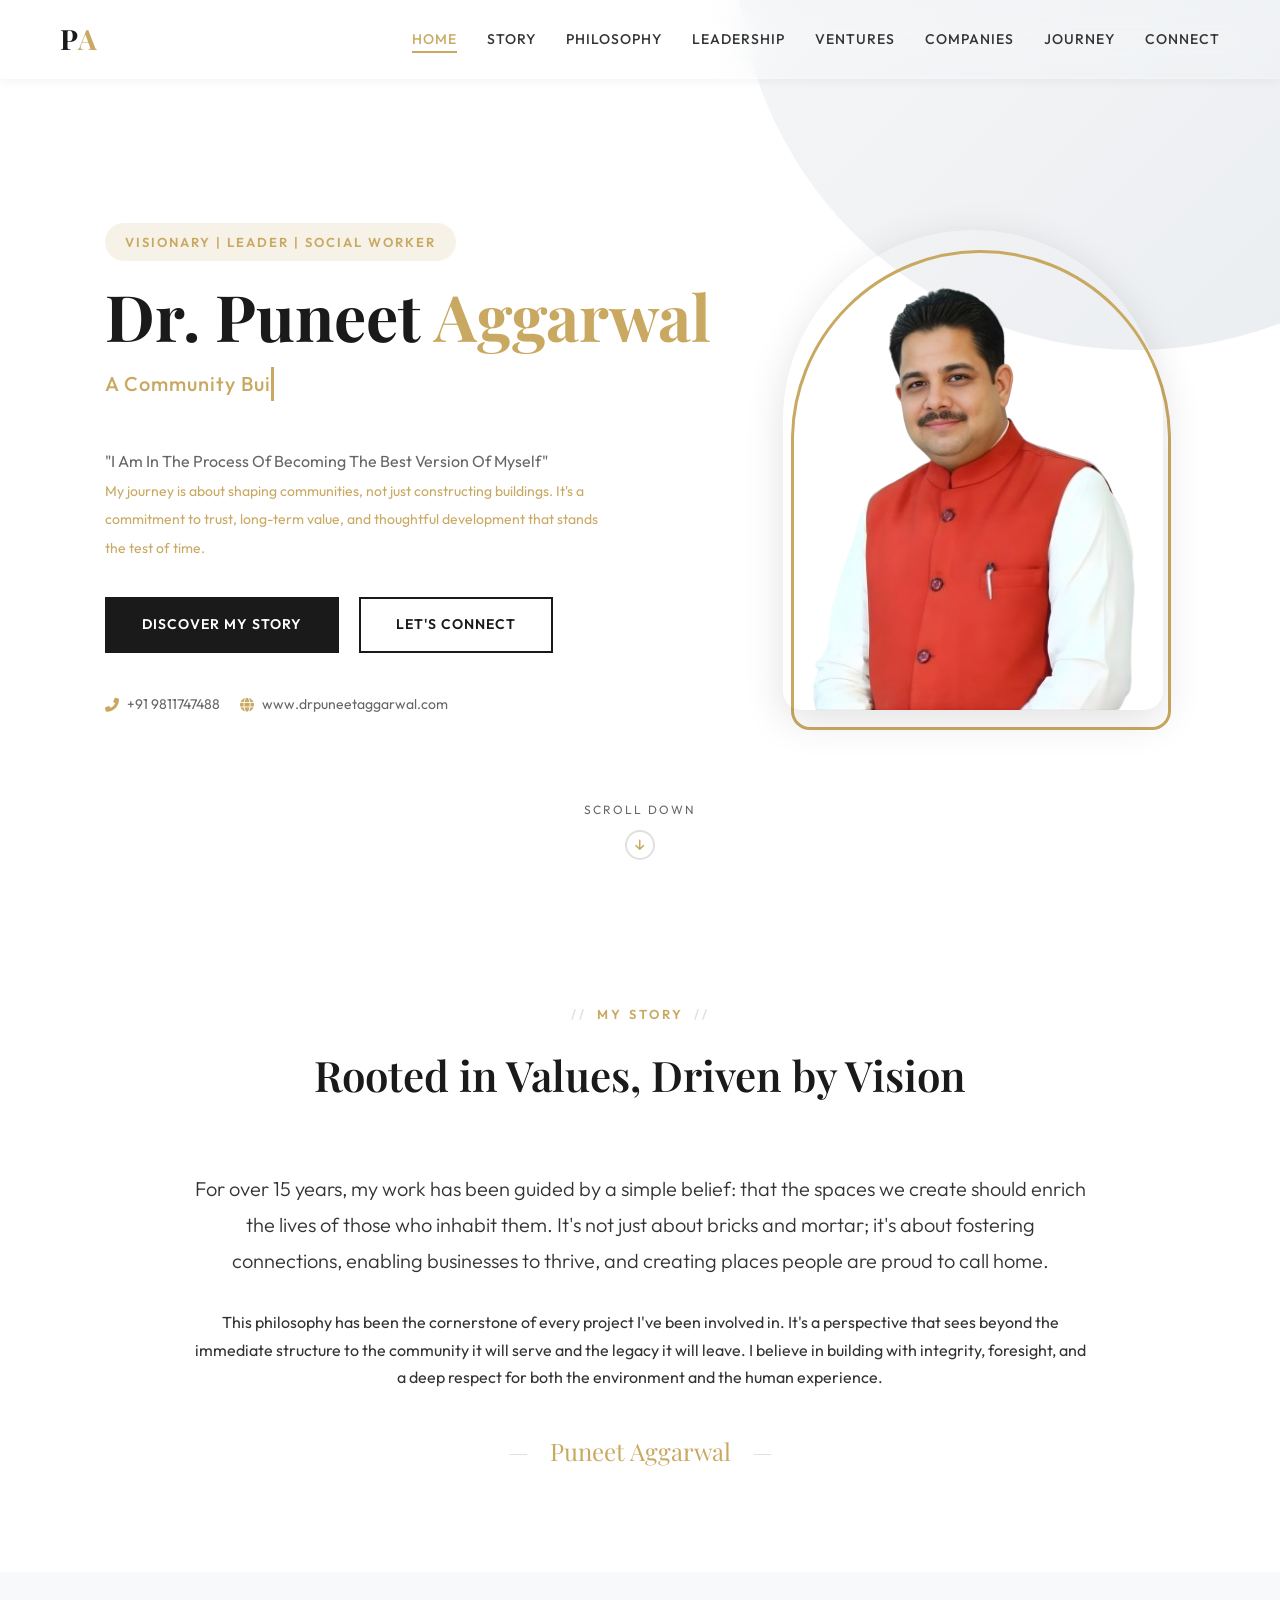
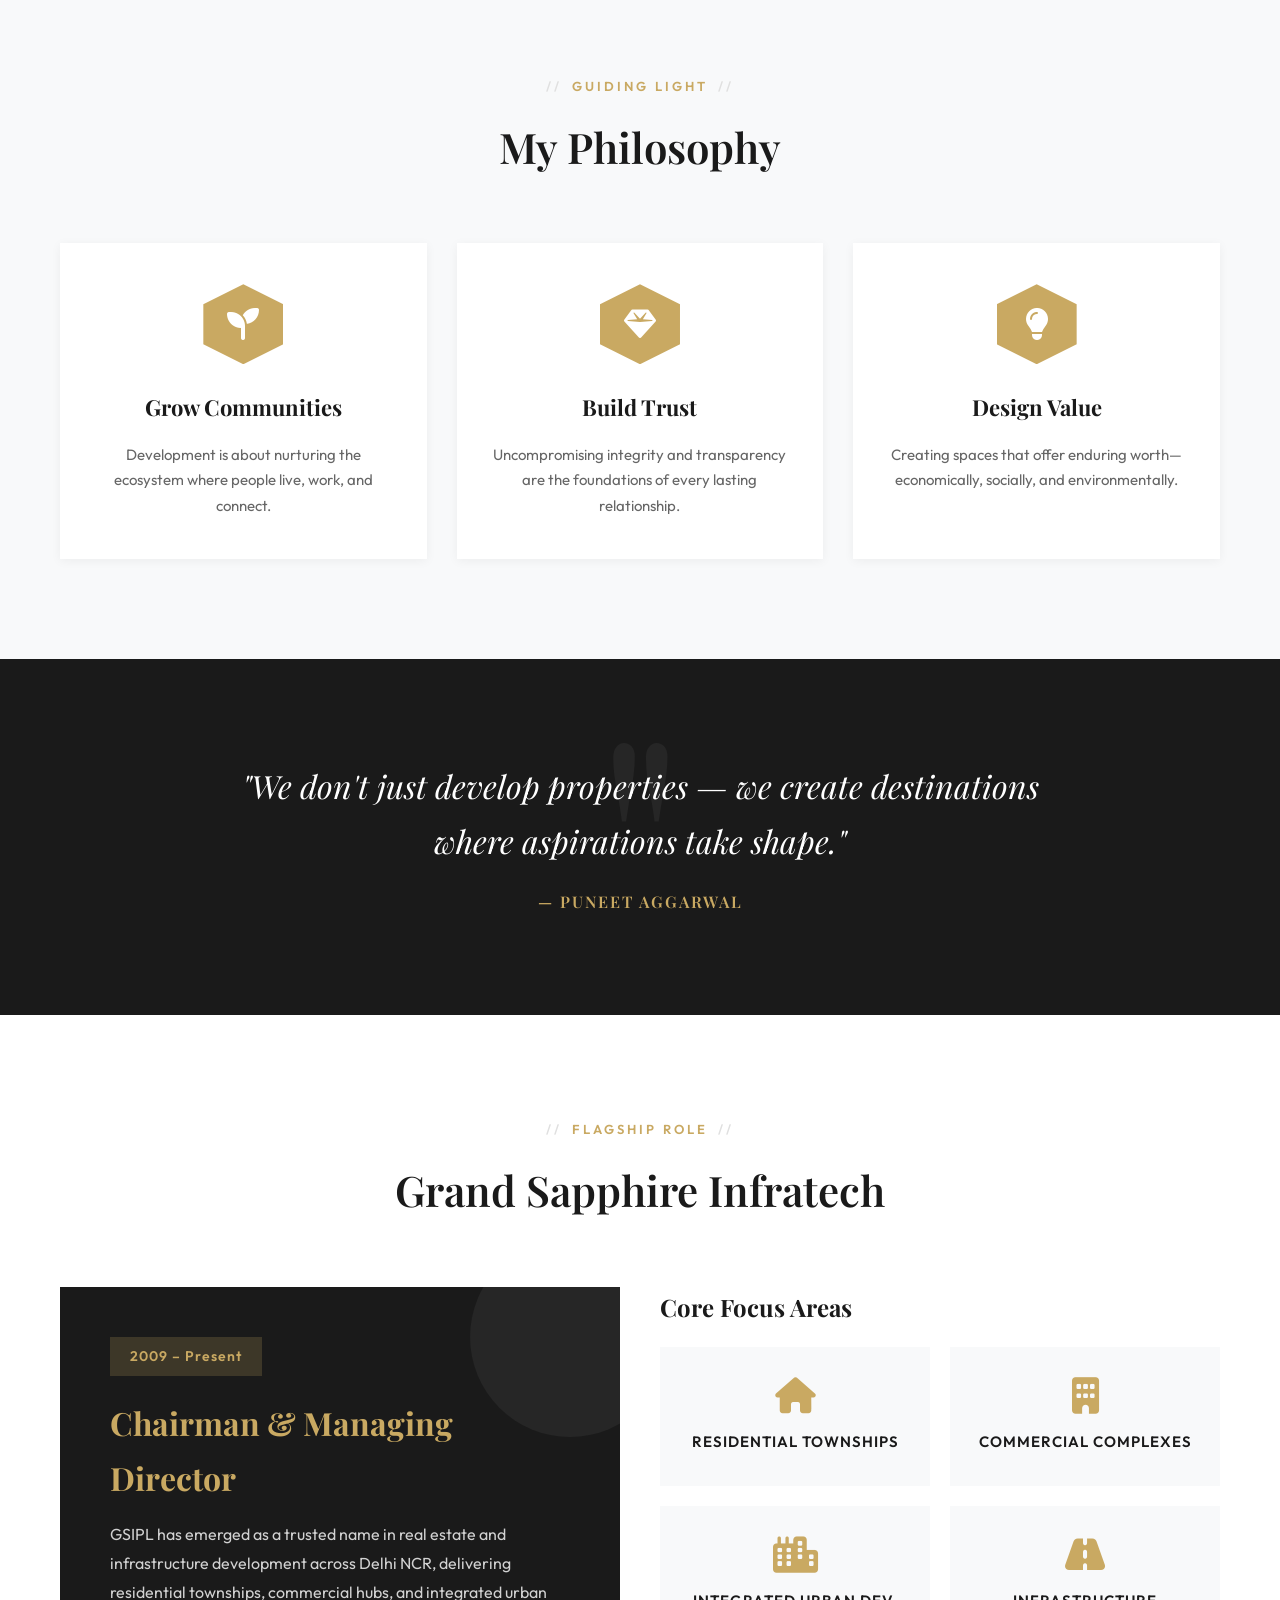
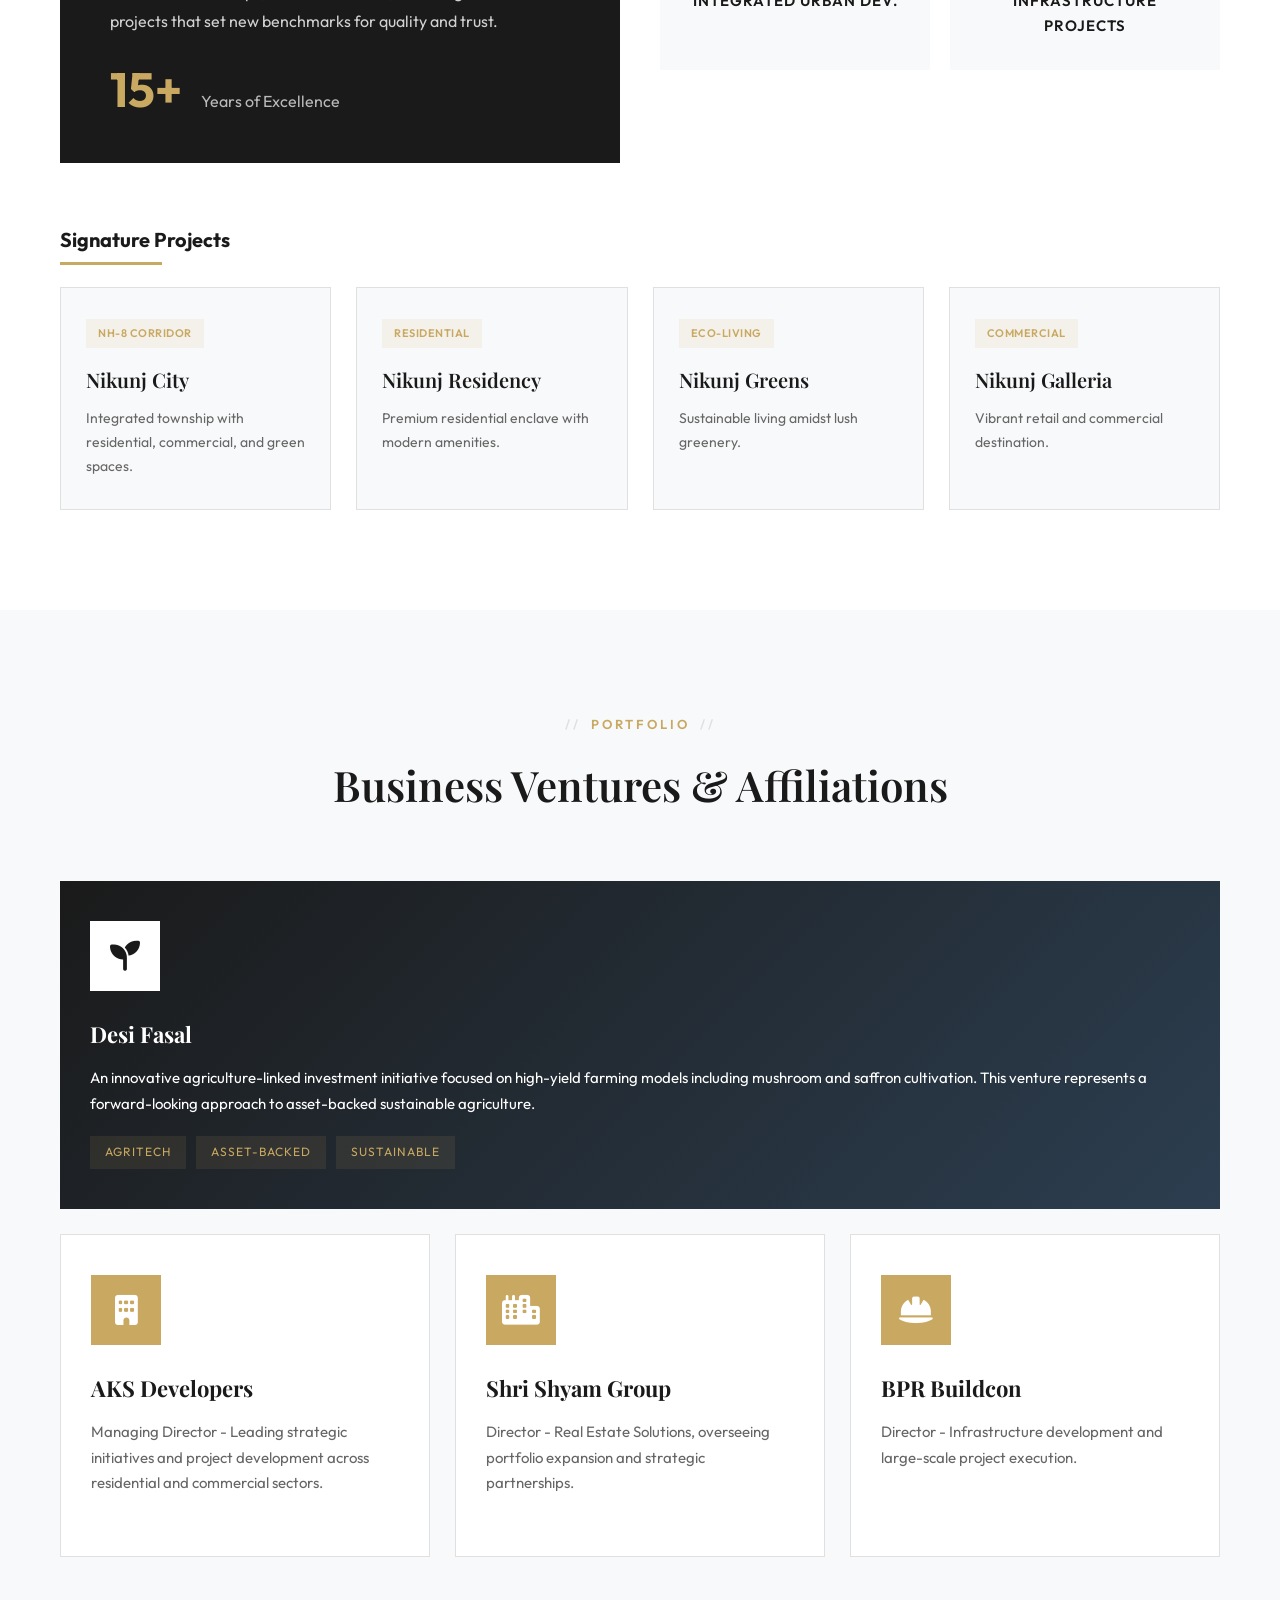
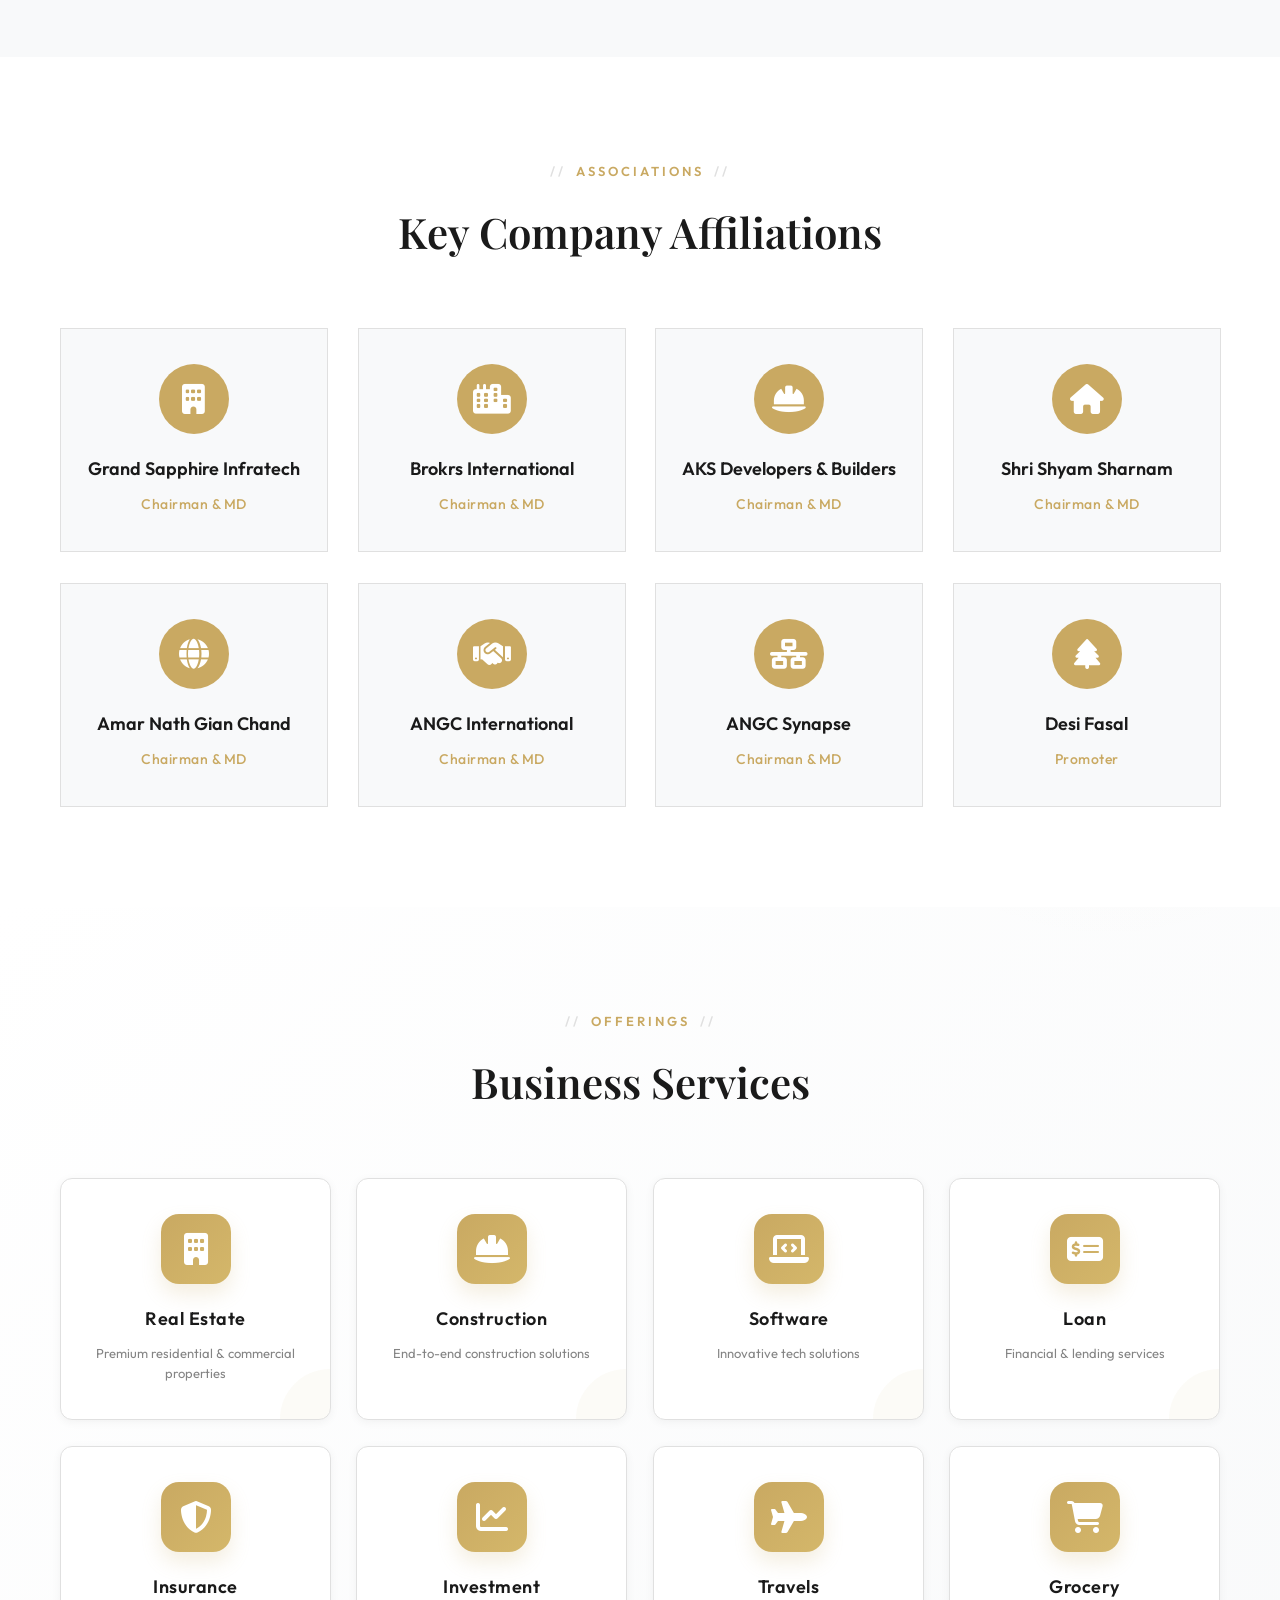
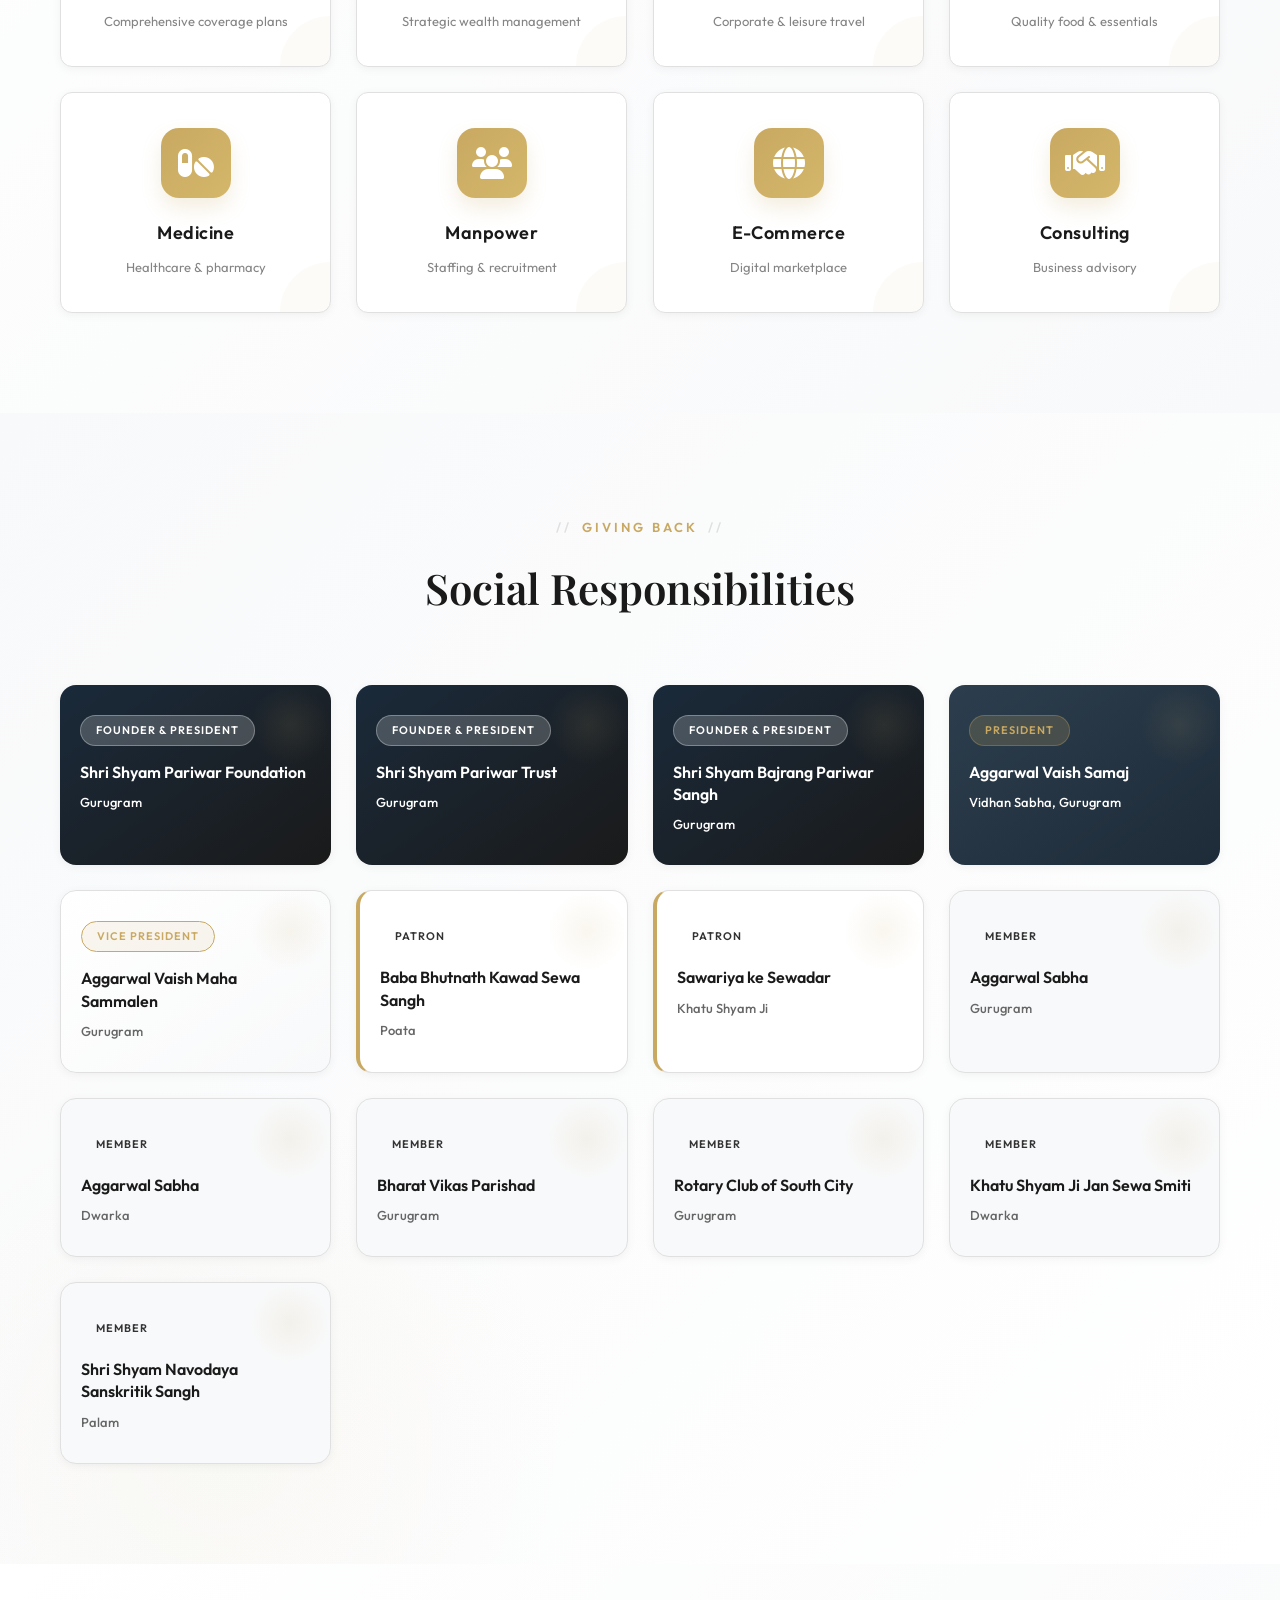
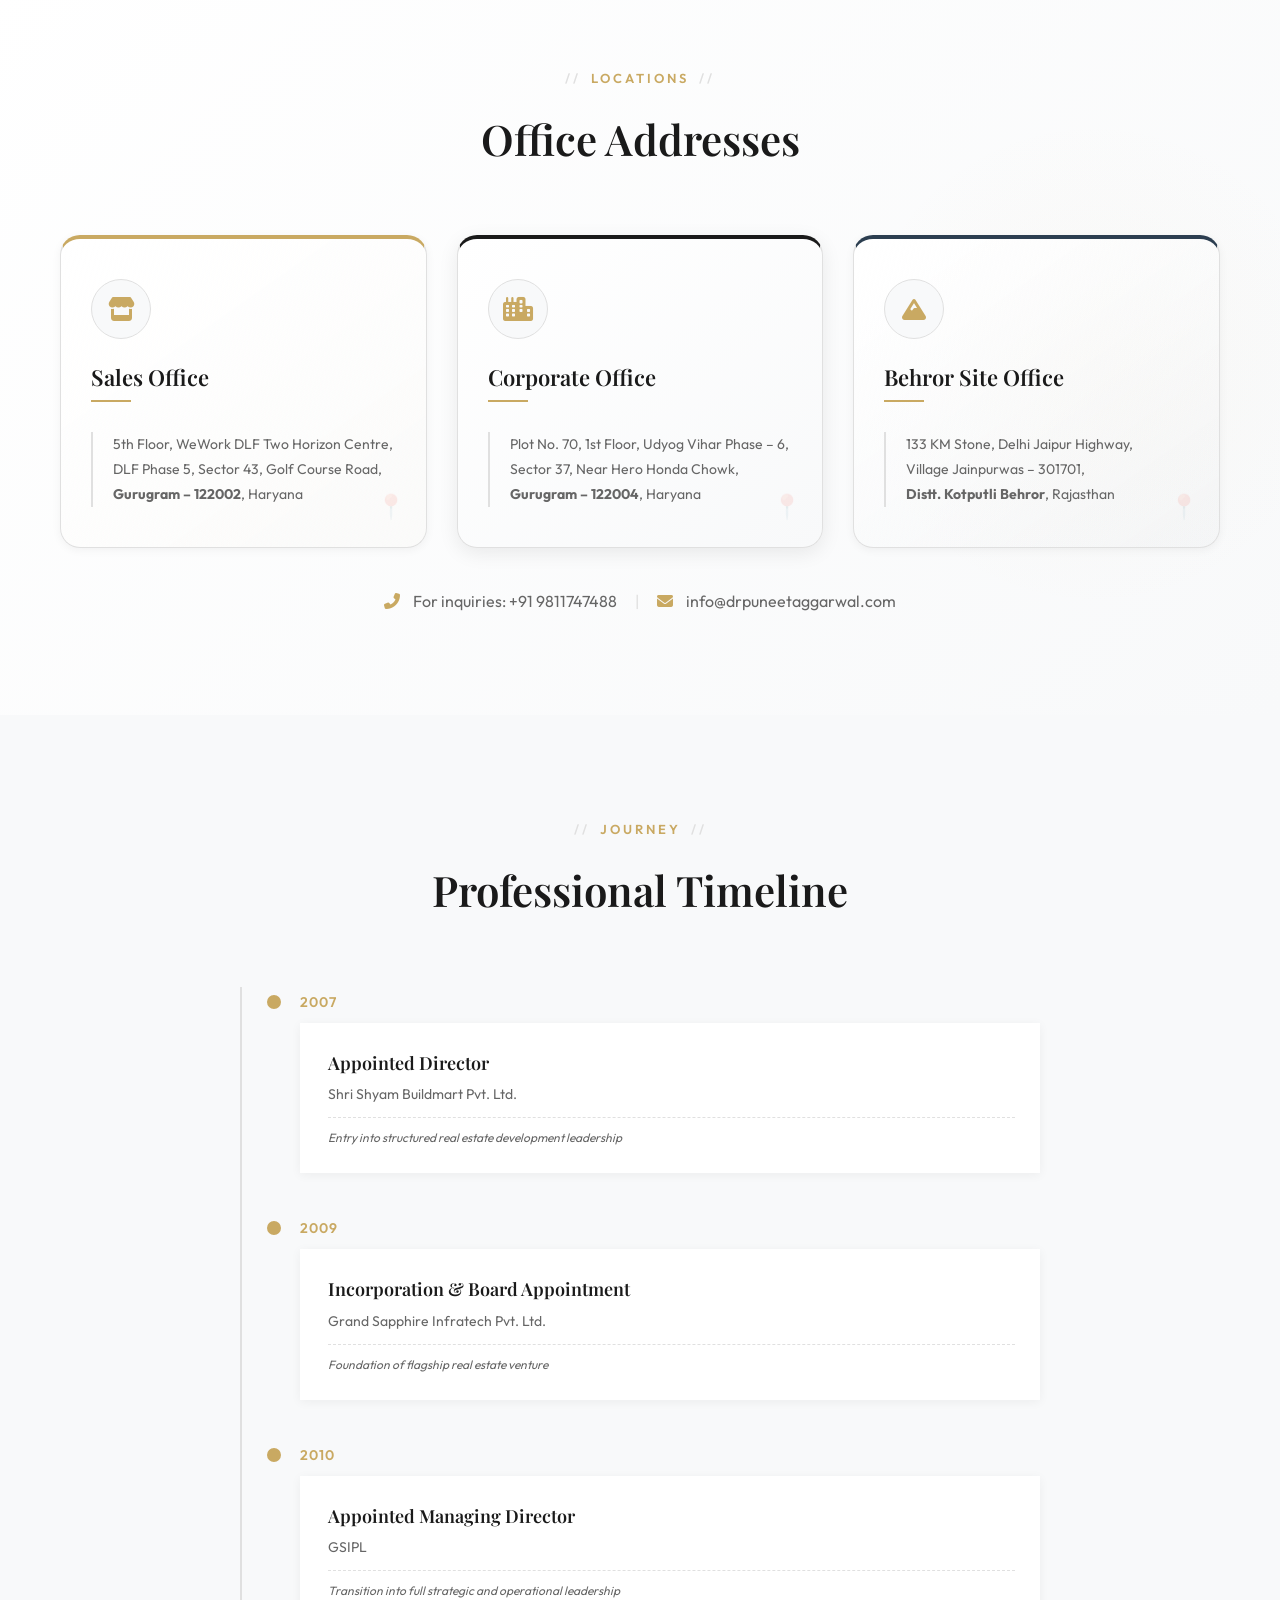
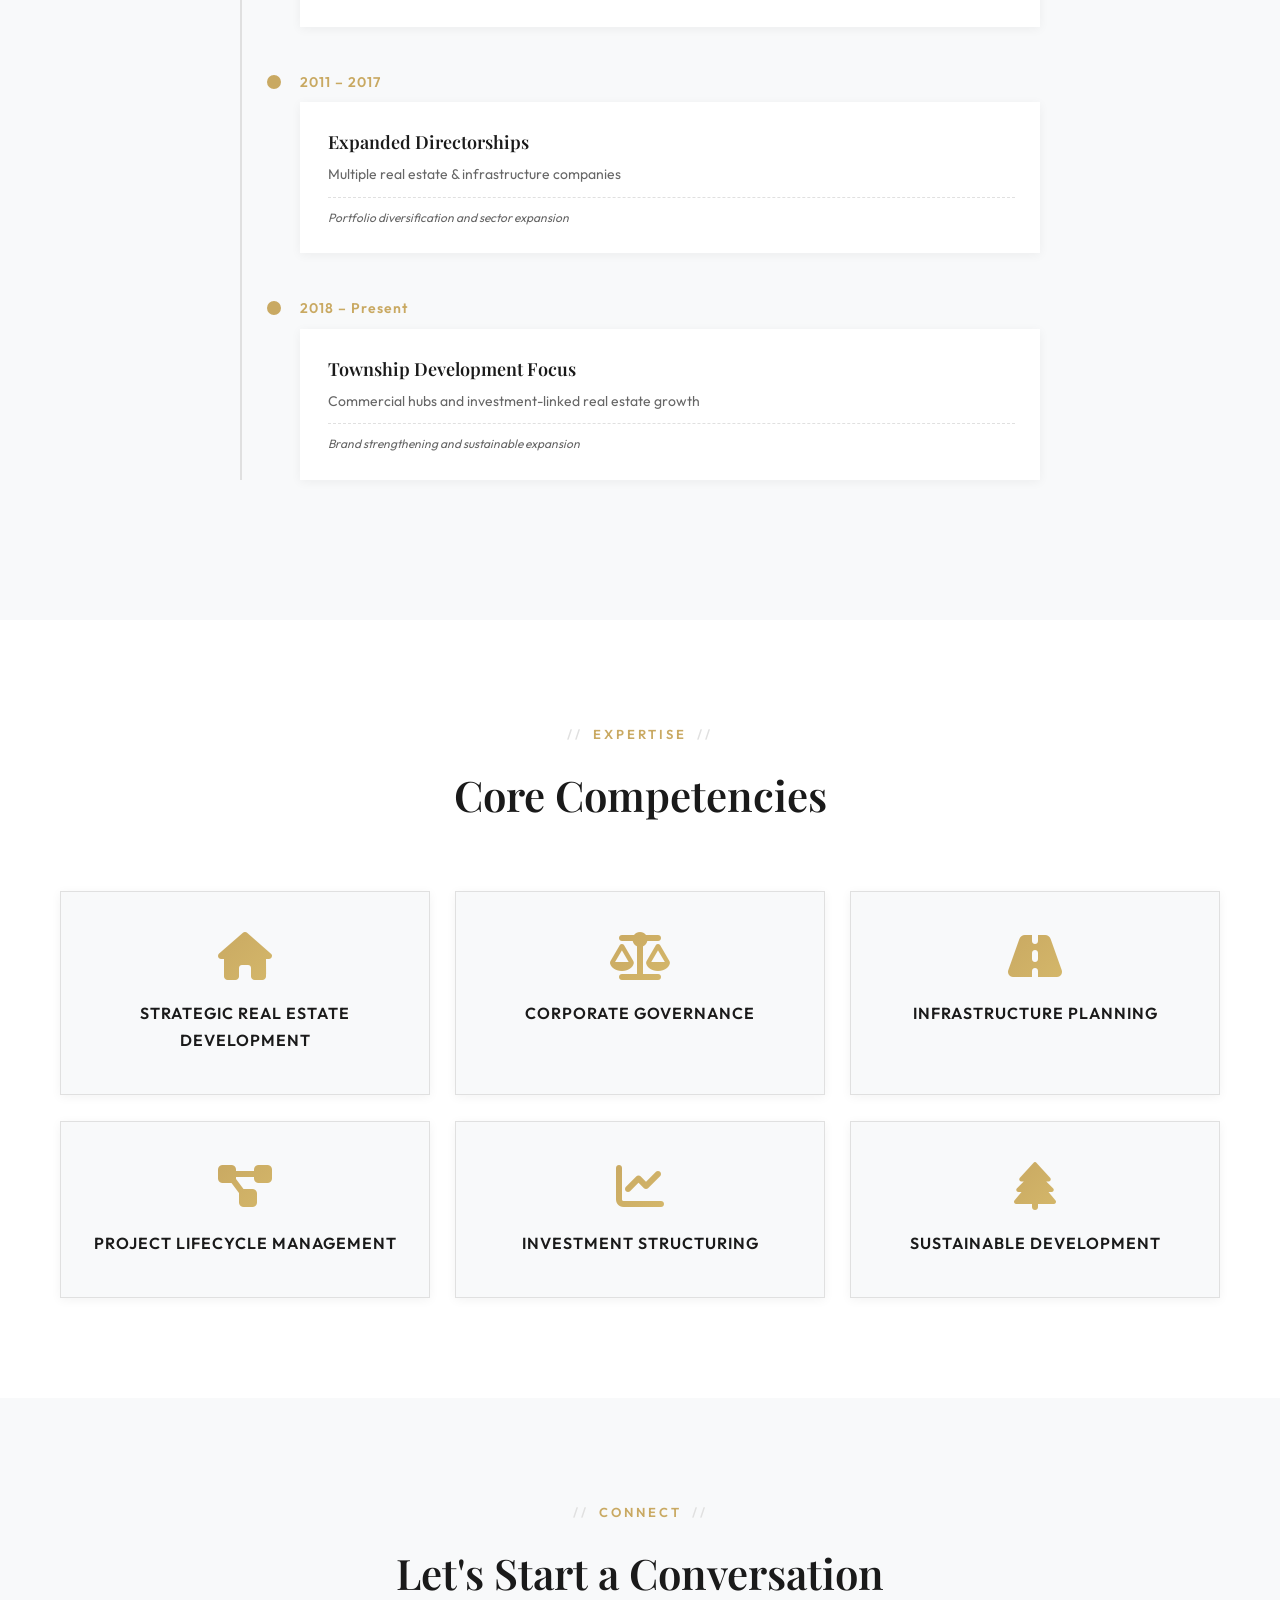
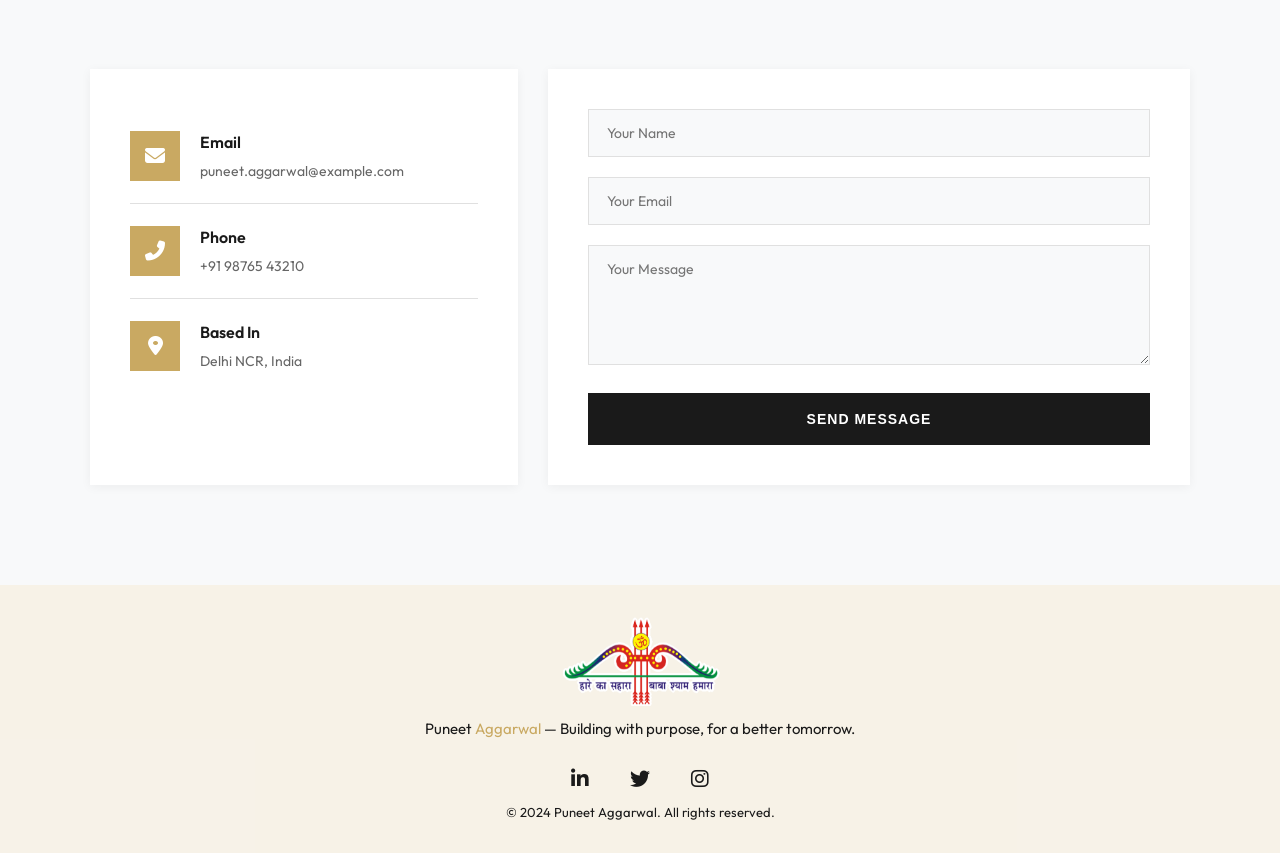
==== commit dedd7275: "Add files via upload" ====
--- a/index.html
+++ b/index.html
@@ -166,11 +166,59 @@
         top: 0;
         left: 0;
         width: 100%;
-        background: rgba(255, 255, 255, 0.95);
-        backdrop-filter: blur(10px);
+        background: rgba(255, 255, 255, 0.1);
+        backdrop-filter: blur(20px);
+        border-bottom: 1px solid rgba(255, 255, 255, 0.2);
         z-index: 1000;
-        box-shadow: var(--shadow-light);
+        box-shadow: 0 8px 32px rgba(0, 0, 0, 0.1);
         transition: var(--transition);
+        animation: liquidFlow 6s ease-in-out infinite;
+      }
+
+      @keyframes liquidFlow {
+        0%,
+        100% {
+          background: linear-gradient(
+            135deg,
+            rgba(255, 255, 255, 0.1),
+            rgba(255, 255, 255, 0.05)
+          );
+        }
+        50% {
+          background: linear-gradient(
+            135deg,
+            rgba(255, 255, 255, 0.05),
+            rgba(255, 255, 255, 0.1)
+          );
+        }
+      }
+
+      .navbar::before {
+        content: "";
+        position: absolute;
+        top: 0;
+        left: -100%;
+        width: 100%;
+        height: 100%;
+        background: linear-gradient(
+          90deg,
+          transparent,
+          rgba(255, 255, 255, 0.1),
+          transparent
+        );
+        animation: liquidShimmer 4s ease-in-out infinite;
+      }
+
+      @keyframes liquidShimmer {
+        0% {
+          left: -100%;
+        }
+        50% {
+          left: 100%;
+        }
+        100% {
+          left: 100%;
+        }
       }
 
       .nav-container {
@@ -1151,6 +1199,553 @@
         color: var(--secondary-color);
         font-weight: 500;
         letter-spacing: 0.5px;
+      }
+
+      /* ========================================
+   Services Section - Redesigned
+======================================== */
+      .services {
+        padding: 100px 0;
+        background: linear-gradient(
+          135deg,
+          var(--bg-white) 0%,
+          var(--bg-light) 100%
+        );
+        position: relative;
+        overflow: hidden;
+      }
+
+      .services::before {
+        content: "";
+        position: absolute;
+        top: -50%;
+        right: -10%;
+        width: 600px;
+        height: 600px;
+        background: radial-gradient(
+          circle,
+          rgba(201, 169, 98, 0.03) 0%,
+          transparent 70%
+        );
+        border-radius: 50%;
+        z-index: 0;
+      }
+
+      .services-grid {
+        display: grid;
+        grid-template-columns: repeat(4, 1fr);
+        gap: 25px;
+        margin-top: 50px;
+        position: relative;
+        z-index: 1;
+      }
+
+      .service-card {
+        background: var(--bg-white);
+        padding: 35px 20px;
+        text-align: center;
+        border: 1px solid var(--border-color);
+        border-radius: 12px;
+        transition: all 0.4s cubic-bezier(0.165, 0.84, 0.44, 1);
+        position: relative;
+        overflow: hidden;
+        cursor: pointer;
+        box-shadow: var(--shadow-light);
+      }
+
+      .service-card::before {
+        content: "";
+        position: absolute;
+        top: 0;
+        left: 0;
+        width: 100%;
+        height: 4px;
+        background: linear-gradient(
+          90deg,
+          var(--secondary-color),
+          var(--primary-color)
+        );
+        transform: scaleX(0);
+        transition: transform 0.4s ease;
+        transform-origin: left;
+      }
+
+      .service-card:hover {
+        transform: translateY(-12px);
+        box-shadow: var(--shadow-heavy);
+        border-color: transparent;
+      }
+
+      .service-card:hover::before {
+        transform: scaleX(1);
+      }
+
+      .service-card::after {
+        content: "";
+        position: absolute;
+        bottom: -50px;
+        right: -50px;
+        width: 100px;
+        height: 100px;
+        background: rgba(201, 169, 98, 0.05);
+        border-radius: 50%;
+        transition: all 0.5s ease;
+        z-index: 0;
+      }
+
+      .service-card:hover::after {
+        transform: scale(3);
+        opacity: 0;
+      }
+
+      .service-icon {
+        width: 70px;
+        height: 70px;
+        background: linear-gradient(135deg, var(--secondary-color), #d4b76a);
+        border-radius: 18px;
+        display: flex;
+        align-items: center;
+        justify-content: center;
+        margin: 0 auto 20px;
+        transition: all 0.4s ease;
+        position: relative;
+        z-index: 1;
+        box-shadow: 0 10px 20px rgba(201, 169, 98, 0.2);
+      }
+
+      .service-card:hover .service-icon {
+        transform: scale(1.1) rotate(5deg);
+        border-radius: 12px;
+        background: var(--primary-color);
+      }
+
+      .service-icon i {
+        font-size: 32px;
+        color: var(--bg-white);
+        transition: all 0.4s ease;
+      }
+
+      .service-card:hover .service-icon i {
+        transform: rotate(-5deg) scale(1.1);
+      }
+
+      .service-card h3 {
+        font-size: 18px;
+        font-weight: 600;
+        color: var(--primary-color);
+        margin-bottom: 8px;
+        position: relative;
+        z-index: 1;
+        transition: var(--transition);
+        letter-spacing: 0.5px;
+      }
+
+      .service-card:hover h3 {
+        color: var(--secondary-color);
+      }
+
+      .service-card p {
+        font-size: 13px;
+        color: var(--text-light);
+        position: relative;
+        z-index: 1;
+        line-height: 1.6;
+        margin-top: 8px;
+        opacity: 0.8;
+      }
+
+      /* ========================================
+   Social Responsibilities Section - Redesigned
+======================================== */
+      .social-responsibilities {
+        padding: 100px 0;
+        background: linear-gradient(
+          135deg,
+          var(--bg-light) 0%,
+          var(--bg-white) 100%
+        );
+        position: relative;
+        overflow: hidden;
+      }
+
+      .social-responsibilities::before {
+        content: "";
+        position: absolute;
+        bottom: -20%;
+        left: -10%;
+        width: 700px;
+        height: 700px;
+        background: radial-gradient(
+          circle,
+          rgba(201, 169, 98, 0.05) 0%,
+          transparent 70%
+        );
+        border-radius: 50%;
+        z-index: 0;
+      }
+
+      .social-grid {
+        display: grid;
+        grid-template-columns: repeat(4, 1fr);
+        gap: 25px;
+        margin-top: 50px;
+        position: relative;
+        z-index: 1;
+      }
+
+      .social-card {
+        background: var(--bg-white);
+        padding: 30px 20px;
+        border-radius: 16px;
+        border: 1px solid var(--border-color);
+        transition: all 0.4s ease;
+        position: relative;
+        overflow: hidden;
+        box-shadow: var(--shadow-light);
+        cursor: pointer;
+      }
+
+      /* Role-based gradient backgrounds */
+      .social-card.founder {
+        background: linear-gradient(145deg, #1a2a3a, var(--primary-color));
+        border: none;
+        transform: translateY(0);
+      }
+
+      .social-card.founder .social-role-badge {
+        background: rgba(255, 255, 255, 0.2);
+        color: var(--bg-white);
+        border: 1px solid rgba(255, 255, 255, 0.3);
+      }
+
+      .social-card.founder h3,
+      .social-card.founder p {
+        color: var(--bg-white);
+      }
+
+      .social-card.founder:hover {
+        transform: translateY(-10px);
+        box-shadow: 0 20px 30px rgba(0, 0, 0, 0.2);
+      }
+
+      .social-card.president {
+        background: linear-gradient(145deg, #2c3e4e, #1e2b38);
+        border: none;
+      }
+
+      .social-card.president .social-role-badge {
+        background: rgba(201, 169, 98, 0.2);
+        color: var(--secondary-color);
+        border: 1px solid rgba(201, 169, 98, 0.3);
+      }
+
+      .social-card.president h3,
+      .social-card.president p {
+        color: var(--bg-white);
+      }
+
+      .social-card.president:hover {
+        transform: translateY(-10px);
+        box-shadow: 0 20px 30px rgba(0, 0, 0, 0.2);
+      }
+
+      .social-card.vice-president {
+        background: linear-gradient(145deg, var(--bg-white), var(--bg-light));
+      }
+
+      .social-card.vice-president .social-role-badge {
+        background: rgba(201, 169, 98, 0.1);
+        color: var(--secondary-color);
+        border: 1px solid var(--secondary-color);
+      }
+
+      .social-card.patron {
+        border-left: 4px solid var(--secondary-color);
+      }
+
+      .social-card.member {
+        background: var(--bg-light);
+      }
+
+      /* Floating effect */
+      .social-card {
+        animation: floatCard 3s ease-in-out infinite;
+        animation-delay: calc(var(--i, 0) * 0.2s);
+      }
+
+      @keyframes floatCard {
+        0%,
+        100% {
+          transform: translateY(0);
+        }
+        50% {
+          transform: translateY(-5px);
+        }
+      }
+
+      .social-role-badge {
+        display: inline-block;
+        padding: 5px 15px;
+        font-size: 11px;
+        font-weight: 600;
+        text-transform: uppercase;
+        letter-spacing: 1px;
+        border-radius: 30px;
+        margin-bottom: 15px;
+        transition: var(--transition);
+      }
+
+      .social-card h3 {
+        font-size: 16px;
+        font-weight: 600;
+        color: var(--primary-color);
+        margin-bottom: 8px;
+        line-height: 1.4;
+      }
+
+      .social-card p {
+        font-size: 13px;
+        color: var(--text-light);
+        font-weight: 500;
+      }
+
+      .social-card::before {
+        content: "";
+        position: absolute;
+        top: 0;
+        right: 0;
+        width: 80px;
+        height: 80px;
+        background: radial-gradient(
+          circle,
+          rgba(201, 169, 98, 0.1) 0%,
+          transparent 70%
+        );
+        border-radius: 50%;
+        transition: all 0.5s ease;
+      }
+
+      .social-card:hover::before {
+        transform: scale(2);
+        opacity: 0;
+      }
+
+      /* ========================================
+   Offices Section - Redesigned
+======================================== */
+      .offices {
+        padding: 100px 0;
+        background: linear-gradient(
+          135deg,
+          var(--bg-white) 0%,
+          var(--bg-light) 100%
+        );
+        position: relative;
+        overflow: hidden;
+      }
+
+      .offices::before {
+        content: "";
+        position: absolute;
+        top: 20%;
+        right: -5%;
+        width: 500px;
+        height: 500px;
+        background: radial-gradient(
+          circle,
+          rgba(201, 169, 98, 0.04) 0%,
+          transparent 70%
+        );
+        border-radius: 50%;
+        z-index: 0;
+      }
+
+      .offices-grid {
+        display: grid;
+        grid-template-columns: repeat(3, 1fr);
+        gap: 30px;
+        margin-top: 50px;
+        position: relative;
+        z-index: 1;
+      }
+
+      .office-card {
+        background: var(--bg-white);
+        padding: 40px 30px;
+        border-radius: 20px;
+        border: 1px solid var(--border-color);
+        transition: all 0.4s ease;
+        position: relative;
+        overflow: hidden;
+        box-shadow: var(--shadow-light);
+        cursor: pointer;
+      }
+
+      /* Different styles for each office type */
+      .office-card.sales {
+        border-top: 4px solid var(--secondary-color);
+        background: linear-gradient(
+          145deg,
+          var(--bg-white),
+          rgba(201, 169, 98, 0.02)
+        );
+      }
+
+      .office-card.corporate {
+        border-top: 4px solid var(--primary-color);
+        background: linear-gradient(145deg, var(--bg-white), var(--bg-light));
+        transform: translateY(-10px);
+        box-shadow: var(--shadow-medium);
+      }
+
+      .office-card.site {
+        border-top: 4px solid var(--accent-color);
+        background: linear-gradient(
+          145deg,
+          var(--bg-white),
+          rgba(44, 62, 80, 0.02)
+        );
+      }
+
+      .office-card:hover {
+        transform: translateY(-15px) scale(1.02);
+        box-shadow: var(--shadow-heavy);
+      }
+
+      .office-card.corporate:hover {
+        transform: translateY(-20px) scale(1.02);
+      }
+
+      .office-icon {
+        width: 60px;
+        height: 60px;
+        background: var(--bg-light);
+        border-radius: 50%;
+        display: flex;
+        align-items: center;
+        justify-content: center;
+        margin-bottom: 20px;
+        transition: var(--transition);
+        border: 1px solid var(--border-color);
+      }
+
+      .office-card:hover .office-icon {
+        background: var(--secondary-color);
+        transform: rotate(360deg);
+        border-color: var(--secondary-color);
+      }
+
+      .office-icon i {
+        font-size: 24px;
+        color: var(--secondary-color);
+        transition: var(--transition);
+      }
+
+      .office-card:hover .office-icon i {
+        color: var(--bg-white);
+      }
+
+      .office-card h3 {
+        font-size: 22px;
+        font-weight: 600;
+        color: var(--primary-color);
+        margin-bottom: 15px;
+        font-family: var(--font-heading);
+        position: relative;
+        display: inline-block;
+      }
+
+      .office-card h3::after {
+        content: "";
+        position: absolute;
+        bottom: -5px;
+        left: 0;
+        width: 40px;
+        height: 2px;
+        background: var(--secondary-color);
+        transition: var(--transition);
+      }
+
+      .office-card:hover h3::after {
+        width: 100%;
+      }
+
+      .office-address {
+        font-size: 14px;
+        color: var(--text-light);
+        line-height: 1.8;
+        margin-top: 20px;
+        position: relative;
+        padding-left: 20px;
+        border-left: 2px solid var(--border-color);
+        transition: var(--transition);
+      }
+
+      .office-card:hover .office-address {
+        border-left-color: var(--secondary-color);
+        color: var(--text-color);
+      }
+
+      /* Location indicator animation */
+      .office-card::after {
+        content: "📍";
+        position: absolute;
+        bottom: 20px;
+        right: 20px;
+        font-size: 24px;
+        opacity: 0.1;
+        transition: all 0.5s ease;
+      }
+
+      .office-card:hover::after {
+        opacity: 0.3;
+        transform: scale(1.2) rotate(10deg);
+      }
+
+      /* Responsive adjustments */
+      @media (max-width: 1024px) {
+        .services-grid {
+          grid-template-columns: repeat(3, 1fr);
+        }
+
+        .social-grid {
+          grid-template-columns: repeat(3, 1fr);
+        }
+
+        .offices-grid {
+          grid-template-columns: repeat(2, 1fr);
+        }
+      }
+
+      @media (max-width: 768px) {
+        .services-grid,
+        .social-grid,
+        .offices-grid {
+          grid-template-columns: repeat(2, 1fr);
+        }
+
+        .office-card.corporate {
+          transform: translateY(0);
+        }
+
+        .office-card.corporate:hover {
+          transform: translateY(-15px) scale(1.02);
+        }
+      }
+
+      @media (max-width: 480px) {
+        .services-grid,
+        .social-grid {
+          grid-template-columns: 1fr;
+        }
+
+        .offices-grid {
+          grid-template-columns: 1fr;
+        }
+
+        .office-card {
+          padding: 30px 20px;
+        }
       }
 
       /* ========================================
@@ -1730,19 +2325,57 @@
       <div class="hero-bg-shape"></div>
       <div class="hero-container">
         <div class="hero-content">
-          <span class="hero-badge">Building with Purpose</span>
-          <h1 class="hero-title">I'm Puneet <span>Aggarwal</span></h1>
+          <span class="hero-badge">Visionary | Leader | Social Worker</span>
+          <h1 class="hero-title">Dr. Puneet <span>Aggarwal</span></h1>
           <p class="hero-subtitle">
             <span class="typed-text"></span><span class="cursor">&nbsp;</span>
           </p>
           <p class="hero-description">
-            My journey is about shaping communities, not just constructing
-            buildings. It's a commitment to trust, long-term value, and
-            thoughtful development that stands the test of time.
+            "I Am In The Process Of Becoming The Best Version Of Myself"<br />
+            <small style="color: var(--secondary-color); font-size: 14px"
+              >My journey is about shaping communities, not just constructing
+              buildings. It's a commitment to trust, long-term value, and
+              thoughtful development that stands the test of time.</small
+            >
           </p>
           <div class="hero-buttons">
             <a href="#story" class="btn btn-primary">Discover My Story</a>
             <a href="#contact" class="btn btn-outline">Let's Connect</a>
+          </div>
+          <div
+            class="hero-contact-info"
+            style="margin-top: 20px; display: flex; gap: 20px; flex-wrap: wrap"
+          >
+            <a
+              href="tel:+91981747488"
+              style="
+                display: flex;
+                align-items: center;
+                gap: 8px;
+                color: var(--text-light);
+                font-size: 14px;
+              "
+            >
+              <i
+                class="fas fa-phone-alt"
+                style="color: var(--secondary-color)"
+              ></i>
+              +91 9811747488
+            </a>
+            <a
+              href="https://www.drpuneetaggarwal.com"
+              target="_blank"
+              style="
+                display: flex;
+                align-items: center;
+                gap: 8px;
+                color: var(--text-light);
+                font-size: 14px;
+              "
+            >
+              <i class="fas fa-globe" style="color: var(--secondary-color)"></i>
+              www.drpuneetaggarwal.com
+            </a>
           </div>
         </div>
         <div class="hero-image-wrapper">
@@ -1992,23 +2625,47 @@
         <div class="companies-grid">
           <div class="company-card" data-aos="flip-up">
             <div class="company-icon"><i class="fas fa-building"></i></div>
-            <h3>AKS Developers & Builders</h3>
-            <p>Managing Director</p>
+            <h3>Grand Sapphire Infratech</h3>
+            <p>Chairman & MD</p>
           </div>
 
           <div class="company-card" data-aos="flip-up" data-aos-delay="50">
             <div class="company-icon"><i class="fas fa-city"></i></div>
-            <h3>Shri Shyam Group</h3>
-            <p>Director</p>
+            <h3>Brokrs International</h3>
+            <p>Chairman & MD</p>
           </div>
 
           <div class="company-card" data-aos="flip-up" data-aos-delay="100">
             <div class="company-icon"><i class="fas fa-hard-hat"></i></div>
-            <h3>BPR Buildcon</h3>
-            <p>Director</p>
+            <h3>AKS Developers & Builders</h3>
+            <p>Chairman & MD</p>
           </div>
 
           <div class="company-card" data-aos="flip-up" data-aos-delay="150">
+            <div class="company-icon"><i class="fas fa-home"></i></div>
+            <h3>Shri Shyam Sharnam</h3>
+            <p>Chairman & MD</p>
+          </div>
+
+          <div class="company-card" data-aos="flip-up" data-aos-delay="200">
+            <div class="company-icon"><i class="fas fa-globe"></i></div>
+            <h3>Amar Nath Gian Chand</h3>
+            <p>Chairman & MD</p>
+          </div>
+
+          <div class="company-card" data-aos="flip-up" data-aos-delay="250">
+            <div class="company-icon"><i class="fas fa-handshake"></i></div>
+            <h3>ANGC International</h3>
+            <p>Chairman & MD</p>
+          </div>
+
+          <div class="company-card" data-aos="flip-up" data-aos-delay="300">
+            <div class="company-icon"><i class="fas fa-network-wired"></i></div>
+            <h3>ANGC Synapse</h3>
+            <p>Chairman & MD</p>
+          </div>
+
+          <div class="company-card" data-aos="flip-up" data-aos-delay="350">
             <div class="company-icon"><i class="fas fa-tree"></i></div>
             <h3>Desi Fasal</h3>
             <p>Promoter</p>
@@ -2016,6 +2673,390 @@
         </div>
       </div>
     </section>
+
+    <!-- 1. Offerings - Business Services (Redesigned) -->
+    <section id="services" class="services">
+      <div class="container">
+        <div class="section-header" data-aos="fade-up">
+          <span class="section-tag">Offerings</span>
+          <h2 class="section-title">Business Services</h2>
+        </div>
+
+        <div class="services-grid">
+          <div class="service-card" data-aos="flip-up" style="--i: 1">
+            <div class="service-icon"><i class="fas fa-building"></i></div>
+            <h3>Real Estate</h3>
+            <p>Premium residential & commercial properties</p>
+          </div>
+
+          <div
+            class="service-card"
+            data-aos="flip-up"
+            data-aos-delay="50"
+            style="--i: 2"
+          >
+            <div class="service-icon"><i class="fas fa-hard-hat"></i></div>
+            <h3>Construction</h3>
+            <p>End-to-end construction solutions</p>
+          </div>
+
+          <div
+            class="service-card"
+            data-aos="flip-up"
+            data-aos-delay="100"
+            style="--i: 3"
+          >
+            <div class="service-icon"><i class="fas fa-laptop-code"></i></div>
+            <h3>Software</h3>
+            <p>Innovative tech solutions</p>
+          </div>
+
+          <div
+            class="service-card"
+            data-aos="flip-up"
+            data-aos-delay="150"
+            style="--i: 4"
+          >
+            <div class="service-icon">
+              <i class="fas fa-money-check-alt"></i>
+            </div>
+            <h3>Loan</h3>
+            <p>Financial & lending services</p>
+          </div>
+
+          <div
+            class="service-card"
+            data-aos="flip-up"
+            data-aos-delay="200"
+            style="--i: 5"
+          >
+            <div class="service-icon"><i class="fas fa-shield-alt"></i></div>
+            <h3>Insurance</h3>
+            <p>Comprehensive coverage plans</p>
+          </div>
+
+          <div
+            class="service-card"
+            data-aos="flip-up"
+            data-aos-delay="250"
+            style="--i: 6"
+          >
+            <div class="service-icon"><i class="fas fa-chart-line"></i></div>
+            <h3>Investment</h3>
+            <p>Strategic wealth management</p>
+          </div>
+
+          <div
+            class="service-card"
+            data-aos="flip-up"
+            data-aos-delay="300"
+            style="--i: 7"
+          >
+            <div class="service-icon"><i class="fas fa-plane"></i></div>
+            <h3>Travels</h3>
+            <p>Corporate & leisure travel</p>
+          </div>
+
+          <div
+            class="service-card"
+            data-aos="flip-up"
+            data-aos-delay="350"
+            style="--i: 8"
+          >
+            <div class="service-icon"><i class="fas fa-shopping-cart"></i></div>
+            <h3>Grocery</h3>
+            <p>Quality food & essentials</p>
+          </div>
+
+          <div
+            class="service-card"
+            data-aos="flip-up"
+            data-aos-delay="400"
+            style="--i: 9"
+          >
+            <div class="service-icon"><i class="fas fa-pills"></i></div>
+            <h3>Medicine</h3>
+            <p>Healthcare & pharmacy</p>
+          </div>
+
+          <div
+            class="service-card"
+            data-aos="flip-up"
+            data-aos-delay="450"
+            style="--i: 10"
+          >
+            <div class="service-icon"><i class="fas fa-users"></i></div>
+            <h3>Manpower</h3>
+            <p>Staffing & recruitment</p>
+          </div>
+
+          <div
+            class="service-card"
+            data-aos="flip-up"
+            data-aos-delay="500"
+            style="--i: 11"
+          >
+            <div class="service-icon"><i class="fas fa-globe"></i></div>
+            <h3>E-Commerce</h3>
+            <p>Digital marketplace</p>
+          </div>
+
+          <div
+            class="service-card"
+            data-aos="flip-up"
+            data-aos-delay="550"
+            style="--i: 12"
+          >
+            <div class="service-icon"><i class="fas fa-handshake"></i></div>
+            <h3>Consulting</h3>
+            <p>Business advisory</p>
+          </div>
+        </div>
+      </div>
+    </section>
+
+    <!-- 2. Giving Back - Social Responsibilities (Redesigned) -->
+    <section id="social" class="social-responsibilities">
+      <div class="container">
+        <div class="section-header" data-aos="fade-up">
+          <span class="section-tag">Giving Back</span>
+          <h2 class="section-title">Social Responsibilities</h2>
+        </div>
+
+        <div class="social-grid">
+          <!-- Founder & President -->
+          <div class="social-card founder" data-aos="zoom-in" style="--i: 1">
+            <div class="social-role-badge">Founder & President</div>
+            <h3>Shri Shyam Pariwar Foundation</h3>
+            <p>Gurugram</p>
+          </div>
+
+          <div
+            class="social-card founder"
+            data-aos="zoom-in"
+            data-aos-delay="50"
+            style="--i: 2"
+          >
+            <div class="social-role-badge">Founder & President</div>
+            <h3>Shri Shyam Pariwar Trust</h3>
+            <p>Gurugram</p>
+          </div>
+
+          <div
+            class="social-card founder"
+            data-aos="zoom-in"
+            data-aos-delay="100"
+            style="--i: 3"
+          >
+            <div class="social-role-badge">Founder & President</div>
+            <h3>Shri Shyam Bajrang Pariwar Sangh</h3>
+            <p>Gurugram</p>
+          </div>
+
+          <!-- President -->
+          <div
+            class="social-card president"
+            data-aos="zoom-in"
+            data-aos-delay="150"
+            style="--i: 4"
+          >
+            <div class="social-role-badge">President</div>
+            <h3>Aggarwal Vaish Samaj</h3>
+            <p>Vidhan Sabha, Gurugram</p>
+          </div>
+
+          <!-- Vice President -->
+          <div
+            class="social-card vice-president"
+            data-aos="zoom-in"
+            data-aos-delay="200"
+            style="--i: 5"
+          >
+            <div class="social-role-badge">Vice President</div>
+            <h3>Aggarwal Vaish Maha Sammalen</h3>
+            <p>Gurugram</p>
+          </div>
+
+          <!-- Patron -->
+          <div
+            class="social-card patron"
+            data-aos="zoom-in"
+            data-aos-delay="250"
+            style="--i: 6"
+          >
+            <div class="social-role-badge">Patron</div>
+            <h3>Baba Bhutnath Kawad Sewa Sangh</h3>
+            <p>Poata</p>
+          </div>
+
+          <div
+            class="social-card patron"
+            data-aos="zoom-in"
+            data-aos-delay="300"
+            style="--i: 7"
+          >
+            <div class="social-role-badge">Patron</div>
+            <h3>Sawariya ke Sewadar</h3>
+            <p>Khatu Shyam Ji</p>
+          </div>
+
+          <!-- Member -->
+          <div
+            class="social-card member"
+            data-aos="zoom-in"
+            data-aos-delay="350"
+            style="--i: 8"
+          >
+            <div class="social-role-badge">Member</div>
+            <h3>Aggarwal Sabha</h3>
+            <p>Gurugram</p>
+          </div>
+
+          <div
+            class="social-card member"
+            data-aos="zoom-in"
+            data-aos-delay="400"
+            style="--i: 9"
+          >
+            <div class="social-role-badge">Member</div>
+            <h3>Aggarwal Sabha</h3>
+            <p>Dwarka</p>
+          </div>
+
+          <div
+            class="social-card member"
+            data-aos="zoom-in"
+            data-aos-delay="450"
+            style="--i: 10"
+          >
+            <div class="social-role-badge">Member</div>
+            <h3>Bharat Vikas Parishad</h3>
+            <p>Gurugram</p>
+          </div>
+
+          <div
+            class="social-card member"
+            data-aos="zoom-in"
+            data-aos-delay="500"
+            style="--i: 11"
+          >
+            <div class="social-role-badge">Member</div>
+            <h3>Rotary Club of South City</h3>
+            <p>Gurugram</p>
+          </div>
+
+          <div
+            class="social-card member"
+            data-aos="zoom-in"
+            data-aos-delay="550"
+            style="--i: 12"
+          >
+            <div class="social-role-badge">Member</div>
+            <h3>Khatu Shyam Ji Jan Sewa Smiti</h3>
+            <p>Dwarka</p>
+          </div>
+
+          <div
+            class="social-card member"
+            data-aos="zoom-in"
+            data-aos-delay="600"
+            style="--i: 13"
+          >
+            <div class="social-role-badge">Member</div>
+            <h3>Shri Shyam Navodaya Sanskritik Sangh</h3>
+            <p>Palam</p>
+          </div>
+        </div>
+      </div>
+    </section>
+
+    <!-- 3. Locations - Office Addresses (Redesigned) -->
+    <section id="offices" class="offices">
+      <div class="container">
+        <div class="section-header" data-aos="fade-up">
+          <span class="section-tag">Locations</span>
+          <h2 class="section-title">Office Addresses</h2>
+        </div>
+
+        <div class="offices-grid">
+          <div class="office-card sales" data-aos="fade-up">
+            <div class="office-icon"><i class="fas fa-store"></i></div>
+            <h3>Sales Office</h3>
+            <p class="office-address">
+              5th Floor, WeWork DLF Two Horizon Centre,<br />
+              DLF Phase 5, Sector 43, Golf Course Road,<br />
+              <strong>Gurugram – 122002</strong>, Haryana
+            </p>
+          </div>
+
+          <div
+            class="office-card corporate"
+            data-aos="fade-up"
+            data-aos-delay="100"
+          >
+            <div class="office-icon"><i class="fas fa-city"></i></div>
+            <h3>Corporate Office</h3>
+            <p class="office-address">
+              Plot No. 70, 1st Floor, Udyog Vihar Phase – 6,<br />
+              Sector 37, Near Hero Honda Chowk,<br />
+              <strong>Gurugram – 122004</strong>, Haryana
+            </p>
+          </div>
+
+          <div class="office-card site" data-aos="fade-up" data-aos-delay="200">
+            <div class="office-icon"><i class="fas fa-mountain"></i></div>
+            <h3>Behror Site Office</h3>
+            <p class="office-address">
+              133 KM Stone, Delhi Jaipur Highway,<br />
+              Village Jainpurwas – 301701,<br />
+              <strong>Distt. Kotputli Behror</strong>, Rajasthan
+            </p>
+          </div>
+        </div>
+
+        <!-- Additional contact info -->
+        <div
+          class="office-contact-note"
+          style="text-align: center; margin-top: 40px"
+          data-aos="fade-up"
+        >
+          <p style="color: var(--text-light)">
+            <i
+              class="fas fa-phone-alt"
+              style="color: var(--secondary-color); margin-right: 10px"
+            ></i>
+            For inquiries: +91 9811747488
+            <span style="margin: 0 15px; color: var(--border-color)">|</span>
+            <i
+              class="fas fa-envelope"
+              style="color: var(--secondary-color); margin-right: 10px"
+            ></i>
+            info@drpuneetaggarwal.com
+          </p>
+        </div>
+      </div>
+    </section>
+
+    <!-- Spiritual Message Section -->
+    <!-- <section class="spiritual-message">
+      <div class="container">
+        <div class="spiritual-content" data-aos="fade-up">
+          <div class="om-symbol">ॐ श्री श्याम देवाय नमः</div>
+          <h2>!! जय श्री श्याम !!</h2>
+          <blockquote class="spiritual-quote">
+            <p>मेरे जीवन के दो ही शब्द है</p>
+            <p>
+              एक है <strong>श्याम कृपा</strong> और दूसरी
+              <strong>श्याम इच्छा</strong>
+            </p>
+            <p class="spiritual-note">
+              यदि मन के अनुकूल तो श्याम कृपा<br />मन के अनुकूल ना हो तो श्याम
+              इच्छा
+            </p>
+          </blockquote>
+        </div>
+      </div>
+    </section> -->
 
     <!-- Timeline Section - Your Design -->
     <section id="timeline" class="timeline">
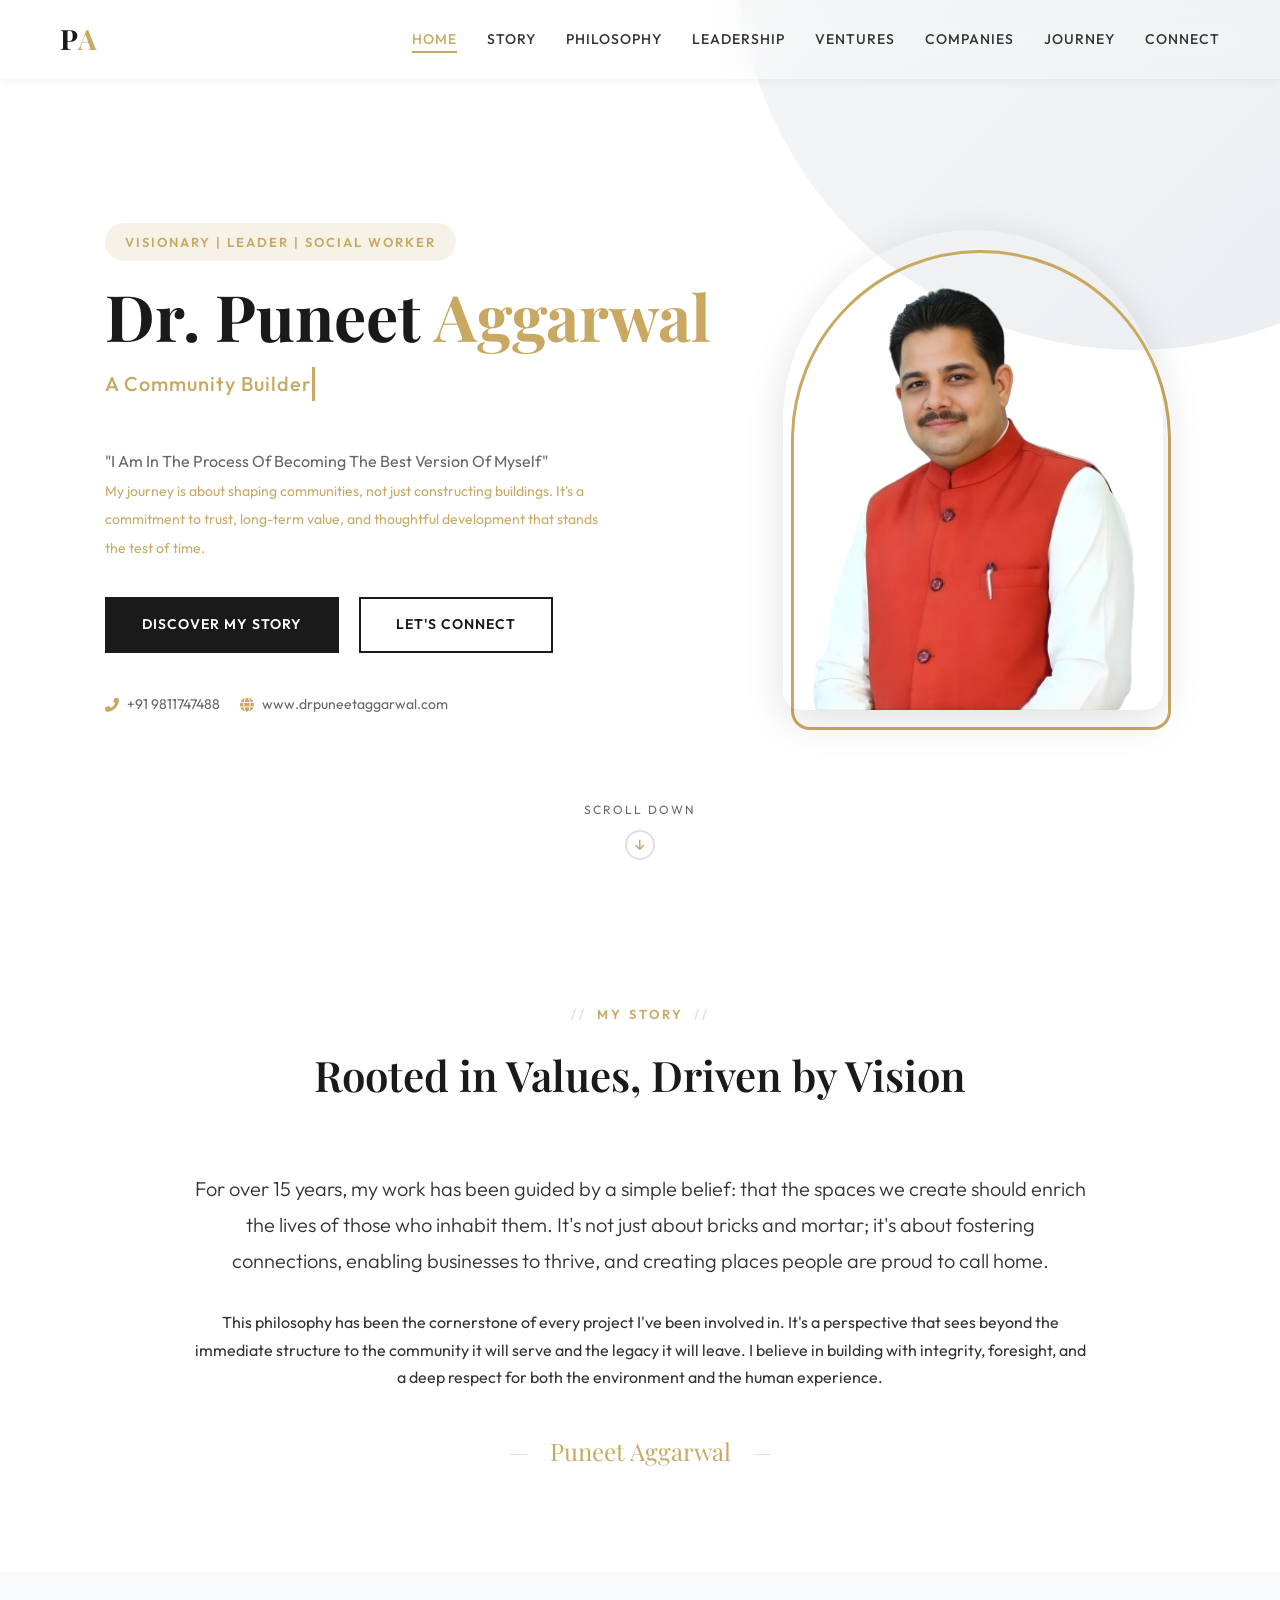
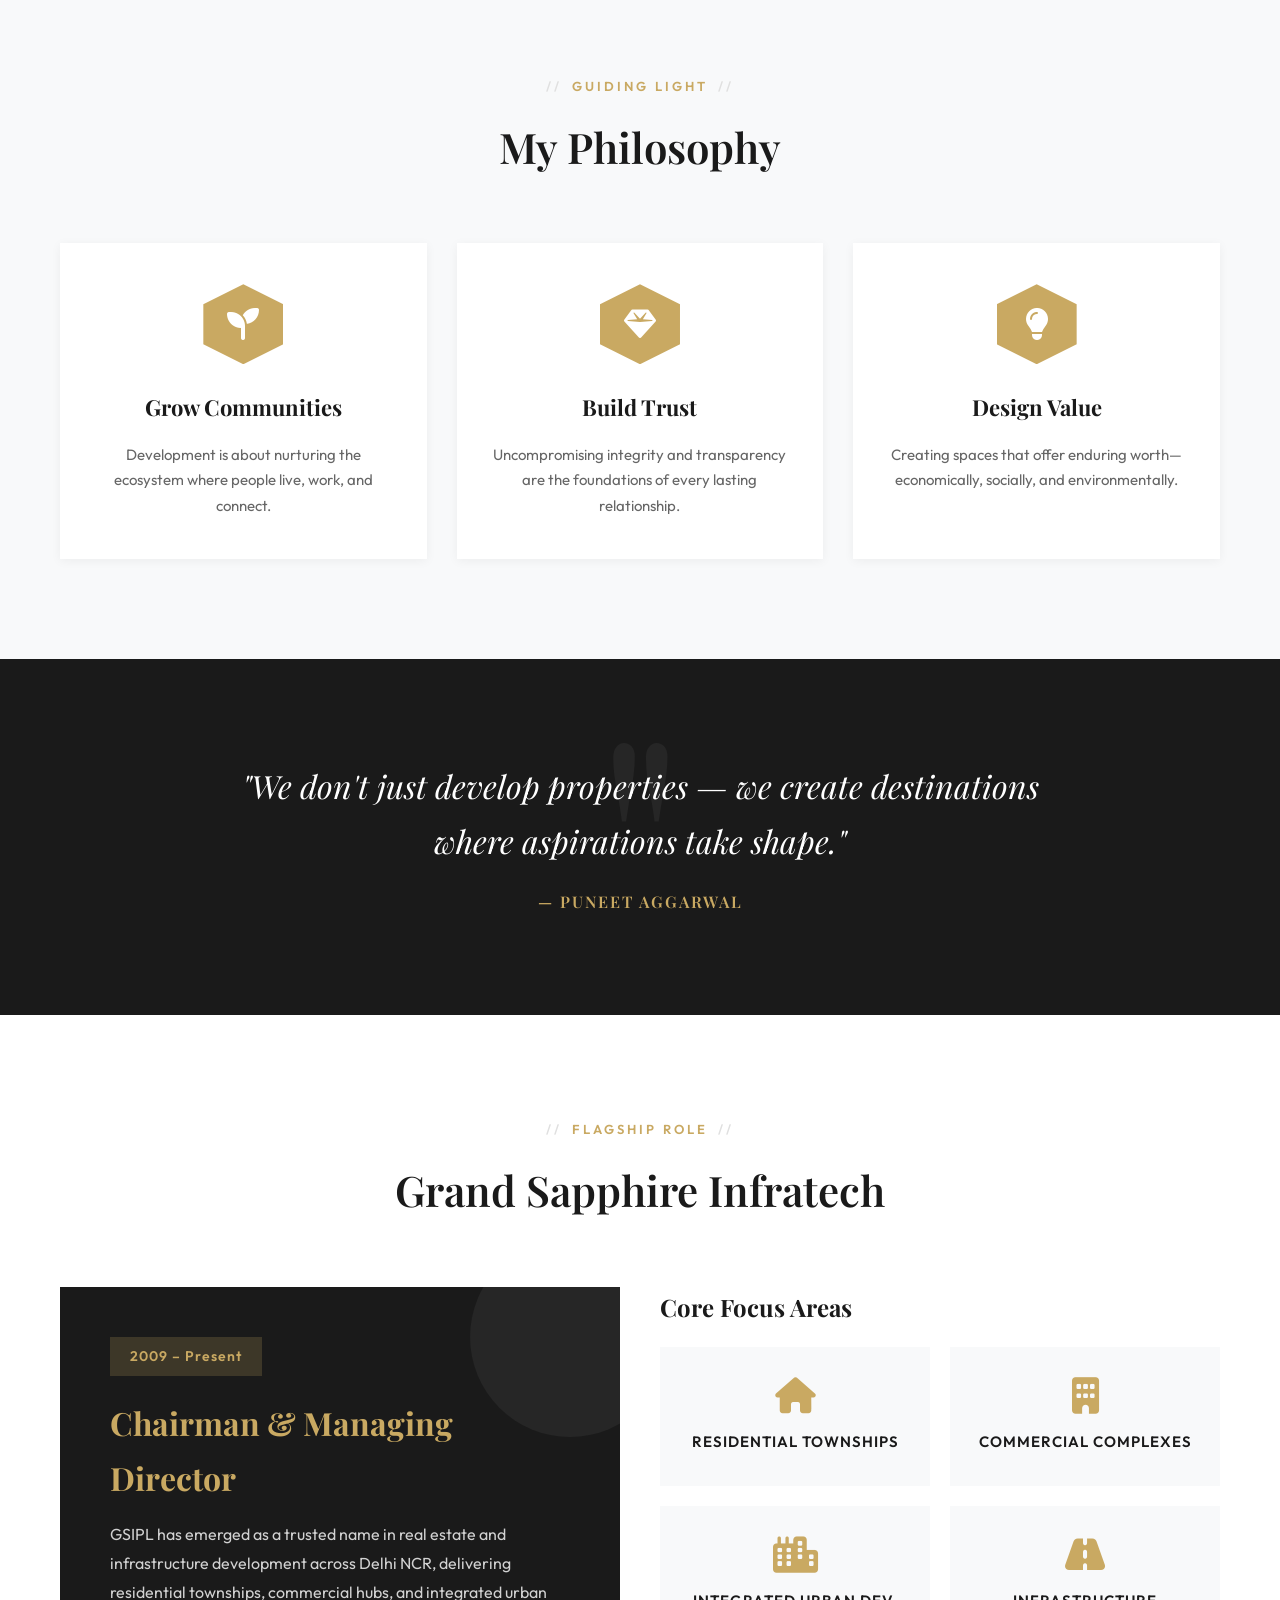
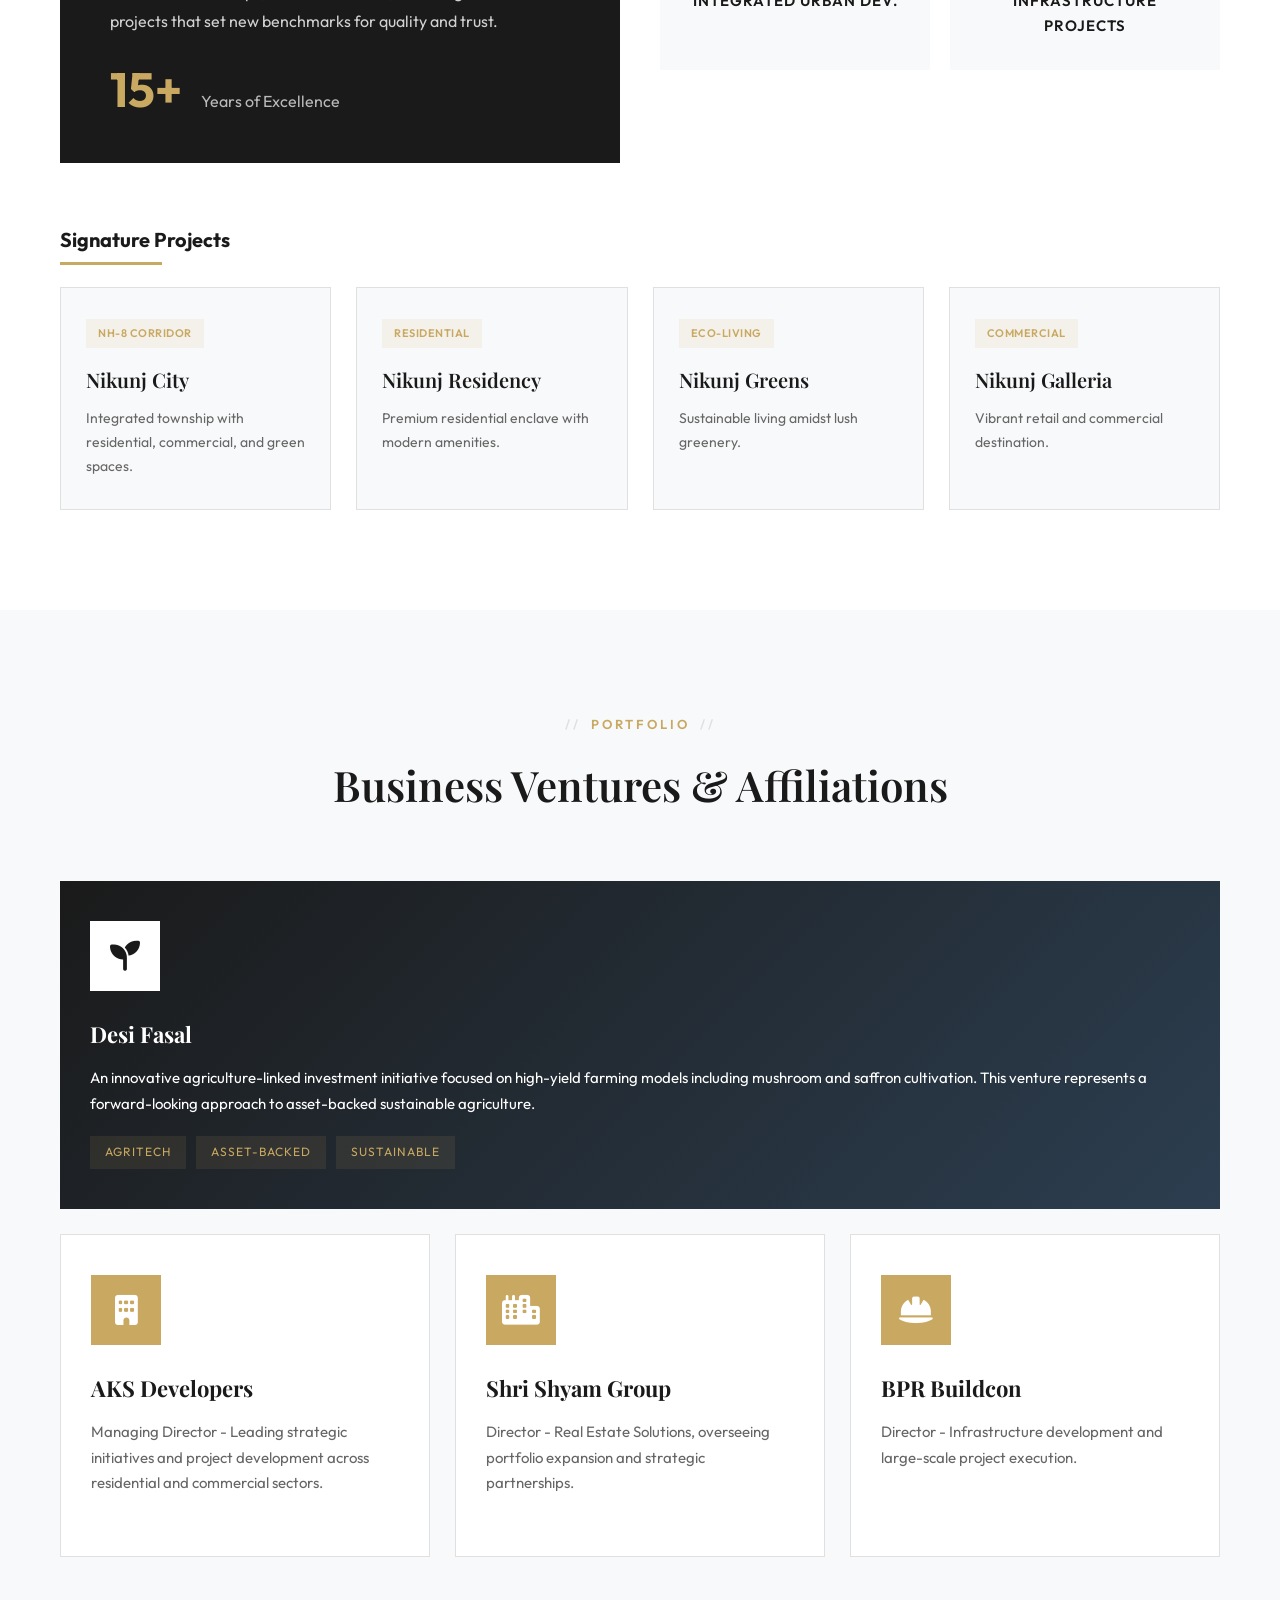
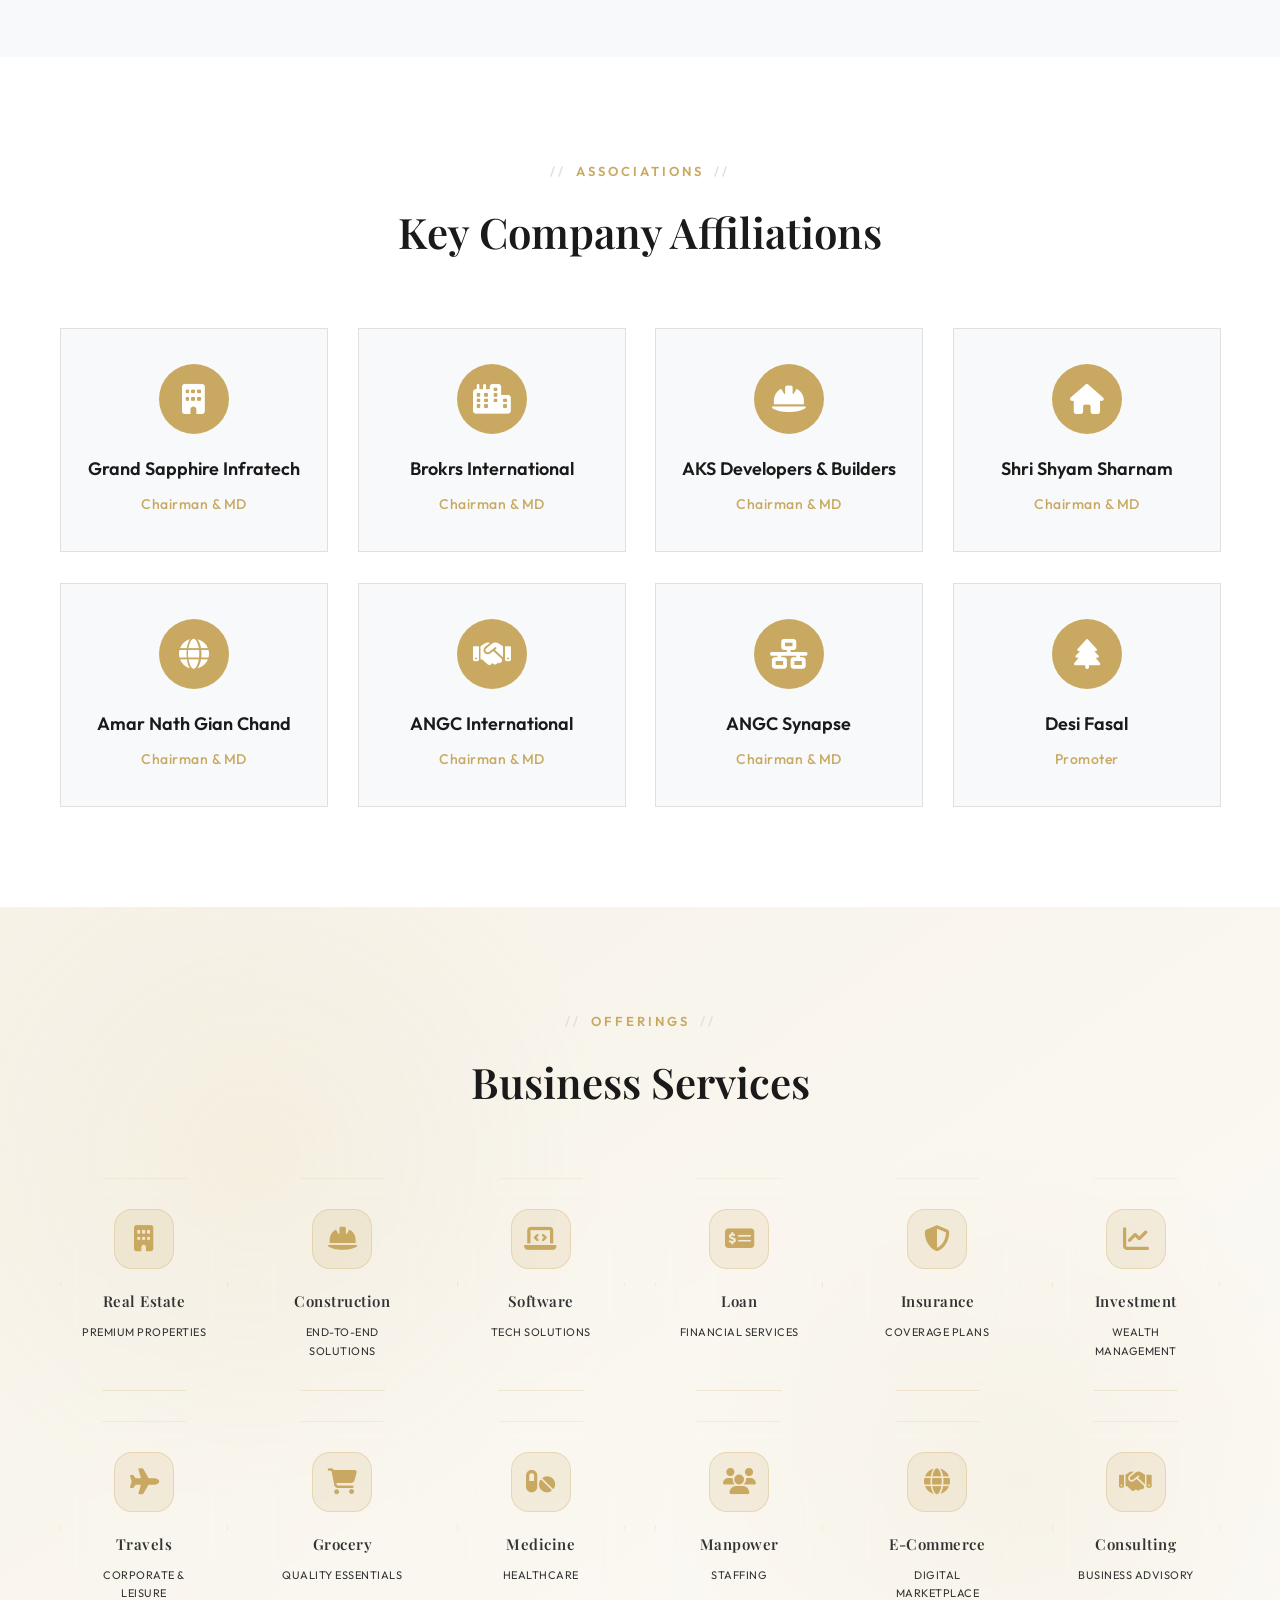
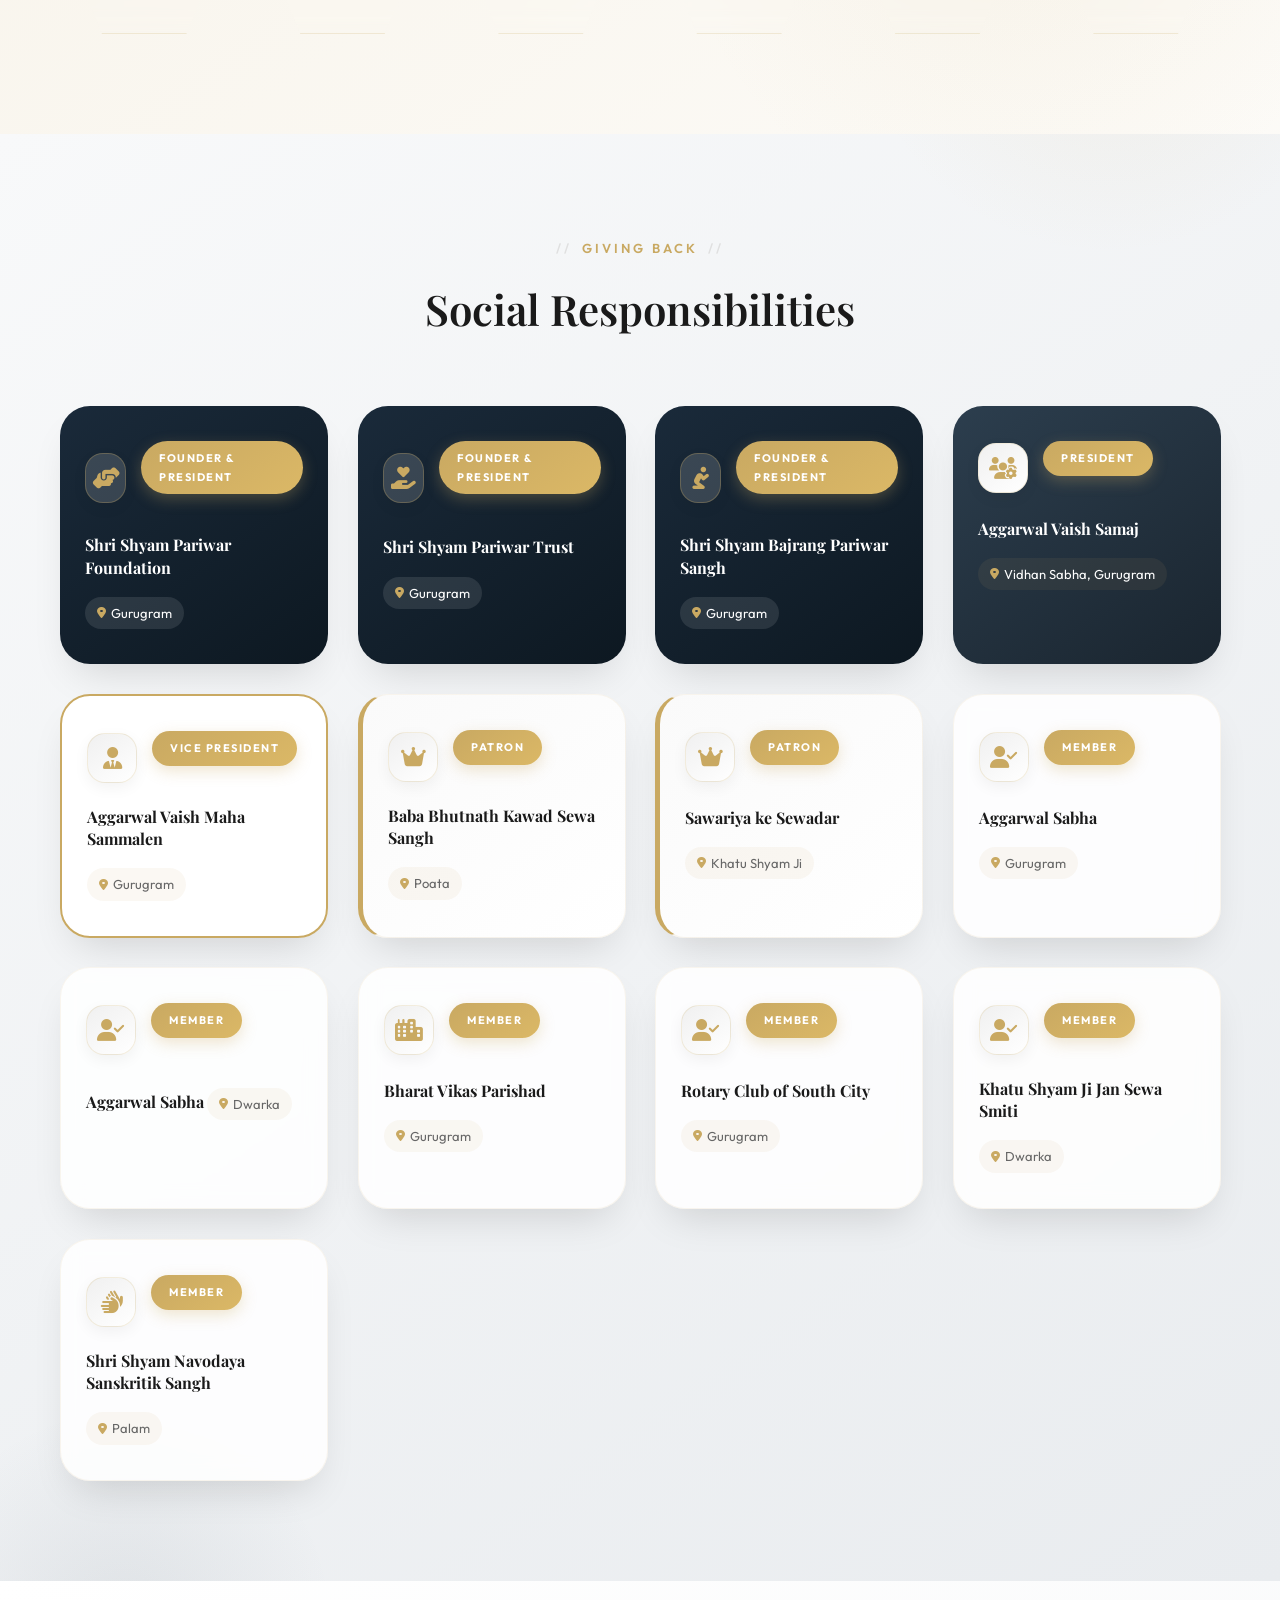
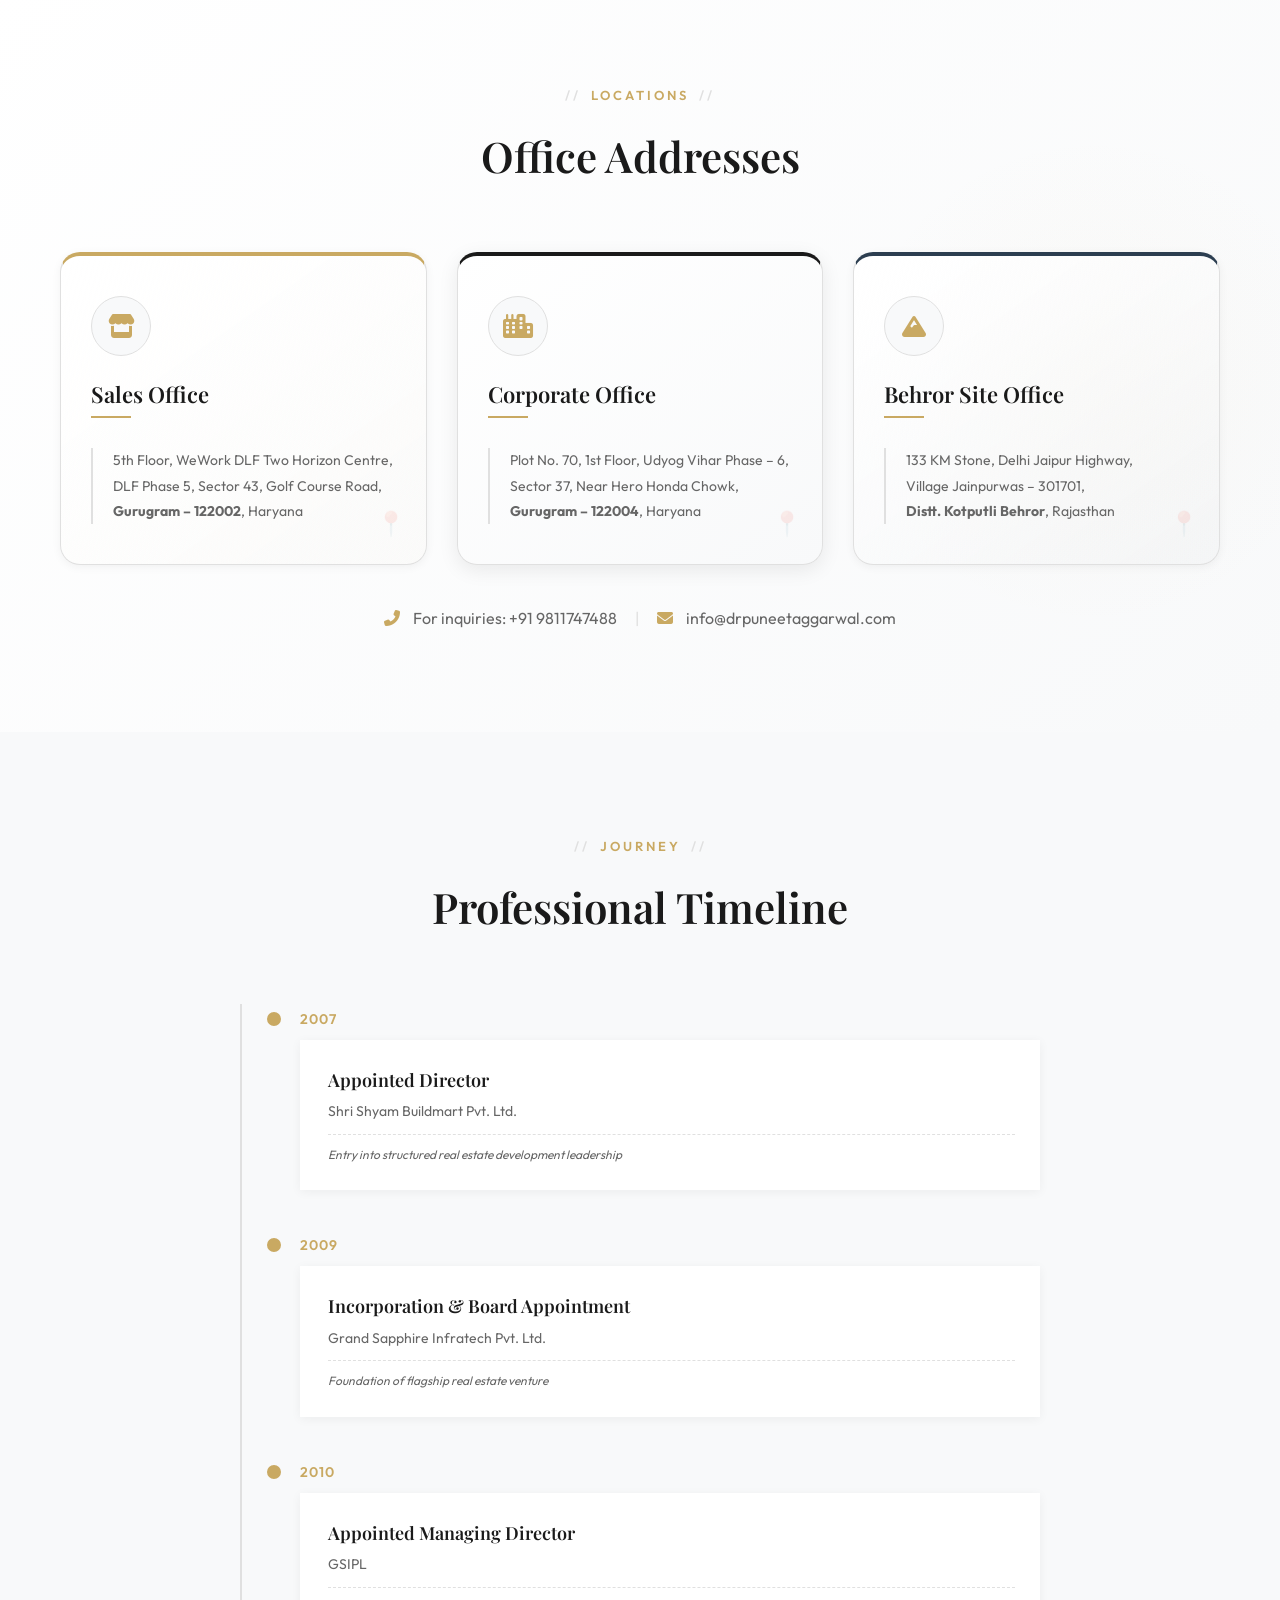
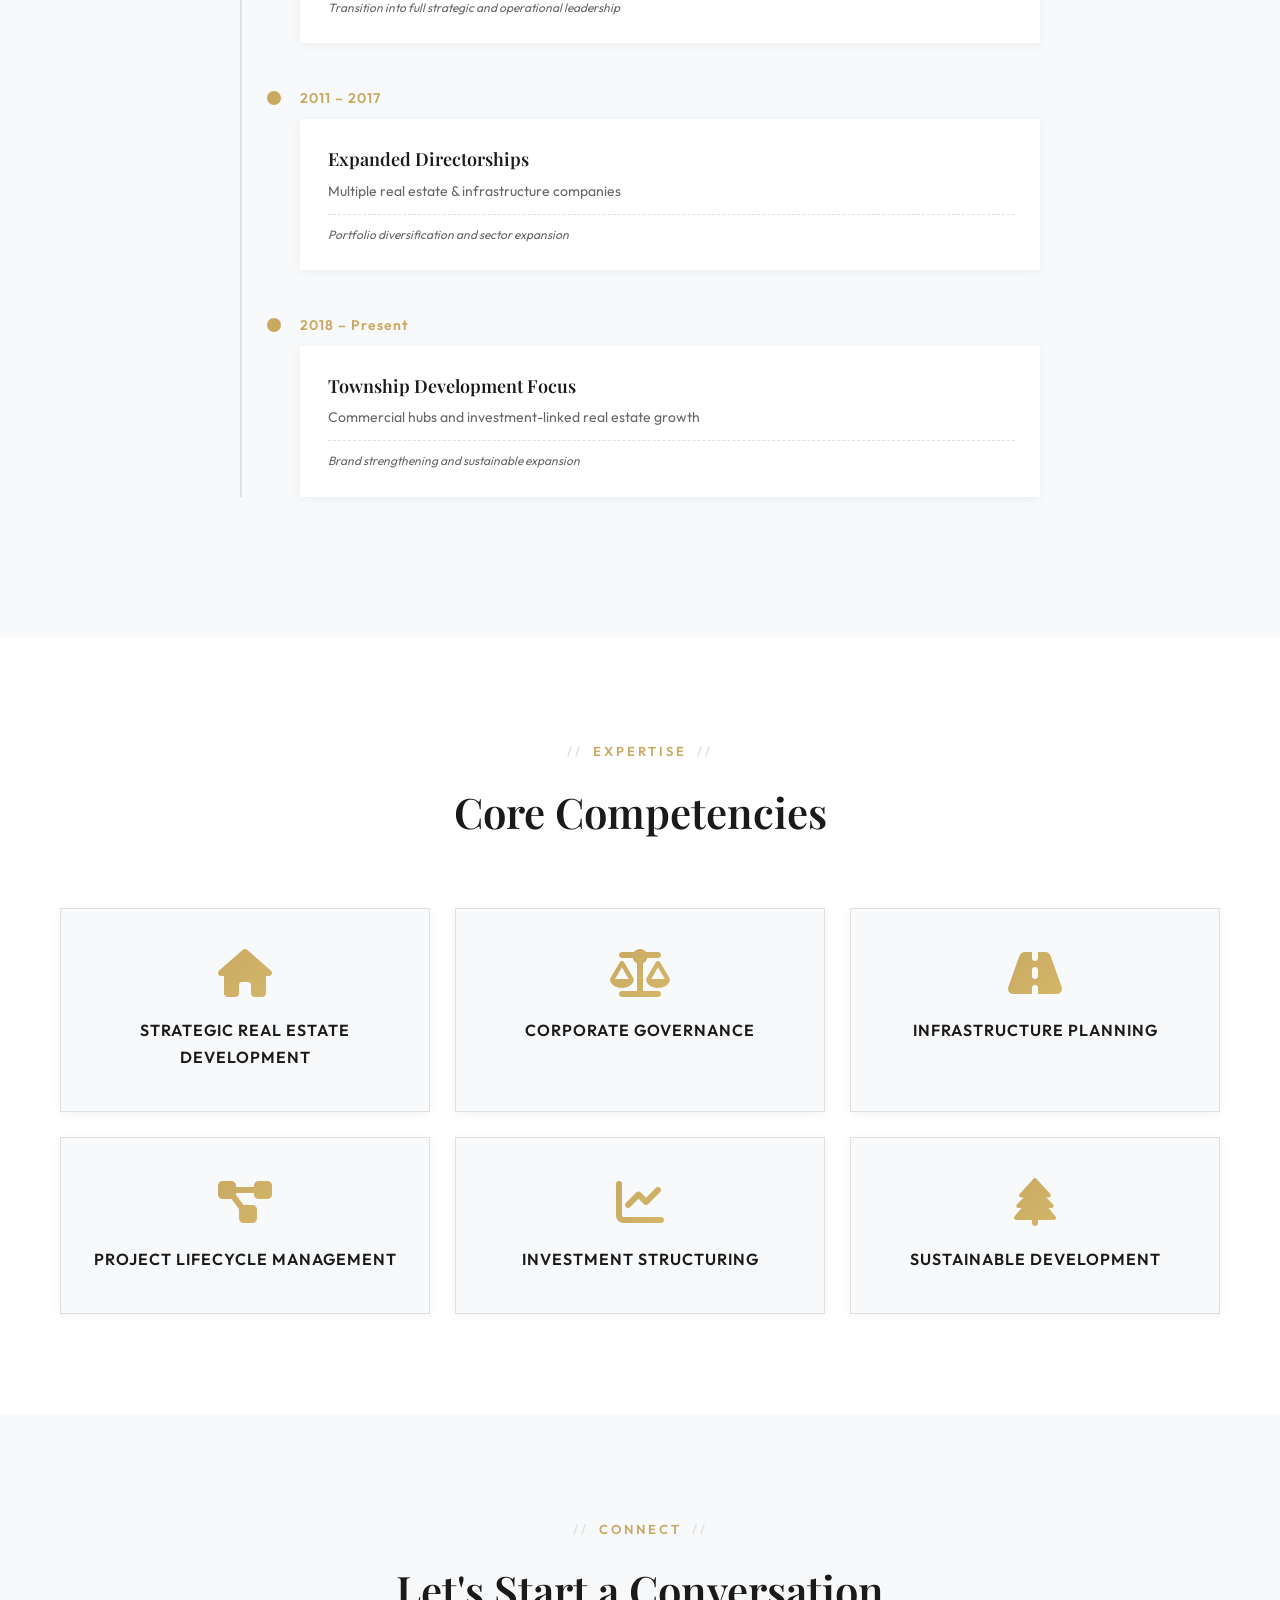
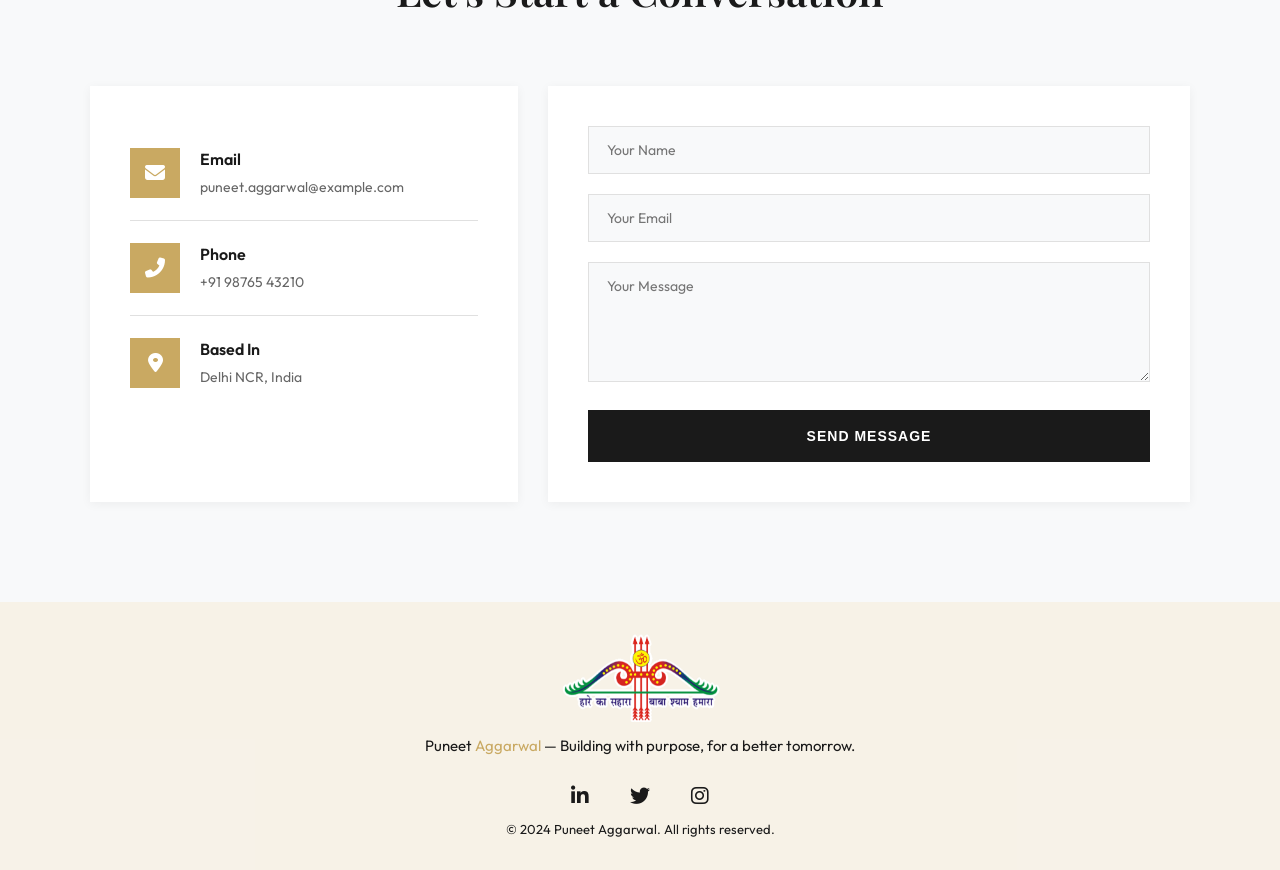
==== commit ecafcdd3: "Update index.html" ====
--- a/index.html
+++ b/index.html
@@ -58,6 +58,8 @@
         --transition: all 0.3s ease;
         --font-heading: "Playfair Display", serif;
         --font-body: "Outfit", sans-serif;
+        --gradient-gold: linear-gradient(135deg, #c9a962, #dbb866, #e6c884);
+        --gradient-dark: linear-gradient(135deg, #1a1a1a, #2c3e50);
       }
 
       * {
@@ -1202,55 +1204,88 @@
       }
 
       /* ========================================
-   Services Section - Redesigned
-======================================== */
+         Services Section - REDESIGNED - Hexagon Grid
+      ======================================== */
       .services {
         padding: 100px 0;
         background: linear-gradient(
-          135deg,
-          var(--bg-white) 0%,
-          var(--bg-light) 100%
+          145deg,
+          rgba(201, 169, 98, 0.15),
+          rgba(201, 169, 98, 0.05)
         );
+        /* color: var(--primary-color); */
         position: relative;
         overflow: hidden;
       }
-
       .services::before {
         content: "";
         position: absolute;
-        top: -50%;
-        right: -10%;
-        width: 600px;
-        height: 600px;
-        background: radial-gradient(
-          circle,
-          rgba(201, 169, 98, 0.03) 0%,
-          transparent 70%
-        );
-        border-radius: 50%;
-        z-index: 0;
+        top: 0;
+        left: 0;
+        width: 100%;
+        height: 100%;
+        background:
+          radial-gradient(
+            circle at 20% 30%,
+            rgba(201, 169, 98, 0.08) 0%,
+            transparent 30%
+          ),
+          radial-gradient(
+            circle at 80% 70%,
+            rgba(201, 169, 98, 0.08) 0%,
+            transparent 30%
+          );
+        pointer-events: none;
+      }
+
+      .services .section-title {
+        /* color: var(--bg-white); */
+        color: var(--primary-color);
+      }
+
+      .services .section-tag {
+        color: var(--secondary-color);
       }
 
       .services-grid {
         display: grid;
-        grid-template-columns: repeat(4, 1fr);
-        gap: 25px;
+        grid-template-columns: repeat(auto-fit, minmax(160px, 1fr));
+        gap: 30px;
         margin-top: 50px;
         position: relative;
         z-index: 1;
       }
 
       .service-card {
-        background: var(--bg-white);
-        padding: 35px 20px;
+        position: relative;
+        background: rgba(255, 255, 255, 0.03);
+        backdrop-filter: blur(10px);
+        border: 1px solid rgba(201, 169, 98, 0.2);
+        padding: 30px 20px;
         text-align: center;
-        border: 1px solid var(--border-color);
-        border-radius: 12px;
-        transition: all 0.4s cubic-bezier(0.165, 0.84, 0.44, 1);
-        position: relative;
-        overflow: hidden;
+        transition: all 0.6s cubic-bezier(0.23, 1, 0.32, 1);
         cursor: pointer;
-        box-shadow: var(--shadow-light);
+        clip-path: polygon(
+          25% 0%,
+          75% 0%,
+          100% 50%,
+          75% 100%,
+          25% 100%,
+          0% 50%
+        );
+        z-index: 1;
+        animation: floatHexagon 4s ease-in-out infinite;
+        animation-delay: calc(var(--i) * 0.1s);
+      }
+
+      @keyframes floatHexagon {
+        0%,
+        100% {
+          transform: translateY(0) rotate(0deg);
+        }
+        50% {
+          transform: translateY(-8px) rotate(2deg);
+        }
       }
 
       .service-card::before {
@@ -1259,135 +1294,158 @@
         top: 0;
         left: 0;
         width: 100%;
-        height: 4px;
-        background: linear-gradient(
-          90deg,
-          var(--secondary-color),
-          var(--primary-color)
+        height: 100%;
+        background: linear-gradient(145deg, var(--secondary-color), #e6c884);
+        clip-path: polygon(
+          25% 0%,
+          75% 0%,
+          100% 50%,
+          75% 100%,
+          25% 100%,
+          0% 50%
         );
-        transform: scaleX(0);
-        transition: transform 0.4s ease;
-        transform-origin: left;
+        opacity: 0;
+        transition: all 0.5s ease;
+        z-index: -1;
       }
 
       .service-card:hover {
-        transform: translateY(-12px);
-        box-shadow: var(--shadow-heavy);
+        transform: translateY(-15px) scale(1.08) rotate(3deg);
         border-color: transparent;
+        box-shadow:
+          0 20px 30px -10px rgba(201, 169, 98, 0.3),
+          0 0 0 2px rgba(201, 169, 98, 0.2) inset;
       }
 
       .service-card:hover::before {
-        transform: scaleX(1);
-      }
-
-      .service-card::after {
-        content: "";
+        opacity: 1;
+      }
+
+      .service-number {
         position: absolute;
-        bottom: -50px;
-        right: -50px;
-        width: 100px;
-        height: 100px;
-        background: rgba(201, 169, 98, 0.05);
-        border-radius: 50%;
-        transition: all 0.5s ease;
+        top: 15px;
+        left: 50%;
+        transform: translateX(-50%);
+        font-size: 32px;
+        font-weight: 800;
+        color: rgba(201, 169, 98, 0.3);
+        font-family: var(--font-heading);
+        transition: all 0.4s ease;
         z-index: 0;
       }
 
-      .service-card:hover::after {
-        transform: scale(3);
-        opacity: 0;
+      .service-card:hover .service-number {
+        color: rgba(255, 255, 255, 0.3);
+        transform: translateX(-50%) scale(1.2);
       }
 
       .service-icon {
-        width: 70px;
-        height: 70px;
-        background: linear-gradient(135deg, var(--secondary-color), #d4b76a);
+        width: 60px;
+        height: 60px;
+        background: rgba(201, 169, 98, 0.15);
         border-radius: 18px;
         display: flex;
         align-items: center;
         justify-content: center;
         margin: 0 auto 20px;
-        transition: all 0.4s ease;
+        transition: all 0.5s ease;
         position: relative;
         z-index: 1;
-        box-shadow: 0 10px 20px rgba(201, 169, 98, 0.2);
+        transform: rotate(0deg);
+        border: 1px solid rgba(201, 169, 98, 0.3);
       }
 
       .service-card:hover .service-icon {
-        transform: scale(1.1) rotate(5deg);
-        border-radius: 12px;
-        background: var(--primary-color);
+        background: var(--bg-white);
+        transform: rotate(360deg) scale(1.1);
+        border-color: transparent;
+        box-shadow: 0 0 20px rgba(255, 255, 255, 0.3);
       }
 
       .service-icon i {
-        font-size: 32px;
-        color: var(--bg-white);
-        transition: all 0.4s ease;
+        font-size: 26px;
+        color: var(--secondary-color);
+        transition: all 0.5s ease;
       }
 
       .service-card:hover .service-icon i {
-        transform: rotate(-5deg) scale(1.1);
+        color: var(--primary-color);
+        transform: scale(1.1);
       }
 
       .service-card h3 {
-        font-size: 18px;
-        font-weight: 600;
-        color: var(--primary-color);
+        font-size: 15px;
+        font-weight: 600; 
         margin-bottom: 8px;
         position: relative;
         z-index: 1;
-        transition: var(--transition);
+        font-family: var(--font-heading);
         letter-spacing: 0.5px;
       }
 
-      .service-card:hover h3 {
-        color: var(--secondary-color);
-      }
-
       .service-card p {
-        font-size: 13px;
-        color: var(--text-light);
+        font-size: 11px; 
         position: relative;
         z-index: 1;
-        line-height: 1.6;
-        margin-top: 8px;
-        opacity: 0.8;
+        text-transform: uppercase;
+        letter-spacing: 0.5px;
       }
 
       /* ========================================
-   Social Responsibilities Section - Redesigned
-======================================== */
+         Social Responsibilities - REDESIGNED - Floating Cards
+      ======================================== */
       .social-responsibilities {
         padding: 100px 0;
-        background: linear-gradient(
-          135deg,
-          var(--bg-light) 0%,
-          var(--bg-white) 100%
+        background: linear-gradient(145deg, #f8f9fa, #e9ecef);
+        position: relative;
+        overflow: hidden;
+      }
+
+      .social-responsibilities::before {
+        content: "";
+        position: absolute;
+        top: -30%;
+        right: -10%;
+        width: 600px;
+        height: 600px;
+        background: radial-gradient(
+          circle,
+          rgba(201, 169, 98, 0.1) 0%,
+          transparent 60%
         );
-        position: relative;
-        overflow: hidden;
-      }
-
-      .social-responsibilities::before {
+        border-radius: 50%;
+        animation: socialOrbit 15s linear infinite;
+      }
+
+      .social-responsibilities::after {
         content: "";
         position: absolute;
         bottom: -20%;
         left: -10%;
-        width: 700px;
-        height: 700px;
+        width: 500px;
+        height: 500px;
         background: radial-gradient(
           circle,
-          rgba(201, 169, 98, 0.05) 0%,
-          transparent 70%
+          rgba(44, 62, 80, 0.08) 0%,
+          transparent 60%
         );
         border-radius: 50%;
-        z-index: 0;
+        animation: socialOrbit 18s linear infinite reverse;
+      }
+
+      @keyframes socialOrbit {
+        from {
+          transform: rotate(0deg) translateX(20px) rotate(0deg);
+        }
+        to {
+          transform: rotate(360deg) translateX(20px) rotate(-360deg);
+        }
       }
 
       .social-grid {
         display: grid;
-        grid-template-columns: repeat(4, 1fr);
-        gap: 25px;
+        grid-template-columns: repeat(auto-fit, minmax(250px, 1fr));
+        gap: 30px;
         margin-top: 50px;
         position: relative;
         z-index: 1;
@@ -1395,139 +1453,282 @@
 
       .social-card {
         background: var(--bg-white);
-        padding: 30px 20px;
-        border-radius: 16px;
-        border: 1px solid var(--border-color);
-        transition: all 0.4s ease;
+        padding: 35px 25px;
+        border-radius: 30px;
+        box-shadow: 0 20px 40px -15px rgba(0, 0, 0, 0.15);
+        transition: all 0.5s cubic-bezier(0.175, 0.885, 0.32, 1.275);
         position: relative;
         overflow: hidden;
-        box-shadow: var(--shadow-light);
         cursor: pointer;
-      }
-
-      /* Role-based gradient backgrounds */
-      .social-card.founder {
-        background: linear-gradient(145deg, #1a2a3a, var(--primary-color));
-        border: none;
-        transform: translateY(0);
-      }
-
-      .social-card.founder .social-role-badge {
-        background: rgba(255, 255, 255, 0.2);
-        color: var(--bg-white);
-        border: 1px solid rgba(255, 255, 255, 0.3);
-      }
-
-      .social-card.founder h3,
-      .social-card.founder p {
-        color: var(--bg-white);
-      }
-
-      .social-card.founder:hover {
-        transform: translateY(-10px);
-        box-shadow: 0 20px 30px rgba(0, 0, 0, 0.2);
-      }
-
-      .social-card.president {
-        background: linear-gradient(145deg, #2c3e4e, #1e2b38);
-        border: none;
-      }
-
-      .social-card.president .social-role-badge {
-        background: rgba(201, 169, 98, 0.2);
-        color: var(--secondary-color);
-        border: 1px solid rgba(201, 169, 98, 0.3);
-      }
-
-      .social-card.president h3,
-      .social-card.president p {
-        color: var(--bg-white);
-      }
-
-      .social-card.president:hover {
-        transform: translateY(-10px);
-        box-shadow: 0 20px 30px rgba(0, 0, 0, 0.2);
-      }
-
-      .social-card.vice-president {
-        background: linear-gradient(145deg, var(--bg-white), var(--bg-light));
-      }
-
-      .social-card.vice-president .social-role-badge {
-        background: rgba(201, 169, 98, 0.1);
-        color: var(--secondary-color);
-        border: 1px solid var(--secondary-color);
-      }
-
-      .social-card.patron {
-        border-left: 4px solid var(--secondary-color);
-      }
-
-      .social-card.member {
-        background: var(--bg-light);
-      }
-
-      /* Floating effect */
-      .social-card {
-        animation: floatCard 3s ease-in-out infinite;
-        animation-delay: calc(var(--i, 0) * 0.2s);
-      }
-
-      @keyframes floatCard {
+        border: 1px solid rgba(201, 169, 98, 0.1);
+        animation: socialFloat 4s ease-in-out infinite;
+        animation-delay: calc(var(--i) * 0.15s);
+        backdrop-filter: blur(10px);
+        background: rgba(255, 255, 255, 0.9);
+      }
+
+      @keyframes socialFloat {
         0%,
         100% {
-          transform: translateY(0);
-        }
-        50% {
-          transform: translateY(-5px);
-        }
+          transform: translateY(0) rotate(0deg);
+        }
+        33% {
+          transform: translateY(-12px) rotate(1deg);
+        }
+        66% {
+          transform: translateY(-5px) rotate(-1deg);
+        }
+      }
+
+      .social-card::before {
+        content: "";
+        position: absolute;
+        top: -50%;
+        left: -50%;
+        width: 200%;
+        height: 200%;
+        background: linear-gradient(
+          45deg,
+          transparent,
+          rgba(201, 169, 98, 0.1),
+          transparent
+        );
+        transform: rotate(45deg);
+        transition: all 0.8s ease;
+        opacity: 0;
+      }
+
+      .social-card:hover::before {
+        opacity: 1;
+        transform: rotate(45deg) translate(50%, 50%);
+      }
+
+      .social-card:hover {
+        transform: translateY(-20px) scale(1.03) rotate(0deg);
+        box-shadow:
+          0 30px 50px -20px rgba(201, 169, 98, 0.4),
+          0 0 0 2px var(--secondary-color) inset;
+        background: var(--bg-white);
       }
 
       .social-role-badge {
         display: inline-block;
-        padding: 5px 15px;
+        padding: 8px 18px;
         font-size: 11px;
-        font-weight: 600;
+        font-weight: 700;
         text-transform: uppercase;
-        letter-spacing: 1px;
-        border-radius: 30px;
-        margin-bottom: 15px;
-        transition: var(--transition);
+        letter-spacing: 1.5px;
+        border-radius: 40px;
+        margin-bottom: 20px;
+        transition: all 0.4s ease;
+        position: relative;
+        overflow: hidden;
+        background: linear-gradient(145deg, var(--secondary-color), #dbb866);
+        color: var(--bg-white);
+        box-shadow: 0 5px 15px rgba(201, 169, 98, 0.3);
+      }
+
+      .social-card:hover .social-role-badge {
+        transform: scale(1.1) translateY(-3px);
+        box-shadow: 0 10px 25px rgba(201, 169, 98, 0.5);
+      }
+
+      .social-role-badge::before {
+        content: "";
+        position: absolute;
+        top: 0;
+        left: -100%;
+        width: 100%;
+        height: 100%;
+        background: linear-gradient(
+          90deg,
+          transparent,
+          rgba(255, 255, 255, 0.3),
+          transparent
+        );
+        transition: left 0.5s ease;
+      }
+
+      .social-card:hover .social-role-badge::before {
+        left: 100%;
+      }
+
+      .social-icon-wrapper {
+        display: flex;
+        align-items: center;
+        gap: 15px;
+        margin-bottom: 20px;
+      }
+
+      .social-icon {
+        width: 50px;
+        height: 50px;
+        background: linear-gradient(145deg, #f0f0f0, #ffffff);
+        border-radius: 18px;
+        display: flex;
+        align-items: center;
+        justify-content: center;
+        transition: all 0.5s ease;
+        border: 1px solid rgba(201, 169, 98, 0.2);
+        box-shadow: 0 5px 15px rgba(0, 0, 0, 0.05);
+      }
+
+      .social-card:hover .social-icon {
+        background: var(--secondary-color);
+        transform: rotate(10deg) scale(1.1);
+        border-color: transparent;
+        box-shadow: 0 10px 20px rgba(201, 169, 98, 0.4);
+      }
+
+      .social-icon i {
+        font-size: 22px;
+        color: var(--secondary-color);
+        transition: all 0.5s ease;
+      }
+
+      .social-card:hover .social-icon i {
+        color: var(--bg-white);
+        transform: scale(1.1);
+      }
+
+      .social-content {
+        flex: 1;
       }
 
       .social-card h3 {
         font-size: 16px;
-        font-weight: 600;
+        font-weight: 700;
         color: var(--primary-color);
         margin-bottom: 8px;
         line-height: 1.4;
-      }
-
-      .social-card p {
+        font-family: var(--font-heading);
+        transition: all 0.3s ease;
+        position: relative;
+        display: inline-block;
+      }
+
+      .social-card h3::after {
+        content: "";
+        position: absolute;
+        bottom: -3px;
+        left: 0;
+        width: 0;
+        height: 2px;
+        background: var(--secondary-color);
+        transition: width 0.4s ease;
+      }
+
+      .social-card:hover h3::after {
+        width: 100%;
+      }
+
+      .social-location {
+        display: inline-flex;
+        align-items: center;
+        gap: 5px;
         font-size: 13px;
         color: var(--text-light);
-        font-weight: 500;
-      }
-
-      .social-card::before {
-        content: "";
-        position: absolute;
-        top: 0;
-        right: 0;
-        width: 80px;
-        height: 80px;
-        background: radial-gradient(
-          circle,
-          rgba(201, 169, 98, 0.1) 0%,
-          transparent 70%
-        );
-        border-radius: 50%;
-        transition: all 0.5s ease;
-      }
-
-      .social-card:hover::before {
-        transform: scale(2);
-        opacity: 0;
+        margin-top: 10px;
+        padding: 5px 12px;
+        background: rgba(201, 169, 98, 0.08);
+        border-radius: 30px;
+        transition: all 0.3s ease;
+      }
+
+      .social-card:hover .social-location {
+        background: rgba(201, 169, 98, 0.15);
+        color: var(--secondary-color);
+        transform: translateX(5px);
+      }
+
+      .social-location i {
+        font-size: 12px;
+        color: var(--secondary-color);
+      }
+
+      /* Founder & President special styling */
+      .social-card.founder {
+        background: linear-gradient(145deg, #1a2a3a, #0d1821);
+        border: none;
+      }
+
+      .social-card.founder h3,
+      .social-card.founder .social-location {
+        color: var(--bg-white);
+      }
+
+      .social-card.founder .social-location {
+        background: rgba(255, 255, 255, 0.1);
+      }
+
+      .social-card.founder .social-icon {
+        background: rgba(255, 255, 255, 0.15);
+        border-color: rgba(201, 169, 98, 0.3);
+      }
+
+      .social-card.founder .social-icon i {
+        color: var(--secondary-color);
+      }
+
+      .social-card.founder:hover .social-icon {
+        background: var(--secondary-color);
+      }
+
+      .social-card.founder:hover .social-icon i {
+        color: var(--primary-color);
+      }
+
+      /* President styling */
+      .social-card.president {
+        background: linear-gradient(145deg, #2c3e4e, #1a252f);
+        border: none;
+      }
+
+      .social-card.president h3,
+      .social-card.president .social-location {
+        color: var(--bg-white);
+      }
+
+      /* Vice President styling */
+      .social-card.vice-president {
+        border: 2px solid var(--secondary-color);
+        background: rgba(255, 255, 255, 0.95);
+      }
+
+      /* Patron styling */
+      .social-card.patron {
+        background: linear-gradient(145deg, #fafafa, #ffffff);
+        border-left: 5px solid var(--secondary-color);
+      }
+
+      /* Member styling */
+      .social-card.member {
+        background: rgba(255, 255, 255, 0.85);
+        backdrop-filter: blur(10px);
+      }
+
+      /* Responsive adjustments */
+      @media (max-width: 768px) {
+        .services-grid {
+          grid-template-columns: repeat(2, 1fr);
+          gap: 20px;
+        }
+
+        .service-card {
+          padding: 25px 15px;
+        }
+
+        .social-grid {
+          grid-template-columns: repeat(2, 1fr);
+          gap: 20px;
+        }
+      }
+
+      @media (max-width: 480px) {
+        .services-grid,
+        .social-grid {
+          grid-template-columns: 1fr;
+        }
       }
 
       /* ========================================
@@ -1704,22 +1905,12 @@
 
       /* Responsive adjustments */
       @media (max-width: 1024px) {
-        .services-grid {
-          grid-template-columns: repeat(3, 1fr);
-        }
-
-        .social-grid {
-          grid-template-columns: repeat(3, 1fr);
-        }
-
         .offices-grid {
           grid-template-columns: repeat(2, 1fr);
         }
       }
 
       @media (max-width: 768px) {
-        .services-grid,
-        .social-grid,
         .offices-grid {
           grid-template-columns: repeat(2, 1fr);
         }
@@ -1734,11 +1925,6 @@
       }
 
       @media (max-width: 480px) {
-        .services-grid,
-        .social-grid {
-          grid-template-columns: 1fr;
-        }
-
         .offices-grid {
           grid-template-columns: 1fr;
         }
@@ -2674,7 +2860,7 @@
       </div>
     </section>
 
-    <!-- 1. Offerings - Business Services (Redesigned) -->
+    <!-- 1. Offerings - Business Services (REDESIGNED - HEXAGON GRID) -->
     <section id="services" class="services">
       <div class="container">
         <div class="section-header" data-aos="fade-up">
@@ -2683,139 +2869,151 @@
         </div>
 
         <div class="services-grid">
-          <div class="service-card" data-aos="flip-up" style="--i: 1">
+          <div class="service-card" data-aos="zoom-in" style="--i: 1">
+            <!-- <span class="service-number">01</span> -->
             <div class="service-icon"><i class="fas fa-building"></i></div>
             <h3>Real Estate</h3>
-            <p>Premium residential & commercial properties</p>
+            <p>Premium Properties</p>
           </div>
 
           <div
             class="service-card"
-            data-aos="flip-up"
+            data-aos="zoom-in"
             data-aos-delay="50"
             style="--i: 2"
           >
+            <!-- <span class="service-number">02</span> -->
             <div class="service-icon"><i class="fas fa-hard-hat"></i></div>
             <h3>Construction</h3>
-            <p>End-to-end construction solutions</p>
+            <p>End-to-End Solutions</p>
           </div>
 
           <div
             class="service-card"
-            data-aos="flip-up"
+            data-aos="zoom-in"
             data-aos-delay="100"
             style="--i: 3"
           >
+            <!-- <span class="service-number">03</span> -->
             <div class="service-icon"><i class="fas fa-laptop-code"></i></div>
             <h3>Software</h3>
-            <p>Innovative tech solutions</p>
+            <p>Tech Solutions</p>
           </div>
 
           <div
             class="service-card"
-            data-aos="flip-up"
+            data-aos="zoom-in"
             data-aos-delay="150"
             style="--i: 4"
           >
+            <!-- <span class="service-number">04</span> -->
             <div class="service-icon">
               <i class="fas fa-money-check-alt"></i>
             </div>
             <h3>Loan</h3>
-            <p>Financial & lending services</p>
+            <p>Financial Services</p>
           </div>
 
           <div
             class="service-card"
-            data-aos="flip-up"
+            data-aos="zoom-in"
             data-aos-delay="200"
             style="--i: 5"
           >
+            <!-- <span class="service-number">05</span> -->
             <div class="service-icon"><i class="fas fa-shield-alt"></i></div>
             <h3>Insurance</h3>
-            <p>Comprehensive coverage plans</p>
+            <p>Coverage Plans</p>
           </div>
 
           <div
             class="service-card"
-            data-aos="flip-up"
+            data-aos="zoom-in"
             data-aos-delay="250"
             style="--i: 6"
           >
+            <!-- <span class="service-number">06</span> -->
             <div class="service-icon"><i class="fas fa-chart-line"></i></div>
             <h3>Investment</h3>
-            <p>Strategic wealth management</p>
+            <p>Wealth Management</p>
           </div>
 
           <div
             class="service-card"
-            data-aos="flip-up"
+            data-aos="zoom-in"
             data-aos-delay="300"
             style="--i: 7"
           >
+            <!-- <span class="service-number">07</span> -->
             <div class="service-icon"><i class="fas fa-plane"></i></div>
             <h3>Travels</h3>
-            <p>Corporate & leisure travel</p>
+            <p>Corporate & Leisure</p>
           </div>
 
           <div
             class="service-card"
-            data-aos="flip-up"
+            data-aos="zoom-in"
             data-aos-delay="350"
             style="--i: 8"
           >
+            <!-- <span class="service-number">08</span> -->
             <div class="service-icon"><i class="fas fa-shopping-cart"></i></div>
             <h3>Grocery</h3>
-            <p>Quality food & essentials</p>
+            <p>Quality Essentials</p>
           </div>
 
           <div
             class="service-card"
-            data-aos="flip-up"
+            data-aos="zoom-in"
             data-aos-delay="400"
             style="--i: 9"
           >
+            <!-- <span class="service-number">09</span> -->
             <div class="service-icon"><i class="fas fa-pills"></i></div>
             <h3>Medicine</h3>
-            <p>Healthcare & pharmacy</p>
+            <p>Healthcare</p>
           </div>
 
           <div
             class="service-card"
-            data-aos="flip-up"
+            data-aos="zoom-in"
             data-aos-delay="450"
             style="--i: 10"
           >
+            <!-- <span class="service-number">10</span> -->
             <div class="service-icon"><i class="fas fa-users"></i></div>
             <h3>Manpower</h3>
-            <p>Staffing & recruitment</p>
+            <p>Staffing</p>
           </div>
 
           <div
             class="service-card"
-            data-aos="flip-up"
+            data-aos="zoom-in"
             data-aos-delay="500"
             style="--i: 11"
           >
+            <!-- <span class="service-number">11</span> -->
             <div class="service-icon"><i class="fas fa-globe"></i></div>
             <h3>E-Commerce</h3>
-            <p>Digital marketplace</p>
+            <p>Digital Marketplace</p>
           </div>
 
           <div
             class="service-card"
-            data-aos="flip-up"
+            data-aos="zoom-in"
             data-aos-delay="550"
             style="--i: 12"
           >
+            <!-- <span class="service-number">12</span> -->
             <div class="service-icon"><i class="fas fa-handshake"></i></div>
             <h3>Consulting</h3>
-            <p>Business advisory</p>
+            <p>Business Advisory</p>
           </div>
         </div>
       </div>
     </section>
 
-    <!-- 2. Giving Back - Social Responsibilities (Redesigned) -->
+    <!-- 2. Giving Back - Social Responsibilities (REDESIGNED - FLOATING CARDS) -->
     <section id="social" class="social-responsibilities">
       <div class="container">
         <div class="section-header" data-aos="fade-up">
@@ -2825,146 +3023,228 @@
 
         <div class="social-grid">
           <!-- Founder & President -->
-          <div class="social-card founder" data-aos="zoom-in" style="--i: 1">
-            <div class="social-role-badge">Founder & President</div>
+          <div class="social-card founder" data-aos="flip-up" style="--i: 1">
+            <div class="social-icon-wrapper">
+              <div class="social-icon">
+                <i class="fas fa-hands-helping"></i>
+              </div>
+              <span class="social-role-badge">Founder & President</span>
+            </div>
             <h3>Shri Shyam Pariwar Foundation</h3>
-            <p>Gurugram</p>
+            <div class="social-location">
+              <i class="fas fa-map-marker-alt"></i>
+              Gurugram
+            </div>
           </div>
 
           <div
             class="social-card founder"
-            data-aos="zoom-in"
+            data-aos="flip-up"
             data-aos-delay="50"
             style="--i: 2"
           >
-            <div class="social-role-badge">Founder & President</div>
+            <div class="social-icon-wrapper">
+              <div class="social-icon">
+                <i class="fas fa-hand-holding-heart"></i>
+              </div>
+              <span class="social-role-badge">Founder & President</span>
+            </div>
             <h3>Shri Shyam Pariwar Trust</h3>
-            <p>Gurugram</p>
+            <div class="social-location">
+              <i class="fas fa-map-marker-alt"></i>
+              Gurugram
+            </div>
           </div>
 
           <div
             class="social-card founder"
-            data-aos="zoom-in"
+            data-aos="flip-up"
             data-aos-delay="100"
             style="--i: 3"
           >
-            <div class="social-role-badge">Founder & President</div>
+            <div class="social-icon-wrapper">
+              <div class="social-icon"><i class="fas fa-pray"></i></div>
+              <span class="social-role-badge">Founder & President</span>
+            </div>
             <h3>Shri Shyam Bajrang Pariwar Sangh</h3>
-            <p>Gurugram</p>
+            <div class="social-location">
+              <i class="fas fa-map-marker-alt"></i>
+              Gurugram
+            </div>
           </div>
 
           <!-- President -->
           <div
             class="social-card president"
-            data-aos="zoom-in"
+            data-aos="flip-up"
             data-aos-delay="150"
             style="--i: 4"
           >
-            <div class="social-role-badge">President</div>
+            <div class="social-icon-wrapper">
+              <div class="social-icon"><i class="fas fa-users-cog"></i></div>
+              <span class="social-role-badge">President</span>
+            </div>
             <h3>Aggarwal Vaish Samaj</h3>
-            <p>Vidhan Sabha, Gurugram</p>
+            <div class="social-location">
+              <i class="fas fa-map-marker-alt"></i>
+              Vidhan Sabha, Gurugram
+            </div>
           </div>
 
           <!-- Vice President -->
           <div
             class="social-card vice-president"
-            data-aos="zoom-in"
+            data-aos="flip-up"
             data-aos-delay="200"
             style="--i: 5"
           >
-            <div class="social-role-badge">Vice President</div>
+            <div class="social-icon-wrapper">
+              <div class="social-icon"><i class="fas fa-user-tie"></i></div>
+              <span class="social-role-badge">Vice President</span>
+            </div>
             <h3>Aggarwal Vaish Maha Sammalen</h3>
-            <p>Gurugram</p>
+            <div class="social-location">
+              <i class="fas fa-map-marker-alt"></i>
+              Gurugram
+            </div>
           </div>
 
           <!-- Patron -->
           <div
             class="social-card patron"
-            data-aos="zoom-in"
+            data-aos="flip-up"
             data-aos-delay="250"
             style="--i: 6"
           >
-            <div class="social-role-badge">Patron</div>
+            <div class="social-icon-wrapper">
+              <div class="social-icon"><i class="fas fa-crown"></i></div>
+              <span class="social-role-badge">Patron</span>
+            </div>
             <h3>Baba Bhutnath Kawad Sewa Sangh</h3>
-            <p>Poata</p>
+            <div class="social-location">
+              <i class="fas fa-map-marker-alt"></i>
+              Poata
+            </div>
           </div>
 
           <div
             class="social-card patron"
-            data-aos="zoom-in"
+            data-aos="flip-up"
             data-aos-delay="300"
             style="--i: 7"
           >
-            <div class="social-role-badge">Patron</div>
+            <div class="social-icon-wrapper">
+              <div class="social-icon"><i class="fas fa-crown"></i></div>
+              <span class="social-role-badge">Patron</span>
+            </div>
             <h3>Sawariya ke Sewadar</h3>
-            <p>Khatu Shyam Ji</p>
+            <div class="social-location">
+              <i class="fas fa-map-marker-alt"></i>
+              Khatu Shyam Ji
+            </div>
           </div>
 
           <!-- Member -->
           <div
             class="social-card member"
-            data-aos="zoom-in"
+            data-aos="flip-up"
             data-aos-delay="350"
             style="--i: 8"
           >
-            <div class="social-role-badge">Member</div>
+            <div class="social-icon-wrapper">
+              <div class="social-icon"><i class="fas fa-user-check"></i></div>
+              <span class="social-role-badge">Member</span>
+            </div>
             <h3>Aggarwal Sabha</h3>
-            <p>Gurugram</p>
+            <div class="social-location">
+              <i class="fas fa-map-marker-alt"></i>
+              Gurugram
+            </div>
           </div>
 
           <div
             class="social-card member"
-            data-aos="zoom-in"
+            data-aos="flip-up"
             data-aos-delay="400"
             style="--i: 9"
           >
-            <div class="social-role-badge">Member</div>
+            <div class="social-icon-wrapper">
+              <div class="social-icon"><i class="fas fa-user-check"></i></div>
+              <span class="social-role-badge">Member</span>
+            </div>
             <h3>Aggarwal Sabha</h3>
-            <p>Dwarka</p>
+            <div class="social-location">
+              <i class="fas fa-map-marker-alt"></i>
+              Dwarka
+            </div>
           </div>
 
           <div
             class="social-card member"
-            data-aos="zoom-in"
+            data-aos="flip-up"
             data-aos-delay="450"
             style="--i: 10"
           >
-            <div class="social-role-badge">Member</div>
+            <div class="social-icon-wrapper">
+              <div class="social-icon"><i class="fas fa-city"></i></div>
+              <span class="social-role-badge">Member</span>
+            </div>
             <h3>Bharat Vikas Parishad</h3>
-            <p>Gurugram</p>
+            <div class="social-location">
+              <i class="fas fa-map-marker-alt"></i>
+              Gurugram
+            </div>
           </div>
 
           <div
             class="social-card member"
-            data-aos="zoom-in"
+            data-aos="flip-up"
             data-aos-delay="500"
             style="--i: 11"
           >
-            <div class="social-role-badge">Member</div>
+            <div class="social-icon-wrapper">
+              <div class="social-icon"><i class="fas fa-user-check"></i></div>
+              <span class="social-role-badge">Member</span>
+            </div>
             <h3>Rotary Club of South City</h3>
-            <p>Gurugram</p>
+            <div class="social-location">
+              <i class="fas fa-map-marker-alt"></i>
+              Gurugram
+            </div>
           </div>
 
           <div
             class="social-card member"
-            data-aos="zoom-in"
+            data-aos="flip-up"
             data-aos-delay="550"
             style="--i: 12"
           >
-            <div class="social-role-badge">Member</div>
+            <div class="social-icon-wrapper">
+              <div class="social-icon"><i class="fas fa-user-check"></i></div>
+              <span class="social-role-badge">Member</span>
+            </div>
             <h3>Khatu Shyam Ji Jan Sewa Smiti</h3>
-            <p>Dwarka</p>
+            <div class="social-location">
+              <i class="fas fa-map-marker-alt"></i>
+              Dwarka
+            </div>
           </div>
 
           <div
             class="social-card member"
-            data-aos="zoom-in"
+            data-aos="flip-up"
             data-aos-delay="600"
             style="--i: 13"
           >
-            <div class="social-role-badge">Member</div>
+            <div class="social-icon-wrapper">
+              <div class="social-icon"><i class="fas fa-hands"></i></div>
+              <span class="social-role-badge">Member</span>
+            </div>
             <h3>Shri Shyam Navodaya Sanskritik Sangh</h3>
-            <p>Palam</p>
+            <div class="social-location">
+              <i class="fas fa-map-marker-alt"></i>
+              Palam
+            </div>
           </div>
         </div>
       </div>
@@ -3037,27 +3317,6 @@
       </div>
     </section>
 
-    <!-- Spiritual Message Section -->
-    <!-- <section class="spiritual-message">
-      <div class="container">
-        <div class="spiritual-content" data-aos="fade-up">
-          <div class="om-symbol">ॐ श्री श्याम देवाय नमः</div>
-          <h2>!! जय श्री श्याम !!</h2>
-          <blockquote class="spiritual-quote">
-            <p>मेरे जीवन के दो ही शब्द है</p>
-            <p>
-              एक है <strong>श्याम कृपा</strong> और दूसरी
-              <strong>श्याम इच्छा</strong>
-            </p>
-            <p class="spiritual-note">
-              यदि मन के अनुकूल तो श्याम कृपा<br />मन के अनुकूल ना हो तो श्याम
-              इच्छा
-            </p>
-          </blockquote>
-        </div>
-      </div>
-    </section> -->
-
     <!-- Timeline Section - Your Design -->
     <section id="timeline" class="timeline">
       <div class="container">
